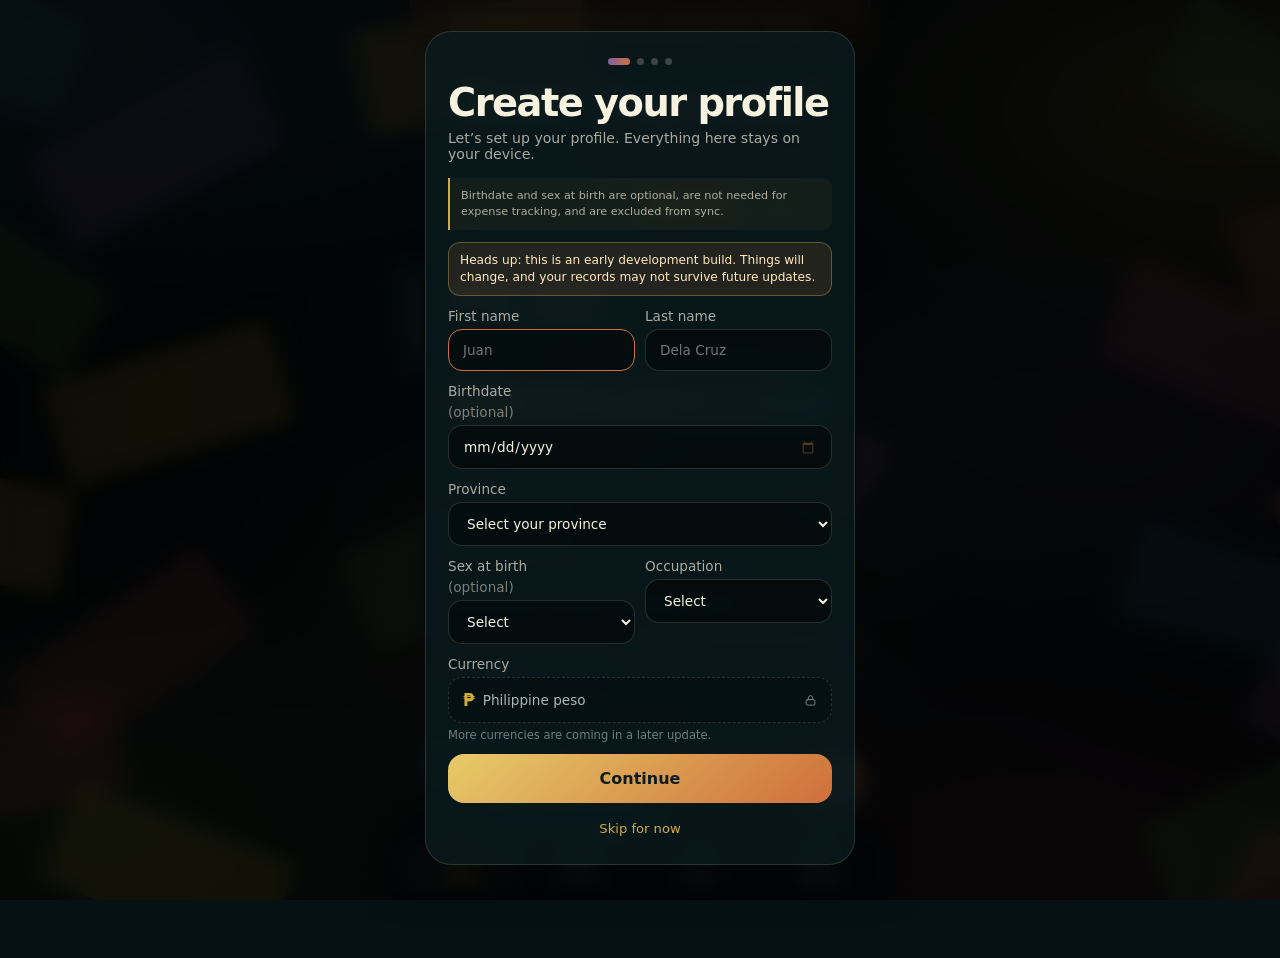
==== web/index.html @ 8cdea9dc "Apply the final app icon across web and Android" ====
<!DOCTYPE html>
<html lang="en">
<head>
  <meta charset="UTF-8" />
  <meta name="viewport" content="width=device-width, initial-scale=1.0, viewport-fit=cover" />
  <title>Saan Napunta - Expense Tracker</title>
  <meta name="theme-color" content="#061116" />
  <meta name="apple-mobile-web-app-capable" content="yes" />
  <meta name="apple-mobile-web-app-status-bar-style" content="black-translucent" />
  <meta name="apple-mobile-web-app-title" content="Saan Napunta?" />
  <link rel="manifest" href="manifest.webmanifest" />
  <link rel="icon" type="image/png" sizes="192x192" href="icons/icon-192.png" />
  <link rel="apple-touch-icon" href="icons/apple-touch-icon.png" />
  <style>
/*
 * Saan Napunta? visual system.
 * Rules are grouped by logical component: tokens/reset, ambient background, Home cards,
 * overlays/forms, onboarding, responsive behavior, navigation, analytics and detail views.
 */

/* Shared color and surface tokens keep every component on the same palette. */
:root {
  /* base */
  --black: #07050b;
  --ink: #f5efe6;
  --grey: #9a93a6;
  --grey-dim: #6f6878;
  --muted: rgba(245, 239, 230, 0.66);

  /* accents */
  --purple: #8b5cf6;
  --purple-deep: #4c1d95;
  --orange: #ff7e00;
  --orange-dark: #c2410c;
  --yellow: #ffc53d;
  --gold: #e9c46a;
  --brown: #6b4a2f;
  --brown-deep: #3a2618;
  --danger: #e5484d;

  /* theme-aware action fills and glows */
  --action-ink: #24120a;
  --action-end: #d2560a;
  --glow-primary: rgba(255, 126, 0, 0.34);
  --glow-primary-hover: rgba(255, 126, 0, 0.42);
  --glow-primary-soft: rgba(255, 126, 0, 0.2);
  --glow-secondary: rgba(139, 92, 246, 0.34);
  --glow-secondary-fade: rgba(139, 92, 246, 0);
  --glow-gold: rgba(233, 196, 106, 0.55);

  /* surfaces */
  --line: rgba(245, 239, 230, 0.14);
  --line-warm: rgba(233, 196, 106, 0.22);
  --panel: rgba(22, 15, 30, 0.8);
  --surface: #16101f;
}

/* Predictable sizing and minimal browser normalization. */
* { box-sizing: border-box; }

/* The hidden attribute must beat any display rule below, otherwise elements that are
   flex/grid containers stay visible when toggled off in JavaScript. */
[hidden] { display: none !important; }

html { min-height: 100%; }

body {
  min-height: 100%;
  margin: 0;
  overflow-x: hidden;
  color: var(--ink);
  font-family: system-ui, -apple-system, BlinkMacSystemFont, "Segoe UI", sans-serif;
  background: var(--black);
}

button, select, input { font: inherit; }
button { -webkit-tap-highlight-color: transparent; }

/*
 * Fixed "woven aurora" background. Several off-axis radial fields form the dark mesh,
 * while a blurred conic ribbon and faint topographic rings make it feel less like a
 * standard left-to-right gradient. It remains decorative and never receives input.
 */
.live-gradient {
  position: fixed;
  inset: 0;
  z-index: 0;
  overflow: hidden;
  isolation: isolate;
  pointer-events: none;
  background:
    radial-gradient(ellipse 95% 62% at 8% 4%, rgba(76, 29, 149, 0.42) 0%, transparent 58%),
    radial-gradient(ellipse 72% 55% at 92% 92%, rgba(194, 65, 12, 0.32) 0%, transparent 62%),
    radial-gradient(ellipse 45% 38% at 58% 47%, rgba(107, 74, 47, 0.16) 0%, transparent 72%),
    radial-gradient(circle at 50% 35%, #161020 0%, var(--black) 72%);
}

.live-gradient::before,
.live-gradient::after {
  content: "";
  position: absolute;
  pointer-events: none;
}

/* Irregular conic color ribbon: purple folds into orange, gold and brown as it orbits. */
.live-gradient::before {
  inset: -42%;
  z-index: 0;
  border-radius: 42% 58% 63% 37% / 38% 44% 56% 62%;
  opacity: 0.58;
  background: conic-gradient(
    from 218deg at 52% 48%,
    transparent 0deg 34deg,
    rgba(139, 92, 246, 0.68) 66deg,
    rgba(76, 29, 149, 0.22) 112deg,
    transparent 145deg 188deg,
    rgba(255, 126, 0, 0.62) 224deg,
    rgba(233, 196, 106, 0.42) 251deg,
    rgba(107, 74, 47, 0.18) 281deg,
    transparent 326deg 360deg
  );
  filter: blur(76px) saturate(1.12);
  mix-blend-mode: screen;
  animation: auroraOrbit 34s cubic-bezier(0.45, 0.05, 0.55, 0.95) infinite alternate;
}

/* Soft contour rings add texture without competing with cards or reducing readability. */
.live-gradient::after {
  inset: -12%;
  z-index: 0;
  opacity: 0.2;
  background:
    repeating-radial-gradient(
      ellipse 72% 46% at 18% 22%,
      rgba(233, 196, 106, 0.14) 0 1px,
      transparent 1px 17px
    ),
    repeating-radial-gradient(
      ellipse 64% 52% at 88% 82%,
      rgba(139, 92, 246, 0.12) 0 1px,
      transparent 1px 21px
    );
  -webkit-mask-image: radial-gradient(ellipse at center, black 10%, transparent 76%);
  mask-image: radial-gradient(ellipse at center, black 10%, transparent 76%);
  animation: contourDrift 24s ease-in-out infinite alternate;
}

@keyframes auroraOrbit {
  0% {
    transform: translate3d(-8%, -5%, 0) rotate(-9deg) scale(0.9);
    border-radius: 42% 58% 63% 37% / 38% 44% 56% 62%;
  }
  48% {
    transform: translate3d(7%, 4%, 0) rotate(12deg) scale(1.06);
    border-radius: 59% 41% 35% 65% / 55% 38% 62% 45%;
  }
  100% {
    transform: translate3d(-2%, 9%, 0) rotate(27deg) scale(0.96);
    border-radius: 36% 64% 56% 44% / 46% 61% 39% 54%;
  }
}

@keyframes contourDrift {
  from { transform: translate3d(-2%, -1%, 0) rotate(-1deg) scale(1.02); }
  to { transform: translate3d(3%, 2%, 0) rotate(2deg) scale(1.08); }
}

@media (prefers-reduced-motion: reduce) {
  .live-gradient::before,
  .live-gradient::after { animation: none; }
}

/* Centered phone-width content column used by all main tabs. */
.shell {
  position: relative;
  z-index: 1;
  width: min(100%, 460px);
  min-height: 100svh;
  margin: 0 auto;
  display: flex;
  flex-direction: column;
  gap: 16px;
  padding: 24px 20px 120px;
}

.heading-row {
  width: 100%;
  display: flex;
  align-items: center;
  justify-content: center;
}

.heading-row h1 { min-width: 0; text-align: center; white-space: nowrap; }

h1 {
  margin: 0;
  color: var(--ink);
  font-size: clamp(1.9rem, 7.6vw, 2.9rem);
  line-height: 0.95;
  letter-spacing: -0.05em;
}

h2 { margin: 0; font-size: 0.95rem; letter-spacing: 0.02em; text-transform: uppercase; color: var(--muted); }

.icon-button,
.close-button {
  display: grid;
  place-items: center;
  width: 42px;
  height: 42px;
  border: 1px solid var(--line);
  border-radius: 50%;
  color: var(--ink);
  background: rgba(0, 0, 0, 0.42);
  cursor: pointer;
}

.icon-button { grid-column: 3; grid-row: 1; justify-self: end; font-size: 1.2rem; }
.icon-button:hover, .close-button:hover { border-color: var(--orange); }
.icon-button:active { transform: scale(0.95); }
.close-button { font-size: 1.4rem; }

.tagline {
  margin: -6px 0 2px;
  font-size: 0.72rem;
  letter-spacing: 0.24em;
  text-transform: uppercase;
  text-align: center;
  color: var(--gold);
  opacity: 0.85;
}

/* Reusable translucent surfaces for summaries, panels and modal cards. */
.summary-card,
.panel,
.sheet-card {
  border: 1px solid var(--line);
  border-radius: 22px;
  background: var(--panel);
  backdrop-filter: blur(14px);
  padding: 18px;
}

.summary-card { display: flex; flex-direction: column; gap: 12px; }

.kicker {
  font-size: 0.72rem;
  letter-spacing: 0.18em;
  text-transform: uppercase;
  color: var(--muted);
}

.total {
  font-size: clamp(2.3rem, 11vw, 3.2rem);
  line-height: 1;
  letter-spacing: -0.04em;
  color: var(--ink);
}

/* Budget progress meter and its over-budget state. */
.budget-bar {
  height: 10px;
  border-radius: 999px;
  background: rgba(244, 236, 226, 0.12);
  overflow: hidden;
}

.budget-bar span {
  display: block;
  height: 100%;
  width: 0%;
  border-radius: 999px;
  background: linear-gradient(90deg, var(--brown) 0%, var(--orange) 55%, var(--yellow) 100%);
  transition: width 260ms ease;
}

.budget-bar.over span { background: linear-gradient(90deg, var(--brown-deep), var(--danger)); }

.budget-legend {
  display: flex;
  justify-content: space-between;
  gap: 10px;
  margin-top: 6px;
  font-size: 0.8rem;
  color: var(--muted);
}

.budget-legend .over { color: var(--danger); }

/* Compact Home statistics shown below the budget meter. */
.mini-stats {
  display: grid;
  grid-template-columns: repeat(2, minmax(0, 1fr));
  gap: 8px;
  padding-top: 4px;
  border-top: 1px solid var(--line);
}

.mini-stats div { display: flex; flex-direction: column; gap: 2px; padding-top: 10px; }
.mini-stats span { font-size: 0.7rem; letter-spacing: 0.08em; text-transform: uppercase; color: var(--grey); }
.mini-stats strong { font-size: 1rem; }

/* Category and ledger list structure shared by Home panels. */
.panel { display: flex; flex-direction: column; gap: 12px; }

.panel-heading { display: flex; align-items: center; justify-content: space-between; gap: 12px; }

.breakdown, .entries { list-style: none; margin: 0; padding: 0; display: flex; flex-direction: column; gap: 12px; }

.breakdown li { display: grid; grid-template-columns: 28px minmax(0, 1fr) auto; gap: 10px; align-items: center; }
.breakdown .glyph { font-size: 1.1rem; text-align: center; }
.breakdown .cat-name { display: flex; flex-direction: column; gap: 5px; min-width: 0; }
.breakdown .cat-name b { font-weight: 600; font-size: 0.92rem; }
.breakdown .track { height: 6px; border-radius: 999px; background: rgba(244, 236, 226, 0.12); overflow: hidden; }
.breakdown .track i { display: block; height: 100%; background: linear-gradient(90deg, var(--purple), var(--orange) 70%, var(--yellow)); }
.breakdown .value { text-align: right; font-variant-numeric: tabular-nums; }
.breakdown .value small { display: block; color: var(--muted); font-size: 0.72rem; }

.entries li button {
  width: 100%;
  display: grid;
  grid-template-columns: 34px minmax(0, 1fr) auto;
  gap: 12px;
  align-items: center;
  padding: 10px;
  border: 1px solid transparent;
  border-radius: 14px;
  color: inherit;
  text-align: left;
  background: rgba(255, 255, 255, 0.03);
  cursor: pointer;
}
.entries li button:hover { border-color: var(--line); }
.entries li button:active { transform: scale(0.99); }
.entries .glyph { font-size: 1.2rem; text-align: center; }
.entries .meta { min-width: 0; }
.entries .meta b { display: block; font-weight: 600; font-size: 0.95rem; }
.entries .meta span { display: block; font-size: 0.75rem; color: var(--grey); overflow: hidden; text-overflow: ellipsis; white-space: nowrap; }
.entries .amount { font-variant-numeric: tabular-nums; font-weight: 600; }

.day-divider {
  display: flex;
  justify-content: space-between;
  font-size: 0.7rem;
  letter-spacing: 0.12em;
  text-transform: uppercase;
  color: var(--muted);
  padding-top: 4px;
}

.empty-note { margin: 0; font-size: 0.85rem; color: var(--muted); }

/* Floating global add action positioned above the bottom navigation. */
.fab {
  position: fixed;
  z-index: 3;
  /* Hugs the 460px content column on wide screens, 18px from the edge on phones. */
  right: max(18px, calc(50vw - 230px + 6px));
  bottom: calc(20px + env(safe-area-inset-bottom, 0px));
  width: 60px;
  height: 60px;
  display: grid;
  place-items: center;
  padding: 0;
  color: var(--action-ink);
  border: none;
  border-radius: 50%;
  background:
    radial-gradient(120% 120% at 30% 20%, rgba(255, 255, 255, 0.4) 0%, rgba(255, 255, 255, 0) 45%),
    linear-gradient(145deg, var(--yellow) 0%, var(--orange) 62%, var(--action-end) 100%);
  box-shadow:
    0 10px 26px var(--glow-primary),
    0 3px 10px rgba(0, 0, 0, 0.5),
    inset 0 1px 0 rgba(255, 255, 255, 0.45);
  cursor: pointer;
  transition: transform 140ms cubic-bezier(0.2, 0.9, 0.3, 1.3), box-shadow 140ms ease;
}

/* Soft purple halo so the button reads against the warm gradient background. */
.fab::before {
  content: "";
  position: absolute;
  inset: -6px;
  border-radius: 50%;
  background: radial-gradient(circle, var(--glow-secondary) 0%, var(--glow-secondary-fade) 70%);
  z-index: -1;
}

.fab svg { display: block; }

.fab:hover {
  transform: translateY(-2px);
  box-shadow:
    0 14px 30px var(--glow-primary-hover),
    0 4px 12px rgba(0, 0, 0, 0.5),
    inset 0 1px 0 rgba(255, 255, 255, 0.5);
}
.fab:active { transform: scale(0.93); }
.fab:focus-visible { outline: 2px solid var(--purple); outline-offset: 4px; }

/* Full-screen backdrop and bottom-sheet card used by details, editor and Settings. */
.sheet {
  position: fixed;
  inset: 0;
  z-index: 4;
  display: flex;
  align-items: flex-end;
  justify-content: center;
  padding: 16px;
  background: rgba(0, 0, 0, 0.66);
  backdrop-filter: blur(6px);
}

.sheet-card {
  width: min(100%, 460px);
  max-height: 88svh;
  overflow-y: auto;
  display: flex;
  flex-direction: column;
  gap: 14px;
  animation: sheetUp 220ms ease;
}

@keyframes sheetUp {
  from { transform: translateY(24px); opacity: 0; }
  to { transform: translateY(0); opacity: 1; }
}

/* Shared form fields, chips and primary/secondary actions. */
label { display: flex; flex-direction: column; gap: 6px; font-size: 0.85rem; color: var(--muted); }
label em { font-style: normal; opacity: 0.7; }
.field-label { font-size: 0.85rem; color: var(--muted); }

input, select {
  width: 100%;
  padding: 12px 14px;
  color: var(--ink);
  border: 1px solid var(--line);
  border-radius: 14px;
  background: rgba(0, 0, 0, 0.45);
}
input:focus, select:focus { outline: none; border-color: var(--orange); }
select option { color: #111; }

.amount-row { display: flex; align-items: center; gap: 10px; }
.peso { font-size: 2rem; color: var(--orange); }
.amount-row input { font-size: 2rem; padding: 6px 10px; letter-spacing: -0.03em; }

.chips { display: flex; flex-wrap: wrap; gap: 8px; }
.chip {
  display: inline-flex;
  align-items: center;
  gap: 6px;
  padding: 9px 13px;
  font-size: 0.85rem;
  color: var(--ink);
  border: 1px solid var(--line);
  border-radius: 999px;
  background: rgba(0, 0, 0, 0.4);
  cursor: pointer;
}
.chip[aria-pressed="true"] { border-color: var(--gold); background: color-mix(in srgb, var(--gold) 16%, transparent); color: var(--yellow); }

.primary-button {
  padding: 15px;
  font-size: 1rem;
  font-weight: 600;
  color: var(--action-ink);
  border: none;
  border-radius: 16px;
  background: linear-gradient(140deg, var(--yellow), var(--orange));
  cursor: pointer;
}
.primary-button:active { transform: scale(0.99); }

.secondary-button {
  padding: 13px;
  color: var(--ink);
  border: 1px solid var(--line);
  border-radius: 16px;
  background: rgba(0, 0, 0, 0.4);
  cursor: pointer;
}
.secondary-button:hover { border-color: var(--danger); color: var(--danger); }

.text-button {
  padding: 6px 2px;
  font-size: 0.82rem;
  color: var(--gold);
  border: none;
  background: none;
  cursor: pointer;
}
.text-button.danger { color: var(--danger); }

.development-warning { margin: 6px 0 0; font-size: 0.78rem; text-align: center; color: var(--gold); }
.privacy-note, .credit, .panel-note { margin: 0; font-size: 0.74rem; text-align: center; color: var(--muted); }
.panel-note { text-align: left; }
.credit { opacity: 0.6; }

/* Temporary feedback message displayed above other application content. */
.toast {
  position: fixed;
  z-index: 5;
  left: 50%;
  bottom: 100px;
  transform: translateX(-50%);
  padding: 10px 16px;
  font-size: 0.85rem;
  border: 1px solid var(--line);
  border-radius: 999px;
  background: rgba(22, 15, 30, 0.95);
  animation: sheetUp 180ms ease;
}

.sr-only {
  position: absolute;
  width: 1px; height: 1px;
  padding: 0; margin: -1px;
  overflow: hidden;
  clip: rect(0 0 0 0);
  white-space: nowrap;
  border: 0;
}

/* ============================================================
   Skeleton shaders
   ============================================================ */

.sk {
  display: block;
  position: relative;
  overflow: hidden;
  border-radius: 8px;
  background: rgba(244, 236, 226, 0.09);
}

.sk::after {
  content: "";
  position: absolute;
  inset: 0;
  transform: translateX(-100%);
  background: linear-gradient(
    90deg,
    transparent 0%,
    rgba(139, 92, 246, 0.16) 45%,
    rgba(233, 196, 106, 0.24) 50%,
    rgba(255, 126, 0, 0.16) 55%,
    transparent 100%
  );
  animation: shimmer 1.35s ease-in-out infinite;
}

@keyframes shimmer {
  to { transform: translateX(100%); }
}

@media (prefers-reduced-motion: reduce) {
  .sk::after { animation-duration: 3s; }
}

.sk-dot { width: 26px; height: 26px; border-radius: 50%; }

.sk-row {
  display: grid;
  grid-template-columns: 28px minmax(0, 1fr) auto;
  gap: 10px;
  align-items: center;
}
.sk-row.entry { grid-template-columns: 34px minmax(0, 1fr) auto; padding: 10px; }
.sk-row .cat-name, .sk-row .meta { display: flex; flex-direction: column; gap: 6px; min-width: 0; }
.sk-row .value { display: block; }

/* ============================================================
   Optimistic states
   ============================================================ */

.entries li.row { transition: opacity 200ms ease, transform 200ms ease; }

.entries li.row button { animation: rowIn 260ms cubic-bezier(0.2, 0.9, 0.3, 1.2); }

@keyframes rowIn {
  from { opacity: 0; transform: translateY(-6px) scale(0.99); }
  to { opacity: 1; transform: none; }
}

.entries li.pending button {
  border-color: rgba(233, 196, 106, 0.4);
  background: linear-gradient(
    100deg,
    rgba(233, 196, 106, 0.05) 0%,
    color-mix(in srgb, var(--gold) 16%, transparent) 50%,
    rgba(233, 196, 106, 0.05) 100%
  );
  background-size: 220% 100%;
  animation: pendingSweep 1.1s ease-in-out infinite;
}

.entries li.pending .amount { opacity: 0.72; }
.entries li.pending .meta span { color: var(--gold); }

@keyframes pendingSweep {
  0% { background-position: 120% 0; }
  100% { background-position: -120% 0; }
}

.entries li.failed button { border-color: var(--danger); }

/* ============================================================
   Tooltips
   ============================================================ */

.tooltip {
  position: fixed;
  z-index: 9;
  max-width: min(280px, 84vw);
  padding: 8px 11px;
  font-size: 0.76rem;
  line-height: 1.35;
  color: var(--ink);
  pointer-events: none;
  border: 1px solid rgba(139, 92, 246, 0.34);
  border-radius: 12px;
  background: rgba(22, 15, 30, 0.97);
  box-shadow: 0 12px 30px rgba(0, 0, 0, 0.55);
  animation: tipIn 130ms ease;
}

.tooltip::after {
  content: "";
  position: absolute;
  left: 50%;
  bottom: -5px;
  width: 8px;
  height: 8px;
  transform: translateX(-50%) rotate(45deg);
  border-right: 1px solid rgba(139, 92, 246, 0.34);
  border-bottom: 1px solid rgba(139, 92, 246, 0.34);
  background: rgba(22, 15, 30, 0.97);
}

.tooltip.below::after {
  bottom: auto;
  top: -5px;
  border: none;
  border-left: 1px solid rgba(139, 92, 246, 0.34);
  border-top: 1px solid rgba(139, 92, 246, 0.34);
}

@keyframes tipIn {
  from { opacity: 0; transform: translateY(3px); }
  to { opacity: 1; transform: none; }
}

[data-tip] { cursor: help; }
.entries [data-tip], .chip[data-tip], button[data-tip] { cursor: pointer; }
[data-tip]:focus-visible { outline: 2px solid var(--orange); outline-offset: 3px; border-radius: 10px; }

/* ============================================================
   Toast tones + load-in
   ============================================================ */

.toast.ok { border-color: rgba(233, 196, 106, 0.5); }
.toast.error { border-color: var(--danger); color: #ffd7d4; }

body.loaded .summary-card,
body.loaded .panel { animation: cardIn 320ms ease both; }
body.loaded .panel:nth-of-type(2) { animation-delay: 60ms; }

@keyframes cardIn {
  from { opacity: 0; transform: translateY(8px); }
  to { opacity: 1; transform: none; }
}

/* ============================================================
   Sync + account
   ============================================================ */

.tagline-row {
  display: flex;
  align-items: center;
  justify-content: center;
  gap: 10px;
  margin: -6px 0 2px;
}

.tagline-row .tagline { margin: 0; }

.sync-pill {
  display: inline-flex;
  align-items: center;
  gap: 6px;
  padding: 4px 10px;
  font-size: 0.68rem;
  letter-spacing: 0.06em;
  color: var(--muted);
  border: 1px solid var(--line);
  border-radius: 999px;
  background: rgba(0, 0, 0, 0.45);
  cursor: pointer;
}
.sync-pill:hover { border-color: var(--orange); color: var(--ink); }

.sync-dot {
  width: 7px;
  height: 7px;
  border-radius: 50%;
  background: var(--muted);
  flex: none;
}
.sync-dot.synced { background: var(--gold); box-shadow: 0 0 8px var(--glow-gold); }
.sync-dot.syncing { background: var(--orange); animation: pulseDot 1s ease-in-out infinite; }
.sync-dot.queued { background: var(--brown); }
.sync-dot.error { background: var(--danger); }

@keyframes pulseDot {
  0%, 100% { opacity: 1; transform: scale(1); }
  50% { opacity: 0.45; transform: scale(0.75); }
}

.account {
  display: flex;
  flex-direction: column;
  gap: 10px;
  padding: 14px;
  border: 1px solid var(--line);
  border-radius: 16px;
  background: rgba(0, 0, 0, 0.28);
}

.account-intro strong { display: block; font-size: 0.95rem; margin-bottom: 4px; }
.account-intro .panel-note { margin: 0; }

.google-button {
  display: flex;
  align-items: center;
  justify-content: center;
  gap: 10px;
  padding: 12px 14px;
  font-size: 0.92rem;
  font-weight: 500;
  color: #1f1f1f;
  border: none;
  border-radius: 14px;
  background: #fff;
  cursor: pointer;
}
.google-button:hover { background: #f1f1f1; }
.google-button:active { transform: scale(0.99); }
.google-button[disabled] { opacity: 0.6; cursor: progress; }

.account-card {
  display: flex;
  align-items: center;
  gap: 12px;
}

.avatar {
  display: grid;
  place-items: center;
  width: 38px;
  height: 38px;
  font-size: 1rem;
  font-weight: 600;
  color: var(--ink);
  border-radius: 50%;
  background: linear-gradient(140deg, var(--purple), var(--orange));
  flex: none;
}

.account-meta { display: flex; flex-direction: column; min-width: 0; }
.account-meta b { font-size: 0.92rem; }
.account-meta span { font-size: 0.76rem; color: var(--muted); overflow: hidden; text-overflow: ellipsis; }

.sync-row {
  display: flex;
  align-items: center;
  gap: 8px;
  font-size: 0.78rem;
  color: var(--muted);
}
.sync-row .text-button { margin-left: auto; }

.secondary-button.ghost { padding: 10px; font-size: 0.85rem; }
.secondary-button.ghost:hover { border-color: var(--gold); color: var(--gold); }

/* ============================================================
   Onboarding
   ============================================================ */

.onboard {
  position: fixed;
  inset: 0;
  z-index: 8;
  display: flex;
  align-items: center;
  justify-content: center;
  padding: 20px;
  overflow-y: auto;
  background: rgba(0, 0, 0, 0.82);
  backdrop-filter: blur(10px);
}

.onboard-card {
  width: min(100%, 430px);
  display: flex;
  flex-direction: column;
  gap: 14px;
  padding: 26px 22px 22px;
  border: 1px solid var(--line);
  border-radius: 26px;
  background: var(--panel);
  animation: sheetUp 300ms ease;
}

.onboard-progress { display: flex; justify-content: center; gap: 7px; margin-bottom: 4px; }
.onboard-progress .dot {
  width: 7px;
  height: 7px;
  border-radius: 50%;
  background: rgba(244, 236, 226, 0.22);
  transition: width 220ms ease, background 220ms ease;
}
.onboard-progress .dot.on { width: 22px; border-radius: 999px; background: linear-gradient(90deg, var(--purple), var(--orange)); }

.onboard-title {
  margin: 0;
  font-size: clamp(1.8rem, 8vw, 2.4rem);
  line-height: 1.02;
  letter-spacing: -0.04em;
  text-transform: none;
  color: var(--ink);
}

.onboard-sub { margin: -4px 0 6px; font-size: 0.88rem; color: var(--muted); }

.step { display: flex; flex-direction: column; gap: 12px; animation: stepIn 260ms ease; }

@keyframes stepIn {
  from { opacity: 0; transform: translateX(12px); }
  to { opacity: 1; transform: none; }
}

.onboard-actions { display: flex; align-items: center; gap: 10px; margin-top: 4px; }
.primary-button.grow { flex: 1; }
.text-button.center { align-self: center; }

.period-grid {
  display: grid;
  grid-template-columns: repeat(2, minmax(0, 1fr));
  gap: 10px;
}

.period-card {
  display: flex;
  flex-direction: column;
  gap: 3px;
  padding: 14px 12px;
  text-align: left;
  color: var(--ink);
  border: 1px solid var(--line);
  border-radius: 16px;
  background: rgba(0, 0, 0, 0.4);
  cursor: pointer;
  transition: border-color 160ms ease, background 160ms ease, transform 160ms ease;
}
.period-card:hover { border-color: color-mix(in srgb, var(--orange) 50%, transparent); }
.period-card:active { transform: scale(0.98); }
.period-card b { font-size: 1rem; }
.period-card small { font-size: 0.72rem; color: var(--muted); line-height: 1.3; }
.period-glyph { font-size: 1.3rem; }

.period-card[aria-pressed="true"] {
  border-color: var(--purple);
  background: color-mix(in srgb, var(--purple) 16%, transparent);
  box-shadow: 0 0 0 1px color-mix(in srgb, var(--purple) 35%, transparent) inset;
}

.amount-row.big { padding: 6px 0; }
.amount-row.big input { font-size: 2.6rem; font-weight: 600; }
.amount-row.big .peso { font-size: 2.2rem; }

.presets { display: flex; flex-wrap: wrap; gap: 8px; }
.preset {
  padding: 8px 13px;
  font-size: 0.82rem;
  color: var(--ink);
  border: 1px solid var(--line);
  border-radius: 999px;
  background: rgba(0, 0, 0, 0.4);
  cursor: pointer;
}
.preset:hover { border-color: var(--orange); }

.equivalent { margin: 0; min-height: 1.1em; font-size: 0.78rem; color: var(--gold); }

/* greeting on the dashboard */
.greeting {
  margin: 0;
  font-size: 0.8rem;
  color: var(--muted);
}
.greeting b { color: var(--ink); font-weight: 600; }

/* ============================================================
   Icons
   ============================================================ */

.icon { display: block; flex: none; }

.breakdown .glyph,
.entries .glyph {
  display: grid;
  place-items: center;
  color: var(--gold);
  opacity: 0.92;
}

.chip {
  display: inline-flex;
  align-items: center;
  gap: 7px;
}
.chip .icon { opacity: 0.75; }
.chip[aria-pressed="true"] .icon { opacity: 1; }

.period-glyph {
  display: block;
  margin-bottom: 4px;
  color: var(--muted);
}
.period-card[aria-pressed="true"] .period-glyph { color: var(--purple); }

.icon-button svg { display: block; }

/* ============================================================
   Capture fields: merchant presets, item, photos
   ============================================================ */

.field-head { display: flex; align-items: baseline; justify-content: space-between; gap: 10px; }
.field-hint { font-size: 0.72rem; color: var(--muted); }

.chips.scroller {
  flex-wrap: nowrap;
  overflow-x: auto;
  padding-bottom: 4px;
  scrollbar-width: none;
  -webkit-overflow-scrolling: touch;
}
.chips.scroller::-webkit-scrollbar { display: none; }
.chip.small { padding: 7px 12px; font-size: 0.8rem; white-space: nowrap; }

textarea {
  width: 100%;
  padding: 12px 14px;
  color: var(--ink);
  font-family: inherit;
  resize: vertical;
  border: 1px solid var(--line);
  border-radius: 14px;
  background: rgba(0, 0, 0, 0.45);
}
textarea:focus { outline: none; border-color: var(--orange); }

.photo-strip { display: flex; flex-wrap: wrap; gap: 8px; }

.photo-add {
  display: grid;
  place-items: center;
  gap: 2px;
  width: 76px;
  height: 76px;
  font-size: 0.7rem;
  color: var(--muted);
  border: 1px dashed var(--line);
  border-radius: 14px;
  background: rgba(0, 0, 0, 0.35);
  cursor: pointer;
}
.photo-add:hover { border-color: var(--orange); color: var(--orange); }

.photo-thumb {
  position: relative;
  width: 76px;
  height: 76px;
  border-radius: 14px;
  overflow: hidden;
  border: 1px solid var(--line);
}
.photo-thumb img { width: 100%; height: 100%; object-fit: cover; display: block; }

.photo-remove {
  position: absolute;
  top: 3px;
  right: 3px;
  width: 22px;
  height: 22px;
  display: grid;
  place-items: center;
  font-size: 1rem;
  line-height: 1;
  color: var(--ink);
  border: none;
  border-radius: 50%;
  background: rgba(0, 0, 0, 0.72);
  cursor: pointer;
}
.photo-remove:hover { background: var(--danger); color: #fff; }

.photo-badge {
  display: inline-flex;
  align-items: center;
  gap: 3px;
  margin-left: 6px;
  font-size: 0.68rem;
  font-weight: 500;
  color: var(--muted);
  vertical-align: middle;
}

.entries .amount { display: inline-flex; align-items: center; }

/* ============================================================
   Profile fields
   ============================================================ */

.field-pair {
  display: grid;
  grid-template-columns: repeat(2, minmax(0, 1fr));
  gap: 10px;
}

.onboard-card .step > label,
.onboard-card .field-pair label { gap: 5px; }

select optgroup {
  color: var(--gold);
  background: #16101f;
  font-style: normal;
  font-weight: 600;
}
select optgroup option { color: #f5efe6; font-weight: 400; }

.greeting[data-tip] { cursor: help; }

/* ============================================================
   Validation feedback
   ============================================================ */

input.invalid,
select.invalid,
textarea.invalid {
  border-color: var(--danger);
  background: rgba(229, 72, 77, 0.08);
}

.field-error {
  display: block;
  margin-top: 2px;
  font-size: 0.74rem;
  line-height: 1.3;
  color: var(--danger);
}

.amount-row.big + .field-error,
.field-pair .field-error { margin-top: 4px; }

/* ============================================================
   Locked field (feature intentionally not available yet)
   ============================================================ */

.locked-field {
  display: flex;
  flex-direction: column;
  gap: 5px;
  font-size: 0.85rem;
  color: var(--muted);
}

.locked-value {
  display: flex;
  align-items: center;
  gap: 8px;
  padding: 12px 14px;
  color: var(--grey);
  border: 1px dashed var(--line);
  border-radius: 14px;
  background: rgba(0, 0, 0, 0.28);
  cursor: not-allowed;
}
.locked-value b { color: var(--gold); font-size: 1.05rem; }
.locked-value svg { margin-left: auto; opacity: 0.7; }

.locked-note { font-size: 0.72rem; color: var(--grey-dim); }

/* ============================================================
   Development warning
   ============================================================ */

.dev-banner {
  position: relative;
  z-index: 2;
  display: flex;
  align-items: flex-start;
  gap: 10px;
  width: min(100%, 460px);
  margin: 0 auto;
  padding: 11px 14px;
  font-size: 0.78rem;
  line-height: 1.4;
  color: #ffe9bd;
  border: 1px solid rgba(233, 196, 106, 0.4);
  border-radius: 0 0 16px 16px;
  border-top: none;
  background: linear-gradient(180deg, rgba(107, 74, 47, 0.55), rgba(58, 38, 24, 0.5));
}

.dev-banner svg { flex: none; margin-top: 1px; color: var(--yellow); }
.dev-banner b { color: var(--yellow); }

.dev-banner button {
  flex: none;
  margin: -4px -4px 0 auto;
  padding: 2px 6px;
  font-size: 1.1rem;
  line-height: 1;
  color: var(--gold);
  border: none;
  background: none;
  cursor: pointer;
}
.dev-banner button:hover { color: var(--ink); }

.onboard-warning {
  margin: 0;
  padding: 9px 11px;
  font-size: 0.76rem;
  line-height: 1.4;
  color: #ffe9bd;
  border: 1px solid rgba(233, 196, 106, 0.32);
  border-radius: 12px;
  background: rgba(107, 74, 47, 0.28);
}

/* ============================================================
   Range navigator + per-period budget
   ============================================================ */

.scope-tabs {
  display: grid;
  grid-template-columns: repeat(4, minmax(0, 1fr));
  gap: 3px;
  padding: 3px;
  border: 1px solid var(--line);
  border-radius: 999px;
  background: rgba(0, 0, 0, 0.36);
}

.scope-tabs button {
  padding: 7px 4px;
  font-size: 0.78rem;
  color: var(--grey);
  border: none;
  border-radius: 999px;
  background: none;
  cursor: pointer;
  transition: color 140ms ease, background 140ms ease;
}
.scope-tabs button:hover { color: var(--ink); }
.scope-tabs button.on {
  color: var(--action-ink);
  font-weight: 600;
  background: linear-gradient(140deg, var(--yellow), var(--orange));
}

.range-nav {
  display: flex;
  align-items: center;
  justify-content: space-between;
  gap: 8px;
}
.range-nav .kicker { flex: 1; text-align: center; }

.nav-arrow {
  display: grid;
  place-items: center;
  width: 30px;
  height: 30px;
  color: var(--grey);
  border: 1px solid var(--line);
  border-radius: 50%;
  background: rgba(0, 0, 0, 0.4);
  cursor: pointer;
}
.nav-arrow:hover:not([disabled]) { border-color: var(--purple); color: var(--ink); }
.nav-arrow[disabled] { opacity: 0.3; cursor: not-allowed; }

.range-count { font-size: 0.72rem; color: var(--grey-dim); }

.budget-edit { margin-top: 8px; }
.budget-edit .text-button { padding: 0; font-size: 0.74rem; }

.budget-edit-form {
  display: flex;
  align-items: center;
  gap: 6px;
  margin-top: 8px;
}
.budget-edit-form input { padding: 8px 10px; font-size: 0.9rem; }
.peso-sm { color: var(--gold); font-size: 1rem; }

.mini-button {
  padding: 8px 12px;
  font-size: 0.78rem;
  font-weight: 600;
  color: var(--action-ink);
  white-space: nowrap;
  border: none;
  border-radius: 10px;
  background: linear-gradient(140deg, var(--yellow), var(--orange));
  cursor: pointer;
}
.mini-button.ghost {
  color: var(--grey);
  background: none;
  border: 1px solid var(--line);
}
.mini-button.ghost:hover { border-color: var(--danger); color: var(--danger); }

/* ============================================================
   Budget settings grid + override list
   ============================================================ */

.budget-grid-wrap { display: flex; flex-direction: column; gap: 6px; }
.budget-grid-wrap .panel-note { margin-bottom: 2px; }

.budget-grid {
  display: grid;
  grid-template-columns: repeat(2, minmax(0, 1fr));
  gap: 10px;
}
.budget-grid label { gap: 4px; font-size: 0.78rem; }
.budget-grid input { padding: 10px 12px; }
.budget-grid input::placeholder { color: var(--grey-dim); font-size: 0.82rem; }

.overrides { display: flex; flex-direction: column; gap: 6px; }

.override-list {
  list-style: none;
  margin: 0;
  padding: 0;
  display: flex;
  flex-direction: column;
  gap: 6px;
}

.override-list li {
  display: flex;
  align-items: center;
  gap: 10px;
  padding: 9px 12px;
  font-size: 0.82rem;
  border: 1px solid var(--line);
  border-radius: 12px;
  background: rgba(0, 0, 0, 0.3);
}
.override-list li span { flex: 1; color: var(--grey); }
.override-list li b { color: var(--gold); font-variant-numeric: tabular-nums; }

.override-remove {
  width: 22px;
  height: 22px;
  display: grid;
  place-items: center;
  font-size: 1rem;
  line-height: 1;
  color: var(--grey-dim);
  border: none;
  border-radius: 50%;
  background: none;
  cursor: pointer;
}
.override-remove:hover { color: var(--danger); background: rgba(229, 72, 77, 0.12); }

/* ============================================================
   Mobile layout corrections
   ============================================================ */

/* Native date and time inputs are the worst offenders on phones: they carry an intrinsic
   width, refuse to shrink inside a grid cell, and render a black picker icon on our dark
   background. */
input[type="date"] {
  width: 100%;
  min-width: 0;
  appearance: none;
  -webkit-appearance: none;
}

input[type="date"]::-webkit-date-and-time-value {
  text-align: left;
  min-height: 1.2em;
}

input[type="date"]::-webkit-calendar-picker-indicator {
  filter: invert(78%) sepia(38%) saturate(560%) hue-rotate(345deg) brightness(102%);
  cursor: pointer;
  opacity: 0.9;
}
input[type="date"]::-webkit-calendar-picker-indicator:hover { opacity: 1; }

/* Grid children default to min-width:auto, which lets long content force overflow. */
.field-pair > label,
.budget-grid > label,
.mini-stats > div { min-width: 0; }

.field-pair > label input,
.field-pair > label select,
.budget-grid > label input { width: 100%; min-width: 0; }

/* iOS zooms the page when a focused input is under 16px. */
@media (max-width: 480px) {
  input,
  select,
  textarea { font-size: 16px; }

  .budget-grid input,
  .budget-edit-form input { padding: 11px 12px; }
}

/* Narrow phones: stop pairing fields side by side. */
@media (max-width: 400px) {
  .field-pair,
  .budget-grid { grid-template-columns: minmax(0, 1fr); }

  .shell { padding-left: 16px; padding-right: 16px; }
  .onboard { padding: 12px; }
  .onboard-card { padding: 22px 18px 18px; }
  .amount-row.big input { font-size: 2.1rem; }
  .amount-row.big .peso { font-size: 1.8rem; }
  .scope-tabs button { font-size: 0.72rem; padding: 7px 2px; }
  .period-grid { gap: 8px; }
  .period-card { padding: 12px 10px; }
  .mini-stats strong { font-size: 0.92rem; }
}

/* The budget editor must wrap instead of squeezing its buttons off screen. */
.budget-edit-form { flex-wrap: wrap; }
.budget-edit-form input { flex: 1 1 90px; min-width: 0; }

/* Keep the onboarding card scrollable on short screens, and clear of the notch. */
.onboard { align-items: flex-start; padding-top: max(16px, env(safe-area-inset-top, 0px)); }
.onboard-card {
  max-height: calc(100svh - 32px);
  overflow-y: auto;
  margin: auto 0;
}

.sheet { padding-bottom: max(16px, env(safe-area-inset-bottom, 0px)); }
.shell { padding-bottom: calc(120px + env(safe-area-inset-bottom, 0px)); }

/* Long merchant names and notes should ellipsis, never widen the row. */
.entries .meta,
.breakdown .cat-name { min-width: 0; }
.entries .meta b {
  overflow: hidden;
  text-overflow: ellipsis;
  white-space: nowrap;
}

/* Photo tiles should fill the row evenly on small screens. */
@media (max-width: 360px) {
  .photo-add,
  .photo-thumb { width: 68px; height: 68px; }
}

/* ============================================================
   Amount steppers
   ============================================================ */

/* The native number spinners are tiny, low-contrast and almost untappable on a phone. */
input[type="number"]::-webkit-outer-spin-button,
input[type="number"]::-webkit-inner-spin-button {
  -webkit-appearance: none;
  margin: 0;
}
input[type="number"] { -moz-appearance: textfield; appearance: textfield; }

.amount-field { display: flex; flex-direction: column; gap: 8px; }

.amount-row {
  display: flex;
  align-items: stretch;
  gap: 10px;
}

.amount-input-wrap {
  flex: 1;
  min-width: 0;
  display: flex;
  align-items: center;
  gap: 8px;
  padding: 6px 14px;
  border: 1px solid var(--line);
  border-radius: 16px;
  background: rgba(0, 0, 0, 0.45);
  transition: border-color 140ms ease, box-shadow 140ms ease;
}
.amount-input-wrap:focus-within {
  border-color: var(--orange);
  box-shadow: 0 0 0 3px color-mix(in srgb, var(--orange) 14%, transparent);
}

.amount-input-wrap .peso { font-size: 1.7rem; line-height: 1; color: var(--gold); }

.amount-input-wrap input {
  flex: 1;
  min-width: 0;
  padding: 6px 0;
  font-size: 2rem;
  font-weight: 600;
  letter-spacing: -0.03em;
  border: none;
  border-radius: 0;
  background: none;
}
.amount-input-wrap input:focus { outline: none; }
.amount-input-wrap input.invalid { background: none; }

.stepper {
  flex: none;
  width: 52px;
  display: grid;
  place-items: center;
  color: var(--ink);
  border: 1px solid var(--line);
  border-radius: 16px;
  background: linear-gradient(160deg, color-mix(in srgb, var(--purple) 16%, transparent), rgba(0, 0, 0, 0.45));
  cursor: pointer;
  -webkit-tap-highlight-color: transparent;
  touch-action: manipulation;
  transition: transform 120ms ease, border-color 140ms ease, background 140ms ease;
}
.stepper:hover:not([disabled]) {
  border-color: var(--purple);
  background: linear-gradient(160deg, color-mix(in srgb, var(--purple) 30%, transparent), rgba(0, 0, 0, 0.4));
}
.stepper:active:not([disabled]) { transform: scale(0.94); }
.stepper[disabled] { opacity: 0.32; cursor: not-allowed; }
.stepper:focus-visible { outline: 2px solid var(--purple); outline-offset: 2px; }
.stepper svg { display: block; }

.quick-amounts { display: flex; flex-wrap: wrap; gap: 7px; }

.quick-amount {
  padding: 6px 12px;
  font-size: 0.78rem;
  font-variant-numeric: tabular-nums;
  color: var(--gold);
  border: 1px solid var(--line-warm);
  border-radius: 999px;
  background: color-mix(in srgb, var(--gold) 7%, transparent);
  cursor: pointer;
  transition: background 140ms ease, color 140ms ease;
}
.quick-amount:hover { background: color-mix(in srgb, var(--gold) 18%, transparent); color: var(--yellow); }
.quick-amount:active { transform: scale(0.96); }

@media (max-width: 400px) {
  .stepper { width: 46px; }
  .amount-input-wrap input { font-size: 1.7rem; }
  .amount-input-wrap .peso { font-size: 1.4rem; }
}

/* ============================================================
   Expense detail sheet
   ============================================================ */

.detail-card { gap: 16px; }

.detail-hero {
  display: flex;
  align-items: center;
  gap: 14px;
  padding: 16px;
  border: 1px solid var(--line);
  border-radius: 18px;
  background: linear-gradient(150deg, color-mix(in srgb, var(--purple) 14%, transparent), color-mix(in srgb, var(--orange) 8%, transparent));
}

.detail-icon {
  display: grid;
  place-items: center;
  width: 46px;
  height: 46px;
  flex: none;
  color: var(--gold);
  border: 1px solid var(--line-warm);
  border-radius: 14px;
  background: rgba(0, 0, 0, 0.35);
}

.detail-amount {
  font-size: clamp(1.9rem, 8vw, 2.4rem);
  font-weight: 600;
  letter-spacing: -0.03em;
  font-variant-numeric: tabular-nums;
  color: var(--ink);
}

.detail-rows { margin: 0; display: flex; flex-direction: column; gap: 1px; }

.detail-rows > div {
  display: grid;
  grid-template-columns: 104px minmax(0, 1fr);
  gap: 12px;
  padding: 11px 2px;
  border-bottom: 1px solid rgba(245, 239, 230, 0.07);
}
.detail-rows > div:last-child { border-bottom: none; }

.detail-rows dt {
  font-size: 0.74rem;
  letter-spacing: 0.08em;
  text-transform: uppercase;
  color: var(--grey-dim);
}
.detail-rows dd {
  margin: 0;
  font-size: 0.92rem;
  color: var(--ink);
  overflow-wrap: anywhere;
}

.detail-photos { display: flex; flex-direction: column; gap: 8px; }

.detail-photo-grid {
  display: grid;
  grid-template-columns: repeat(3, minmax(0, 1fr));
  gap: 8px;
}

.detail-photo {
  padding: 0;
  aspect-ratio: 1;
  overflow: hidden;
  border: 1px solid var(--line);
  border-radius: 14px;
  background: rgba(0, 0, 0, 0.4);
  cursor: zoom-in;
  transition: border-color 140ms ease, transform 140ms ease;
}
.detail-photo:hover { border-color: var(--gold); transform: translateY(-1px); }
.detail-photo img { width: 100%; height: 100%; object-fit: cover; display: block; }

.detail-meta {
  margin: 0;
  font-size: 0.72rem;
  color: var(--grey-dim);
  text-align: center;
}

/* ============================================================
   Photo lightbox
   ============================================================ */

.lightbox {
  position: fixed;
  inset: 0;
  z-index: 10;
  display: grid;
  place-items: center;
  padding: 20px;
  background: rgba(0, 0, 0, 0.92);
  cursor: zoom-out;
  animation: tipIn 160ms ease;
}

.lightbox img {
  max-width: 100%;
  max-height: 88svh;
  border-radius: 12px;
  box-shadow: 0 20px 60px rgba(0, 0, 0, 0.7);
}

.lightbox-close {
  position: absolute;
  top: max(14px, env(safe-area-inset-top, 0px));
  right: 14px;
  width: 40px;
  height: 40px;
  display: grid;
  place-items: center;
  font-size: 1.5rem;
  line-height: 1;
  color: var(--ink);
  border: 1px solid var(--line);
  border-radius: 50%;
  background: rgba(20, 14, 26, 0.9);
  cursor: pointer;
}
.lightbox-close:hover { border-color: var(--danger); color: var(--danger); }

.text-button.center { display: block; margin: 0 auto; }

/* ============================================================
   Fixed bottom navigation and app views
   ============================================================ */

.app-view {
  width: 100%;
  display: flex;
  flex-direction: column;
  gap: 16px;
  animation: viewIn 180ms ease;
}

@keyframes viewIn {
  from { opacity: 0; transform: translateY(5px); }
  to { opacity: 1; transform: translateY(0); }
}

.bottom-nav {
  position: fixed;
  z-index: 3;
  left: 50%;
  bottom: 0;
  width: min(100%, 500px);
  min-height: 70px;
  display: grid;
  grid-template-columns: repeat(4, minmax(0, 1fr));
  padding: 7px 10px max(7px, env(safe-area-inset-bottom, 0px));
  transform: translateX(-50%);
  border: 1px solid var(--line);
  border-bottom: none;
  border-radius: 22px 22px 0 0;
  background: rgba(13, 9, 18, 0.94);
  box-shadow: 0 -12px 35px rgba(0, 0, 0, 0.42);
  backdrop-filter: blur(20px);
}

.bottom-nav-item {
  position: relative;
  min-width: 0;
  min-height: 54px;
  display: flex;
  flex-direction: column;
  align-items: center;
  justify-content: center;
  gap: 3px;
  padding: 5px 2px;
  color: var(--grey);
  border: 0;
  border-radius: 15px;
  background: transparent;
  cursor: pointer;
  transition: color 150ms ease, background 150ms ease, transform 150ms ease;
}

.bottom-nav-item svg {
  width: 22px;
  height: 22px;
  fill: none;
  stroke: currentColor;
  stroke-width: 1.7;
  stroke-linecap: round;
  stroke-linejoin: round;
}

.bottom-nav-item span { font-size: 0.67rem; font-weight: 650; }
.bottom-nav-item:hover { color: var(--ink); background: color-mix(in srgb, var(--purple) 9%, transparent); }
.bottom-nav-item:active { transform: scale(0.95); }
.bottom-nav-item.on {
  color: var(--gold);
  background: linear-gradient(145deg, color-mix(in srgb, var(--purple) 20%, transparent), color-mix(in srgb, var(--orange) 10%, transparent));
}
.bottom-nav-item.on::before {
  content: "";
  position: absolute;
  top: 0;
  width: 24px;
  height: 2px;
  border-radius: 99px;
  background: linear-gradient(90deg, var(--purple), var(--orange));
}

/* Keep the add action above the navigation rather than underneath it. */
.fab { bottom: calc(88px + env(safe-area-inset-bottom, 0px)); }
.shell { padding-bottom: calc(108px + env(safe-area-inset-bottom, 0px)); }

.view-heading {
  min-height: 70px;
  display: flex;
  align-items: flex-end;
  justify-content: space-between;
  gap: 16px;
}
.view-heading h1 { font-size: clamp(1.85rem, 7vw, 2.5rem); line-height: 1; }
.view-kicker {
  margin: 0 0 7px;
  color: var(--gold);
  font-size: 0.7rem;
  font-weight: 650;
  letter-spacing: 0.16em;
  text-transform: uppercase;
}

.calendar-today {
  padding: 8px 12px;
  color: var(--gold);
  border: 1px solid var(--line-warm);
  border-radius: 999px;
  background: color-mix(in srgb, var(--gold) 8%, transparent);
  cursor: pointer;
}
.calendar-panel { padding: 14px; }
.calendar-nav {
  display: grid;
  grid-template-columns: 36px 1fr 36px;
  align-items: center;
  margin-bottom: 12px;
}
.calendar-nav strong { text-align: center; font-size: 0.94rem; }
.calendar-weekdays,
.calendar-grid { display: grid; grid-template-columns: repeat(7, minmax(0, 1fr)); gap: 4px; }
.calendar-weekdays { margin-bottom: 5px; }
.calendar-weekdays span {
  padding: 3px 0;
  color: var(--grey-dim);
  font-size: 0.58rem;
  font-weight: 700;
  text-align: center;
  text-transform: uppercase;
}
.calendar-day {
  position: relative;
  aspect-ratio: 1;
  min-width: 0;
  display: grid;
  place-items: center;
  padding: 0;
  color: var(--muted);
  font-size: 0.76rem;
  font-variant-numeric: tabular-nums;
  border: 1px solid transparent;
  border-radius: 11px;
  background: transparent;
  cursor: pointer;
}
.calendar-day:hover { border-color: var(--line); background: rgba(255,255,255,.035); }
.calendar-day.outside { color: var(--grey-dim); opacity: 0.42; }
.calendar-day.future { opacity: 0.28; cursor: default; }
.calendar-day.today { border-color: var(--line-warm); }
.calendar-day.selected {
  color: var(--action-ink);
  font-weight: 800;
  border-color: transparent;
  background: linear-gradient(145deg, var(--yellow), var(--orange));
  box-shadow: 0 4px 14px var(--glow-primary-soft);
}
.calendar-day.has-spend:not(.selected)::after {
  content: "";
  position: absolute;
  bottom: 4px;
  width: 4px;
  height: 4px;
  border-radius: 50%;
  background: var(--purple);
}

.records-summary {
  display: grid;
  grid-template-columns: minmax(0, 2fr) minmax(0, 1fr);
  gap: 10px;
}
.records-summary > div {
  min-width: 0;
  display: flex;
  flex-direction: column;
  gap: 5px;
  padding: 15px;
  border: 1px solid var(--line);
  border-radius: 18px;
  background: linear-gradient(145deg, color-mix(in srgb, var(--purple) 14%, transparent), var(--panel));
}
.records-summary span { color: var(--grey); font-size: 0.72rem; }
.records-summary strong { overflow: hidden; color: var(--ink); font-size: 1.15rem; text-overflow: ellipsis; white-space: nowrap; }

.profile-card {
  display: flex;
  flex-direction: column;
  align-items: center;
  gap: 8px;
  padding: 24px;
  border: 1px solid var(--line-warm);
  border-radius: 24px;
  background: linear-gradient(145deg, color-mix(in srgb, var(--purple) 18%, transparent), color-mix(in srgb, var(--brown) 16%, transparent));
}
.profile-avatar {
  width: 76px;
  height: 76px;
  display: grid;
  place-items: center;
  margin-bottom: 4px;
  color: var(--action-ink);
  font-size: 1.7rem;
  font-weight: 800;
  border: 3px solid rgba(255,255,255,.15);
  border-radius: 50%;
  background: linear-gradient(145deg, var(--yellow), var(--orange) 65%, var(--purple));
  box-shadow: 0 10px 30px var(--glow-secondary);
}
.profile-card h2 { color: var(--ink); font-size: 1.05rem; text-transform: none; }
.profile-card p { margin: 0; color: var(--grey); font-size: .8rem; }
.profile-details { display: flex; flex-direction: column; padding: 4px 18px; }
.profile-details > div {
  display: grid;
  grid-template-columns: minmax(0, 1fr) minmax(0, 1.5fr);
  gap: 12px;
  padding: 14px 0;
  border-bottom: 1px solid rgba(245,239,230,.07);
}
.profile-details > div:last-child { border-bottom: 0; }
.profile-details span { color: var(--grey); font-size: .78rem; }
.profile-details strong { min-width: 0; font-size: .82rem; text-align: right; overflow-wrap: anywhere; }

@media (max-width: 360px) {
  .bottom-nav { padding-left: 5px; padding-right: 5px; }
  .bottom-nav-item span { font-size: .61rem; }
  .calendar-panel { padding: 11px; }
  .calendar-weekdays, .calendar-grid { gap: 2px; }
  .calendar-day { border-radius: 9px; }
}

/* ============================================================
   Records analytics — category data first, compact calendar second
   ============================================================ */

.analytics-overview {
  display: grid;
  grid-template-columns: 1.35fr 1fr 0.8fr;
  gap: 8px;
}

.analytics-overview > div {
  min-width: 0;
  display: flex;
  flex-direction: column;
  gap: 6px;
  padding: 14px 12px;
  border: 1px solid var(--line);
  border-radius: 17px;
  background: linear-gradient(145deg, color-mix(in srgb, var(--purple) 16%, transparent), var(--panel));
}

.analytics-overview > div:first-child {
  border-color: var(--line-warm);
  background: linear-gradient(145deg, color-mix(in srgb, var(--orange) 16%, transparent), color-mix(in srgb, var(--purple-deep) 18%, transparent));
}

.analytics-overview span {
  overflow: hidden;
  color: var(--grey);
  font-size: 0.66rem;
  text-overflow: ellipsis;
  white-space: nowrap;
}

.analytics-overview strong {
  overflow: hidden;
  color: var(--ink);
  font-size: clamp(0.9rem, 3.5vw, 1.15rem);
  font-variant-numeric: tabular-nums;
  text-overflow: ellipsis;
  white-space: nowrap;
}

.category-analytics { padding: 16px; }
.analytics-categories { display: flex; flex-direction: column; gap: 14px; margin: 16px 0 0; padding: 0; list-style: none; }
.analytics-categories li {
  display: grid;
  grid-template-columns: 36px minmax(0, 1fr) auto;
  align-items: center;
  gap: 10px;
}
.analytics-category-icon {
  width: 36px;
  height: 36px;
  display: grid;
  place-items: center;
  color: var(--gold);
  border: 1px solid var(--line);
  border-radius: 11px;
  background: color-mix(in srgb, var(--purple) 9%, transparent);
}
.analytics-category-main { min-width: 0; display: flex; flex-direction: column; gap: 7px; }
.analytics-category-main > span:first-child { min-width: 0; display: flex; align-items: baseline; justify-content: space-between; gap: 8px; }
.analytics-category-main b { overflow: hidden; font-size: 0.82rem; text-overflow: ellipsis; white-space: nowrap; }
.analytics-category-main small,
.analytics-category-value small { color: var(--grey-dim); font-size: 0.64rem; white-space: nowrap; }
.analytics-bar { height: 6px; overflow: hidden; border-radius: 99px; background: rgba(245, 239, 230, 0.09); }
.analytics-bar i { display: block; height: 100%; border-radius: inherit; background: linear-gradient(90deg, var(--purple), var(--orange), var(--yellow)); }
.analytics-category-value { min-width: 66px; display: flex; flex-direction: column; align-items: flex-end; gap: 2px; }
.analytics-category-value b { font-size: 0.78rem; font-variant-numeric: tabular-nums; }

/* The calendar is a date filter, not the main feature of this tab. */
.calendar-panel { padding: 11px 14px 13px; }
.calendar-nav { width: min(100%, 304px); margin: 0 auto 7px; }
.calendar-nav > span { display: flex; flex-direction: column; align-items: center; gap: 1px; text-align: center; }
.calendar-nav small { color: var(--grey-dim); font-size: 0.58rem; font-weight: 650; letter-spacing: 0.09em; text-transform: uppercase; }
.calendar-nav strong { font-size: 0.82rem; }
.calendar-body { width: min(100%, 304px); margin: 0 auto; }
.calendar-weekdays { margin-bottom: 2px; }
.calendar-weekdays span { padding: 1px 0; font-size: 0.52rem; }
.calendar-grid { gap: 2px; }
.calendar-day {
  height: 31px;
  aspect-ratio: auto;
  border-radius: 8px;
  font-size: 0.68rem;
}
.calendar-day.has-spend:not(.selected)::after { bottom: 2px; width: 3px; height: 3px; }

@media (max-width: 360px) {
  .analytics-overview { grid-template-columns: 1fr 1fr; }
  .analytics-overview > div:first-child { grid-column: 1 / -1; }
  .analytics-categories li { grid-template-columns: 32px minmax(0, 1fr) auto; gap: 8px; }
  .analytics-category-icon { width: 32px; height: 32px; }
  .calendar-body, .calendar-nav { width: min(100%, 280px); }
  .calendar-day { height: 29px; }
}

/* Profile fields live in the Profile tab, separate from app settings. */
.profile-form {
  display: flex;
  flex-direction: column;
  gap: 15px;
}
.profile-form > label,
.profile-form .field-pair > label {
  display: flex;
  flex-direction: column;
  gap: 7px;
  color: var(--muted);
  font-size: 0.8rem;
}
.profile-form input,
.profile-form select { width: 100%; min-width: 0; }
.profile-form .primary-button { margin-top: 2px; }

.calendar-selection-hint {
  width: min(100%, 304px);
  margin: 7px auto 0;
  color: var(--grey-dim);
  font-size: 0.62rem;
  line-height: 1.35;
  text-align: center;
}

.profile-budgets {
  display: flex;
  flex-direction: column;
  gap: 7px;
  padding-top: 4px;
}
.profile-budgets .budget-grid { margin-top: 3px; }
.profile-budgets .budget-grid label {
  display: flex;
  flex-direction: column;
  gap: 5px;
  color: var(--muted);
}

.panel-title-group {
  min-width: 0;
  display: flex;
  flex-direction: column;
  gap: 3px;
}
.panel-title-group .range-count {
  overflow: hidden;
  max-width: 230px;
  text-overflow: ellipsis;
  white-space: nowrap;
}

/* Strong call to action shown only when neither a custom nor default budget exists. */
#editRangeBudget.budget-cta {
  width: 100%;
  margin-top: 3px;
  padding: 11px 14px;
  color: var(--action-ink);
  font-size: 0.72rem;
  font-weight: 800;
  letter-spacing: 0.08em;
  text-align: center;
  border: 1px solid var(--line-warm);
  border-radius: 12px;
  background: linear-gradient(135deg, var(--yellow), var(--orange), var(--action-end));
  box-shadow: 0 7px 20px var(--glow-primary-soft);
}
#editRangeBudget.budget-cta:hover {
  color: var(--action-ink);
  border-color: var(--yellow);
  box-shadow: 0 9px 24px var(--glow-primary);
  transform: translateY(-1px);
}

/* Daily spending graph in Records analytics. */
.spending-chart-panel { padding: 16px 14px 12px; }
.chart-total {
  color: var(--gold);
  font-size: 0.82rem;
  font-weight: 700;
  font-variant-numeric: tabular-nums;
}
.spending-chart {
  width: 100%;
  margin-top: 10px;
  overflow: hidden;
  border-radius: 13px;
  background: linear-gradient(180deg, color-mix(in srgb, var(--purple) 6%, transparent), rgba(0, 0, 0, 0.08));
}
.spending-chart svg { display: block; width: 100%; height: auto; min-height: 150px; }
.chart-grid-line { stroke: rgba(245, 239, 230, 0.09); stroke-width: 1; }
.chart-y-label,
.chart-x-label,
.chart-average-label {
  fill: var(--grey-dim);
  font-family: system-ui, sans-serif;
  font-size: 7px;
}
.chart-average-label { fill: var(--gold); font-size: 6.5px; }
.chart-average-line {
  stroke: rgba(233, 196, 106, 0.55);
  stroke-width: 1;
  stroke-dasharray: 4 3;
  pointer-events: none;
}
.chart-hit { fill: transparent; cursor: pointer; }
.chart-bar {
  fill: var(--orange);
  opacity: 0.82;
  transition: opacity 140ms ease, filter 140ms ease;
  pointer-events: none;
}
.chart-day:hover .chart-bar,
.chart-day:focus .chart-bar { opacity: 1; filter: brightness(1.15); }
.chart-day:focus { outline: none; }
.chart-day:focus .chart-hit { stroke: var(--gold); stroke-width: 1; }
.chart-day.selected .chart-bar { fill: var(--purple); opacity: 1; }
.chart-zero-selected { fill: var(--purple); pointer-events: none; }
.chart-day.future { opacity: 0.2; }
.chart-day.future .chart-hit { cursor: default; }
.chart-hint {
  margin: 5px 2px 0;
  color: var(--grey-dim);
  font-size: 0.63rem;
  line-height: 1.35;
  text-align: center;
}

/* Records analytics scope picker and independent range navigation. */
.analytics-scope-tabs { margin-top: -4px; }
.analytics-range-nav {
  display: grid;
  grid-template-columns: 36px minmax(0, 1fr) 36px;
  align-items: center;
  gap: 10px;
  margin-top: -8px;
}
.analytics-range-nav strong {
  overflow: hidden;
  color: var(--muted);
  font-size: 0.78rem;
  letter-spacing: 0.08em;
  text-align: center;
  text-overflow: ellipsis;
  text-transform: uppercase;
  white-space: nowrap;
}

/* Compact mobile trigger replaces the permanently expanded Records calendar. */
.date-filter-button {
  width: 100%;
  min-height: 62px;
  display: grid;
  grid-template-columns: 40px minmax(0, 1fr) 24px;
  align-items: center;
  gap: 11px;
  padding: 10px 13px;
  color: var(--ink);
  text-align: left;
  border: 1px solid var(--line-warm);
  border-radius: 18px;
  background: linear-gradient(145deg, color-mix(in srgb, var(--purple) 13%, transparent), color-mix(in srgb, var(--orange) 8%, transparent));
  cursor: pointer;
}
.date-filter-button:hover { border-color: var(--gold); }
.date-filter-button:active { transform: scale(0.99); }
.date-filter-icon {
  width: 40px;
  height: 40px;
  display: grid;
  place-items: center;
  color: var(--gold);
  border-radius: 12px;
  background: color-mix(in srgb, var(--gold) 9%, transparent);
}
.date-filter-copy { min-width: 0; display: flex; flex-direction: column; gap: 3px; }
.date-filter-copy b { font-size: 0.88rem; }
.date-filter-copy small {
  overflow: hidden;
  color: var(--grey);
  font-size: 0.7rem;
  text-overflow: ellipsis;
  white-space: nowrap;
}
.date-filter-chevron { color: var(--grey-dim); }

/* Bottom-sheet calendar dialog optimized for thumb reach on phones. */
body.calendar-open { overflow: hidden; }
.calendar-modal {
  position: fixed;
  inset: 0;
  z-index: 8;
  display: flex;
  align-items: flex-end;
  justify-content: center;
  padding: 12px 12px max(12px, env(safe-area-inset-bottom, 0px));
  background: rgba(0, 0, 0, 0.74);
  backdrop-filter: blur(6px);
}
.calendar-dialog {
  width: min(100%, 430px);
  max-height: calc(100svh - 24px);
  overflow-y: auto;
  display: flex;
  flex-direction: column;
  gap: 11px;
  padding: 18px;
  color: var(--ink);
  border: 1px solid var(--line-warm);
  border-radius: 24px 24px 18px 18px;
  background: linear-gradient(165deg, #1c1326, #100c15 72%);
  box-shadow: 0 -18px 55px rgba(0, 0, 0, 0.55);
  animation: sheetUp 190ms ease;
}
.calendar-dialog-heading { align-items: flex-start; }
.calendar-dialog-heading .view-kicker { margin-bottom: 4px; }
.calendar-dialog .calendar-nav,
.calendar-dialog .calendar-body,
.calendar-dialog .calendar-selection-hint { width: min(100%, 330px); }
.calendar-dialog .calendar-day { height: 34px; }
.calendar-dialog .primary-button { margin-top: 2px; }

@media (min-width: 700px) {
  .calendar-modal { align-items: center; }
  .calendar-dialog { border-radius: 24px; }
}
.chart-day:not([data-chart-date]) .chart-hit { cursor: default; }

/* Clickable Settings row that opens non-editable developer information. */
.settings-link-row {
  width: 100%;
  min-height: 62px;
  display: grid;
  grid-template-columns: 40px minmax(0, 1fr) 20px;
  align-items: center;
  gap: 11px;
  padding: 10px 12px;
  color: var(--ink);
  text-align: left;
  border: 1px solid var(--line);
  border-radius: 16px;
  background: color-mix(in srgb, var(--purple) 7%, transparent);
  cursor: pointer;
  transition: border-color 150ms ease, background 150ms ease, transform 150ms ease;
}
.settings-link-row:hover {
  border-color: var(--line-warm);
  background: color-mix(in srgb, var(--purple) 12%, transparent);
}
.settings-link-row:active { transform: scale(0.99); }
.settings-link-icon {
  width: 40px;
  height: 40px;
  display: grid;
  place-items: center;
  color: var(--gold);
  border-radius: 12px;
  background: linear-gradient(145deg, color-mix(in srgb, var(--purple) 18%, transparent), color-mix(in srgb, var(--orange) 10%, transparent));
}
.settings-link-copy { min-width: 0; display: flex; flex-direction: column; gap: 3px; }
.settings-link-copy b { font-size: 0.86rem; }
.settings-link-copy small {
  overflow: hidden;
  color: var(--grey);
  font-size: 0.68rem;
  text-overflow: ellipsis;
  white-space: nowrap;
}
.settings-link-chevron { color: var(--grey-dim); }

/* Developer popup sits above Settings and keeps its information compact on phones. */
body.about-open { overflow: hidden; }
.about-modal {
  position: fixed;
  inset: 0;
  z-index: 9;
  display: grid;
  place-items: center;
  padding: 18px;
  background: rgba(0, 0, 0, 0.78);
  backdrop-filter: blur(7px);
}
.about-dialog {
  width: min(100%, 410px);
  max-height: calc(100svh - 36px);
  overflow-y: auto;
  display: flex;
  flex-direction: column;
  gap: 16px;
  padding: 20px;
  color: var(--ink);
  border: 1px solid var(--line-warm);
  border-radius: 24px;
  background:
    radial-gradient(circle at 12% 8%, rgba(139, 92, 246, 0.18), transparent 42%),
    linear-gradient(160deg, #1b1324, #100c15 72%);
  box-shadow: 0 24px 70px rgba(0, 0, 0, 0.62);
  animation: tipIn 180ms ease;
}
.about-dialog .view-kicker { margin-bottom: 4px; }
.developer-identity {
  display: flex;
  align-items: center;
  gap: 13px;
  padding: 14px;
  border: 1px solid var(--line);
  border-radius: 18px;
  background: rgba(255, 255, 255, 0.025);
}
.developer-avatar {
  width: 52px;
  height: 52px;
  flex: none;
  display: grid;
  place-items: center;
  color: var(--action-ink);
  font-size: 0.9rem;
  font-weight: 850;
  border-radius: 16px;
  background: conic-gradient(from 210deg, var(--orange), var(--yellow), var(--purple), var(--orange));
}
.developer-identity > div { min-width: 0; display: flex; flex-direction: column; gap: 3px; }
.developer-identity strong { font-size: 1rem; }
.developer-identity span { color: var(--grey); font-size: 0.75rem; }
.about-description {
  margin: 0;
  color: var(--muted);
  font-size: 0.84rem;
  line-height: 1.55;
}


/* Theme selector cards in Settings. */
.theme-settings { display: flex; flex-direction: column; gap: 8px; }
.theme-options { display: grid; grid-template-columns: repeat(3, minmax(0, 1fr)); gap: 8px; }
.theme-option {
  min-width: 0;
  display: flex;
  flex-direction: column;
  align-items: stretch;
  gap: 7px;
  padding: 8px;
  color: var(--ink);
  text-align: left;
  border: 1px solid var(--line);
  border-radius: 14px;
  background: rgba(255, 255, 255, 0.025);
  cursor: pointer;
  transition: border-color 150ms ease, background 150ms ease, transform 150ms ease;
}
.theme-option:hover { border-color: var(--line-warm); transform: translateY(-1px); }
.theme-option.selected {
  border-color: var(--gold);
  background: color-mix(in srgb, var(--gold) 8%, transparent);
  box-shadow: inset 0 0 0 1px color-mix(in srgb, var(--gold) 8%, transparent);
}
.theme-preview {
  height: 42px;
  display: grid;
  place-items: center;
  overflow: hidden;
  color: rgba(255, 248, 218, 0.72);
  font-family: Georgia, serif;
  font-size: 1.35rem;
  font-weight: 700;
  border-radius: 9px;
}
.preview-gradient {
  background:
    radial-gradient(circle at 18% 20%, #8b5cf6, transparent 46%),
    conic-gradient(from 210deg, #07050b, #6b4a2f, #ff7e00, #e9c46a, #4c1d95, #07050b);
}
.preview-monochrome {
  background:
    radial-gradient(circle at 25% 25%, #b9b9b9, transparent 40%),
    conic-gradient(from 180deg, #050505, #555, #ddd, #1a1a1a, #050505);
}
.preview-cash {
  /* Hard color stops keep the preview plain—no portraits, seals or note artwork. */
  background: linear-gradient(
    90deg,
    #2f718f 0 16.66%,
    #d3ad38 16.66% 33.32%,
    #4b8a4b 33.32% 49.98%,
    #8061a3 49.98% 66.64%,
    #b94a58 66.64% 83.3%,
    #cf6f3b 83.3% 100%
  );
}
.theme-option > span:nth-child(2) { min-width: 0; display: flex; flex-direction: column; gap: 2px; }
.theme-option b { overflow: hidden; font-size: 0.7rem; text-overflow: ellipsis; white-space: nowrap; }
.theme-option small { color: var(--grey); font-size: 0.58rem; line-height: 1.25; }
.theme-option i {
  width: 14px;
  height: 14px;
  display: grid;
  place-self: end;
  border: 1px solid var(--grey-dim);
  border-radius: 50%;
}
.theme-option.selected i { border: 4px solid var(--gold); }

/* Monochrome keeps hierarchy and contrast while removing the warm and purple color cues. */
body[data-theme="monochrome"] {
  --black: #050505;
  /* Three deliberate text levels: white primary, bright silver secondary, grey tertiary. */
  --ink: #ffffff;
  --grey: #c7c7c7;
  --grey-dim: #9e9e9e;
  --muted: rgba(255, 255, 255, 0.78);
  --purple: #c8c8c8;
  --purple-deep: #363636;
  --orange: #e5e5e5;
  --orange-dark: #777;
  --yellow: #fafafa;
  --gold: #d0d0d0;
  --brown: #606060;
  --brown-deep: #282828;
  --danger: #c7c7c7;
  --action-ink: #111;
  --action-end: #686868;
  --glow-primary: rgba(255, 255, 255, 0.16);
  --glow-primary-hover: rgba(255, 255, 255, 0.22);
  --glow-primary-soft: rgba(255, 255, 255, 0.11);
  --glow-secondary: rgba(205, 205, 205, 0.18);
  --glow-secondary-fade: rgba(205, 205, 205, 0);
  --glow-gold: rgba(255, 255, 255, 0.2);
  --line: rgba(255, 255, 255, 0.14);
  --line-warm: rgba(255, 255, 255, 0.24);
  --panel: rgba(20, 20, 20, 0.84);
  --surface: #151515;
}
body[data-theme="monochrome"] .live-gradient {
  background:
    radial-gradient(ellipse 90% 60% at 5% 0%, rgba(210, 210, 210, 0.18), transparent 58%),
    radial-gradient(ellipse 70% 55% at 95% 95%, rgba(110, 110, 110, 0.17), transparent 64%),
    radial-gradient(circle at 50% 38%, #171717, #050505 72%);
}
body[data-theme="monochrome"] .live-gradient::before {
  opacity: 0.36;
  background: conic-gradient(from 218deg, transparent, #aaa, transparent 32%, #444, #ddd, transparent 70%);
  filter: blur(82px);
}
body[data-theme="monochrome"] .live-gradient::after {
  opacity: 0.13;
  background: repeating-radial-gradient(ellipse at 48% 44%, rgba(255, 255, 255, 0.18) 0 1px, transparent 1px 19px);
}
body[data-theme="monochrome"] .bottom-nav { background: rgba(8, 8, 8, 0.95); }

/* Philippine Cash is an abstract banknote-inspired palette, not a reproduction of legal tender. */
body[data-theme="cash"] {
  /* Denomination-inspired palette: 1000 blue, 500 yellow, 200 green,
     100 purple, 50 red and 20 orange — without reproducing banknote artwork. */
  --cash-blue: #2f718f;
  --cash-yellow: #d3ad38;
  --cash-green: #4b8a4b;
  --cash-purple: #8061a3;
  --cash-red: #b94a58;
  --cash-orange: #cf6f3b;
  --black: #061116;
  --ink: #f7f2df;
  --grey: #aab7b8;
  --grey-dim: #6d7f82;
  --muted: rgba(247, 242, 223, 0.68);
  --purple: var(--cash-purple);
  --purple-deep: #45375c;
  --orange: var(--cash-orange);
  --orange-dark: #884126;
  --yellow: #e7cb69;
  --gold: var(--cash-yellow);
  --brown: #73523a;
  --brown-deep: #35261d;
  --danger: var(--cash-red);
  --action-ink: #0c1b20;
  --action-end: var(--cash-blue);
  --glow-primary: rgba(47, 113, 143, 0.26);
  --glow-primary-hover: rgba(47, 113, 143, 0.36);
  --glow-primary-soft: rgba(75, 138, 75, 0.2);
  --glow-secondary: rgba(128, 97, 163, 0.27);
  --glow-secondary-fade: rgba(128, 97, 163, 0);
  --glow-gold: rgba(211, 173, 56, 0.36);
  --line: rgba(222, 219, 187, 0.16);
  --line-warm: rgba(211, 173, 56, 0.3);
  --panel: rgba(9, 27, 31, 0.8);
  --surface: #102329;
}
body[data-theme="cash"] .live-gradient {
  background:
    radial-gradient(ellipse 72% 48% at 4% 5%, color-mix(in srgb, var(--cash-blue) 52%, transparent), transparent 64%),
    radial-gradient(ellipse 54% 42% at 96% 12%, color-mix(in srgb, var(--cash-yellow) 34%, transparent), transparent 66%),
    radial-gradient(ellipse 62% 50% at 8% 92%, color-mix(in srgb, var(--cash-green) 38%, transparent), transparent 65%),
    radial-gradient(ellipse 48% 38% at 88% 48%, color-mix(in srgb, var(--cash-purple) 30%, transparent), transparent 67%),
    radial-gradient(ellipse 58% 42% at 82% 96%, color-mix(in srgb, var(--cash-red) 28%, transparent), transparent 66%),
    radial-gradient(ellipse 42% 34% at 45% 68%, color-mix(in srgb, var(--cash-orange) 24%, transparent), transparent 70%),
    radial-gradient(circle at 50% 42%, #10252a, #061116 75%);
}
/* Remove the woven ribbon and contour artwork for the plain-cash variation. */
body[data-theme="cash"] .live-gradient::before,
body[data-theme="cash"] .live-gradient::after {
  content: "";
  display: none;
  background: none;
  animation: none;
}
body[data-theme="cash"] .bottom-nav { background: rgba(6, 22, 27, 0.95); }

/* Six unprinted note silhouettes preserve only the denominations' colors and long shape. */
.cash-note-stack { display: none; }
body[data-theme="cash"] .cash-note-stack {
  position: absolute;
  inset: 0;
  z-index: 1;
  display: block;
  overflow: hidden;
}
.cash-note {
  position: absolute;
  display: block;
  width: clamp(112px, 36vw, 235px);
  height: clamp(50px, 16vw, 105px);
  overflow: hidden;
  border: none;
  border-radius: 8px;
  opacity: 0.4;
  box-shadow: none;
  animation: plainNoteFloat 22s ease-in-out infinite alternate;
}

/* Blocks intentionally contain no internal artwork: color and note shape only. */
/* The six classes carry only the modern Philippine denomination colors. */
.cash-note-blue { color: var(--cash-blue); background-color: var(--cash-blue); }
.cash-note-yellow { color: var(--cash-yellow); background-color: var(--cash-yellow); }
.cash-note-green { color: var(--cash-green); background-color: var(--cash-green); }
.cash-note-purple { color: var(--cash-purple); background-color: var(--cash-purple); }
.cash-note-red { color: var(--cash-red); background-color: var(--cash-red); }
.cash-note-orange { color: var(--cash-orange); background-color: var(--cash-orange); }

/* Individually placed and rotated silhouettes form a dense, irregular cash-pile layout. */
.cash-note:nth-child(1)  { top: -2%; left: -12%; transform: rotate(18deg); }
.cash-note:nth-child(2)  { top: 1%; left: 28%; transform: rotate(-12deg); animation-delay: -2s; }
.cash-note:nth-child(3)  { top: 5%; right: -9%; transform: rotate(29deg); animation-delay: -5s; }
.cash-note:nth-child(4)  { top: 11%; left: 3%; transform: rotate(-28deg); animation-delay: -7s; }
.cash-note:nth-child(5)  { top: 14%; left: 46%; transform: rotate(8deg); animation-delay: -10s; }
.cash-note:nth-child(6)  { top: 20%; right: -15%; transform: rotate(-19deg); animation-delay: -13s; }
.cash-note:nth-child(7)  { top: 25%; left: -10%; transform: rotate(31deg); animation-delay: -16s; }
.cash-note:nth-child(8)  { top: 28%; left: 31%; transform: rotate(-8deg); animation-delay: -19s; }
.cash-note:nth-child(9)  { top: 33%; right: -5%; transform: rotate(22deg); animation-delay: -4s; }
.cash-note:nth-child(10) { top: 39%; left: 4%; transform: rotate(-17deg); animation-delay: -8s; }
.cash-note:nth-child(11) { top: 42%; left: 51%; transform: rotate(34deg); animation-delay: -12s; }
.cash-note:nth-child(12) { top: 48%; right: -18%; transform: rotate(-31deg); animation-delay: -17s; }
.cash-note:nth-child(13) { top: 52%; left: -13%; transform: rotate(12deg); animation-delay: -20s; }
.cash-note:nth-child(14) { top: 56%; left: 27%; transform: rotate(-25deg); animation-delay: -6s; }
.cash-note:nth-child(15) { top: 61%; right: -6%; transform: rotate(17deg); animation-delay: -11s; }
.cash-note:nth-child(16) { top: 67%; left: 1%; transform: rotate(-35deg); animation-delay: -15s; }
.cash-note:nth-child(17) { top: 69%; left: 48%; transform: rotate(6deg); animation-delay: -18s; }
.cash-note:nth-child(18) { top: 75%; right: -16%; transform: rotate(28deg); animation-delay: -3s; }
.cash-note:nth-child(19) { top: 79%; left: -9%; transform: rotate(-14deg); animation-delay: -9s; }
.cash-note:nth-child(20) { top: 82%; left: 33%; transform: rotate(33deg); animation-delay: -14s; }
.cash-note:nth-child(21) { top: 86%; right: -8%; transform: rotate(-24deg); animation-delay: -21s; }
.cash-note:nth-child(22) { top: 91%; left: 4%; transform: rotate(21deg); animation-delay: -5s; }
.cash-note:nth-child(23) { top: 94%; left: 48%; transform: rotate(-9deg); animation-delay: -12s; }
.cash-note:nth-child(24) { top: 97%; right: -14%; transform: rotate(27deg); animation-delay: -18s; }

@keyframes plainNoteFloat {
  from { translate: 0 -6px; }
  to { translate: 10px 9px; }
}

@media (prefers-reduced-motion: reduce) {
  .cash-note { animation: none; }
}

@media (max-width: 370px) {
  .theme-options { grid-template-columns: minmax(0, 1fr); }
  .theme-option { display: grid; grid-template-columns: 64px minmax(0, 1fr) 16px; align-items: center; }
  .theme-preview { height: 40px; }
}

/* Monochrome typography uses weight, spacing and silver contrast instead of color alone. */
body[data-theme="monochrome"] h1 {
  color: #f4f4f4;
  font-family: ui-rounded, "SF Pro Rounded", system-ui, sans-serif;
  font-weight: 780;
  letter-spacing: -0.045em;
  background: linear-gradient(180deg, #fff 10%, #bdbdbd 88%);
  -webkit-background-clip: text;
  background-clip: text;
  -webkit-text-fill-color: transparent;
  text-shadow: 0 8px 28px rgba(255, 255, 255, 0.07);
}
body[data-theme="monochrome"] h2 {
  color: #dedede;
  font-weight: 760;
  letter-spacing: 0.105em;
}
body[data-theme="monochrome"] .tagline {
  width: max-content;
  max-width: 100%;
  margin-left: auto;
  margin-right: auto;
  padding: 3px 10px;
  color: #d7d7d7;
  font-weight: 700;
  letter-spacing: 0.28em;
  border-right: 1px solid #777;
  border-left: 1px solid #777;
  opacity: 1;
}
body[data-theme="monochrome"] .greeting,
body[data-theme="monochrome"] .view-kicker,
body[data-theme="monochrome"] .kicker {
  color: #d4d4d4;
  font-weight: 690;
}
body[data-theme="monochrome"] .view-kicker {
  letter-spacing: 0.2em;
  text-shadow: 0 1px 12px rgba(255, 255, 255, 0.12);
}
body[data-theme="monochrome"] .total,
body[data-theme="monochrome"] .detail-amount {
  color: #fff;
  font-weight: 760;
  letter-spacing: -0.045em;
  text-shadow: 0 3px 22px rgba(255, 255, 255, 0.13);
}
body[data-theme="monochrome"] .summary-card,
body[data-theme="monochrome"] .panel,
body[data-theme="monochrome"] .sheet-card {
  border-color: rgba(255, 255, 255, 0.17);
  background: linear-gradient(155deg, rgba(31, 31, 31, 0.9), rgba(10, 10, 10, 0.88));
  box-shadow: inset 0 1px 0 rgba(255, 255, 255, 0.035);
}
body[data-theme="monochrome"] .panel-heading {
  padding-bottom: 2px;
}
body[data-theme="monochrome"] .panel-heading h2::after {
  content: "";
  display: block;
  width: 22px;
  height: 1px;
  margin-top: 5px;
  background: linear-gradient(90deg, #eee, transparent);
}
body[data-theme="monochrome"] .entries .meta b,
body[data-theme="monochrome"] .breakdown .cat-name b,
body[data-theme="monochrome"] .analytics-category-main b,
body[data-theme="monochrome"] .profile-card h2 {
  color: #f4f4f4;
  font-weight: 680;
  letter-spacing: 0.005em;
}
body[data-theme="monochrome"] .range-count { color: #a8a8a8; }
body[data-theme="monochrome"] .entries .meta span,
body[data-theme="monochrome"] .panel-note { color: #bdbdbd; }
body[data-theme="monochrome"] .text-button {
  color: #d8d8d8;
  font-weight: 650;
  text-decoration-color: #666;
  text-underline-offset: 3px;
}
body[data-theme="monochrome"] .scope-tabs button.on,
body[data-theme="monochrome"] .mini-button,
body[data-theme="monochrome"] .primary-button {
  color: #111;
  background: linear-gradient(145deg, #fff, #a9a9a9);
  box-shadow: inset 0 1px 0 rgba(255, 255, 255, 0.75);
}
body[data-theme="monochrome"] .bottom-nav-item.on {
  color: #f0f0f0;
  background: linear-gradient(145deg, rgba(255, 255, 255, 0.13), rgba(255, 255, 255, 0.035));
}
body[data-theme="monochrome"] .bottom-nav-item.on::before {
  background: linear-gradient(90deg, #777, #fff, #777);
}
body[data-theme="monochrome"] input:focus,
body[data-theme="monochrome"] select:focus,
body[data-theme="monochrome"] textarea:focus {
  border-color: #d8d8d8;
  box-shadow: 0 0 0 3px rgba(255, 255, 255, 0.07);
}

/* Monochrome readability pass: preserve hierarchy without letting secondary copy disappear. */
body[data-theme="monochrome"] {
  -webkit-font-smoothing: antialiased;
  text-rendering: optimizeLegibility;
}
body[data-theme="monochrome"] label,
body[data-theme="monochrome"] .field-label,
body[data-theme="monochrome"] .locked-label,
body[data-theme="monochrome"] .mini-stats span,
body[data-theme="monochrome"] .budget-legend,
body[data-theme="monochrome"] .records-summary span,
body[data-theme="monochrome"] .analytics-overview span {
  color: #c9c9c9;
  font-weight: 560;
}
body[data-theme="monochrome"] .empty-note,
body[data-theme="monochrome"] .about-description,
body[data-theme="monochrome"] .profile-card p,
body[data-theme="monochrome"] .calendar-selection-hint,
body[data-theme="monochrome"] .chart-hint {
  color: #bebebe;
}
body[data-theme="monochrome"] .mini-stats strong,
body[data-theme="monochrome"] .records-summary strong,
body[data-theme="monochrome"] .analytics-overview strong,
body[data-theme="monochrome"] .analytics-category-value b,
body[data-theme="monochrome"] .entries .amount,
body[data-theme="monochrome"] .breakdown .value {
  color: #fff;
  font-weight: 720;
}
body[data-theme="monochrome"] .locked-note,
body[data-theme="monochrome"] .field-hint,
body[data-theme="monochrome"] .analytics-category-main small,
body[data-theme="monochrome"] .analytics-category-value small {
  color: #adadad;
}
body[data-theme="monochrome"] input,
body[data-theme="monochrome"] select,
body[data-theme="monochrome"] textarea {
  color: #fff;
  border-color: rgba(255, 255, 255, 0.2);
  background: rgba(0, 0, 0, 0.48);
}
body[data-theme="monochrome"] input::placeholder,
body[data-theme="monochrome"] textarea::placeholder {
  color: #909090;
  opacity: 1;
}
body[data-theme="monochrome"] .scope-tabs button,
body[data-theme="monochrome"] .bottom-nav-item {
  color: #bcbcbc;
  font-weight: 620;
}
body[data-theme="monochrome"] .day-divider,
body[data-theme="monochrome"] .analytics-range-nav strong,
body[data-theme="monochrome"] .calendar-nav small {
  color: #b5b5b5;
}

/* Five choices fit as touch-friendly cards; the final card spans an otherwise empty cell. */
.theme-options { grid-template-columns: repeat(2, minmax(0, 1fr)); }
.theme-option:last-child { grid-column: 1 / -1; }
.preview-light {
  background:
    radial-gradient(circle at 22% 20%, rgba(139, 92, 246, 0.26), transparent 38%),
    linear-gradient(145deg, #fffdf8, #eadfce);
}
.preview-dark {
  background:
    radial-gradient(circle at 78% 28%, rgba(233, 196, 106, 0.2), transparent 38%),
    linear-gradient(145deg, #25262b, #07080b);
}

/* Light mode uses warm paper surfaces with dark text and restrained violet/gold accents. */
body[data-theme="light"] {
  /* High-contrast warm-paper palette: dark primary copy and clearly separated labels. */
  --black: #eee8de;
  --ink: #171411;
  --grey: #4f4943;
  --grey-dim: #6d655d;
  --muted: rgba(23, 20, 17, 0.76);
  --purple: #5933b2;
  --purple-deep: #432381;
  --orange: #ac4709;
  --orange-dark: #7d3107;
  --yellow: #c49312;
  --gold: #765015;
  --brown: #67452f;
  --brown-deep: #3e291d;
  --danger: #a72431;
  --action-ink: #160d05;
  --action-end: #873507;
  --glow-primary: rgba(135, 53, 7, 0.2);
  --glow-primary-hover: rgba(135, 53, 7, 0.28);
  --glow-primary-soft: rgba(118, 80, 21, 0.16);
  --glow-secondary: rgba(89, 51, 178, 0.19);
  --glow-secondary-fade: rgba(89, 51, 178, 0);
  --glow-gold: rgba(118, 80, 21, 0.24);
  --line: rgba(38, 29, 22, 0.2);
  --line-warm: rgba(118, 80, 21, 0.36);
  --panel: rgba(255, 253, 248, 0.96);
  --surface: #fffdf8;
}
body[data-theme="light"] .live-gradient {
  background:
    radial-gradient(ellipse 82% 56% at 4% 4%, rgba(105, 65, 198, 0.16), transparent 64%),
    radial-gradient(ellipse 70% 48% at 96% 92%, rgba(200, 91, 18, 0.14), transparent 66%),
    radial-gradient(circle at 50% 38%, #fffdf9, #eee6da 76%);
}
body[data-theme="light"] .live-gradient::before {
  opacity: 0.18;
  filter: blur(90px) saturate(0.8);
}
body[data-theme="light"] .live-gradient::after { opacity: 0.1; }
body[data-theme="light"] .summary-card,
body[data-theme="light"] .panel,
body[data-theme="light"] .sheet-card,
body[data-theme="light"] .onboard-card {
  box-shadow: 0 12px 36px rgba(67, 48, 32, 0.08);
}
body[data-theme="light"] input,
body[data-theme="light"] select,
body[data-theme="light"] textarea,
body[data-theme="light"] .amount-input-wrap,
body[data-theme="light"] .chip,
body[data-theme="light"] .scope-tabs,
body[data-theme="light"] .nav-arrow,
body[data-theme="light"] .icon-button,
body[data-theme="light"] .close-button,
body[data-theme="light"] .locked-value,
body[data-theme="light"] .account {
  color: var(--ink);
  background: rgba(255, 255, 255, 0.7);
}
body[data-theme="light"] input::placeholder,
body[data-theme="light"] textarea::placeholder { color: #91877e; opacity: 1; }
body[data-theme="light"] .stepper {
  color: var(--ink);
  background: linear-gradient(160deg, rgba(105, 65, 198, 0.1), rgba(255, 255, 255, 0.78));
}
body[data-theme="light"] .bottom-nav {
  background: rgba(255, 252, 246, 0.95);
  box-shadow: 0 -12px 34px rgba(67, 48, 32, 0.12);
}
body[data-theme="light"] .bottom-nav-item.on {
  color: var(--purple-deep);
  background: linear-gradient(145deg, rgba(105, 65, 198, 0.12), rgba(200, 91, 18, 0.07));
}
body[data-theme="light"] .calendar-dialog,
body[data-theme="light"] .about-dialog {
  color: var(--ink);
  background: linear-gradient(165deg, #fffdf9, #eee5d8 78%);
  box-shadow: 0 22px 65px rgba(50, 35, 24, 0.2);
}
body[data-theme="light"] .lightbox-close { color: #fff; background: rgba(20, 16, 14, 0.82); }
body[data-theme="light"] .day-divider,
body[data-theme="light"] .analytics-range-nav strong { color: #6b625b; }
body[data-theme="light"] .chart-grid-line { stroke: rgba(33, 27, 23, 0.13); }
body[data-theme="light"] .chart-y-label,
body[data-theme="light"] .chart-x-label { fill: #766d65; }
body[data-theme="light"] .spending-chart { background: rgba(105, 65, 198, 0.045); }
body[data-theme="light"] select option { color: #211b17; background: #fffdf9; }

/* Dark mode is intentionally quiet and conventional, unlike the animated Goldrora theme. */
body[data-theme="dark"] {
  --black: #07080b;
  --ink: #f4f4f5;
  --grey: #b0b0b5;
  --grey-dim: #7f8088;
  --muted: rgba(244, 244, 245, 0.68);
  --purple: #8970c7;
  --purple-deep: #423663;
  --orange: #c77a42;
  --orange-dark: #8e4d25;
  --yellow: #d5b66c;
  --gold: #c9ad6b;
  --brown: #625044;
  --brown-deep: #302620;
  --danger: #d45b63;
  --action-ink: #17120b;
  --action-end: #80512f;
  --glow-primary: rgba(201, 173, 107, 0.16);
  --glow-primary-hover: rgba(201, 173, 107, 0.23);
  --glow-primary-soft: rgba(201, 173, 107, 0.1);
  --glow-secondary: rgba(137, 112, 199, 0.15);
  --glow-secondary-fade: rgba(137, 112, 199, 0);
  --glow-gold: rgba(201, 173, 107, 0.24);
  --line: rgba(244, 244, 245, 0.13);
  --line-warm: rgba(201, 173, 107, 0.2);
  --panel: rgba(18, 19, 23, 0.88);
  --surface: #15161a;
}
body[data-theme="dark"] .live-gradient {
  background:
    radial-gradient(ellipse 78% 52% at 8% 4%, rgba(137, 112, 199, 0.12), transparent 65%),
    radial-gradient(ellipse 62% 44% at 94% 94%, rgba(201, 173, 107, 0.09), transparent 67%),
    radial-gradient(circle at 50% 40%, #15161b, #07080b 74%);
}
body[data-theme="dark"] .live-gradient::before { opacity: 0.16; filter: blur(96px) saturate(0.65); }
body[data-theme="dark"] .live-gradient::after { opacity: 0.06; }
body[data-theme="dark"] .bottom-nav { background: rgba(9, 10, 13, 0.96); }
body[data-theme="dark"] .summary-card,
body[data-theme="dark"] .panel,
body[data-theme="dark"] .sheet-card { box-shadow: inset 0 1px 0 rgba(255, 255, 255, 0.025); }

@media (max-width: 370px) {
  .theme-option:last-child { grid-column: auto; }
}

/* Light-mode readability pass for secondary copy, controls, charts and date states. */
body[data-theme="light"] {
  -webkit-font-smoothing: antialiased;
  text-rendering: optimizeLegibility;
}
body[data-theme="light"] h1,
body[data-theme="light"] .total,
body[data-theme="light"] .detail-amount,
body[data-theme="light"] .analytics-overview strong,
body[data-theme="light"] .records-summary strong {
  color: #15120f;
  font-weight: 760;
}
body[data-theme="light"] h2,
body[data-theme="light"] .entries .meta b,
body[data-theme="light"] .breakdown .cat-name b,
body[data-theme="light"] .analytics-category-main b {
  color: #29231f;
  font-weight: 700;
}
body[data-theme="light"] .summary-card,
body[data-theme="light"] .panel,
body[data-theme="light"] .sheet-card,
body[data-theme="light"] .onboard-card {
  border-color: rgba(38, 29, 22, 0.2);
  background-color: rgba(255, 253, 248, 0.96);
  box-shadow: 0 12px 34px rgba(55, 39, 27, 0.11);
}
body[data-theme="light"] label,
body[data-theme="light"] .field-label,
body[data-theme="light"] .budget-legend,
body[data-theme="light"] .mini-stats span,
body[data-theme="light"] .analytics-overview span,
body[data-theme="light"] .records-summary span {
  color: #504941;
  font-weight: 590;
}
body[data-theme="light"] .entries .meta span,
body[data-theme="light"] .panel-note,
body[data-theme="light"] .empty-note,
body[data-theme="light"] .about-description,
body[data-theme="light"] .profile-card p,
body[data-theme="light"] .chart-hint,
body[data-theme="light"] .calendar-selection-hint {
  color: #5e564f;
}
body[data-theme="light"] .range-count,
body[data-theme="light"] .locked-note,
body[data-theme="light"] .field-hint,
body[data-theme="light"] .analytics-category-main small,
body[data-theme="light"] .analytics-category-value small,
body[data-theme="light"] .date-filter-copy small,
body[data-theme="light"] .settings-link-copy small {
  color: #6c635b;
}
body[data-theme="light"] input,
body[data-theme="light"] select,
body[data-theme="light"] textarea,
body[data-theme="light"] .amount-input-wrap {
  color: #171411;
  border-color: rgba(38, 29, 22, 0.24);
  background: rgba(255, 255, 255, 0.9);
}
body[data-theme="light"] input:focus,
body[data-theme="light"] select:focus,
body[data-theme="light"] textarea:focus,
body[data-theme="light"] .amount-input-wrap:focus-within {
  border-color: var(--purple-deep);
  box-shadow: 0 0 0 3px rgba(89, 51, 178, 0.13);
}
body[data-theme="light"] .scope-tabs button,
body[data-theme="light"] .bottom-nav-item {
  color: #554e47;
  font-weight: 650;
}
body[data-theme="light"] .scope-tabs button.on {
  color: #160d05;
}
body[data-theme="light"] .calendar-day { color: #443d37; font-weight: 600; }
body[data-theme="light"] .calendar-day.outside { color: #756d65; opacity: 0.68; }
body[data-theme="light"] .calendar-day.future { opacity: 0.42; }
body[data-theme="light"] .calendar-day.today { border-color: var(--gold); }
body[data-theme="light"] .day-divider,
body[data-theme="light"] .analytics-range-nav strong,
body[data-theme="light"] .calendar-nav small { color: #5b534c; }
body[data-theme="light"] .analytics-category-value b,
body[data-theme="light"] .entries .amount,
body[data-theme="light"] .breakdown .value,
body[data-theme="light"] .mini-stats strong { color: #181410; font-weight: 720; }
body[data-theme="light"] .text-button { color: #533097; font-weight: 680; }
body[data-theme="light"] .secondary-button { color: #3f3832; border-color: rgba(38, 29, 22, 0.24); }

/* Light mode uses black for primary actions and selected states instead of warm gradients. */
body[data-theme="light"] .fab {
  color: #fff;
  background: #171411;
  box-shadow: 0 10px 24px rgba(23, 20, 17, 0.24), 0 3px 9px rgba(23, 20, 17, 0.18);
}
body[data-theme="light"] .fab::before {
  background: radial-gradient(circle, rgba(23, 20, 17, 0.16), transparent 70%);
}
body[data-theme="light"] .fab:hover {
  background: #000;
  box-shadow: 0 13px 28px rgba(23, 20, 17, 0.3);
}
body[data-theme="light"] .primary-button,
body[data-theme="light"] .mini-button,
body[data-theme="light"] #editRangeBudget.budget-cta {
  color: #fff;
  border-color: #171411;
  background: #171411;
  box-shadow: 0 7px 18px rgba(23, 20, 17, 0.18);
}
body[data-theme="light"] .primary-button:hover,
body[data-theme="light"] .mini-button:hover,
body[data-theme="light"] #editRangeBudget.budget-cta:hover {
  color: #fff;
  border-color: #000;
  background: #000;
  box-shadow: 0 9px 22px rgba(23, 20, 17, 0.24);
}
body[data-theme="light"] .scope-tabs button.on,
body[data-theme="light"] .calendar-day.selected {
  color: #fff;
  border-color: #171411;
  background: #171411;
  box-shadow: none;
}
body[data-theme="light"] .bottom-nav-item.on {
  color: #fff;
  background: #171411;
}
body[data-theme="light"] .bottom-nav-item.on::before { background: #000; }
body[data-theme="light"] .chip[aria-pressed="true"] {
  color: #fff;
  border-color: #171411;
  background: #171411;
}
body[data-theme="light"] .period-card[aria-pressed="true"] {
  color: #171411;
  border-color: #171411;
  background: rgba(23, 20, 17, 0.08);
  box-shadow: inset 0 0 0 1px rgba(23, 20, 17, 0.2);
}
body[data-theme="light"] .period-card[aria-pressed="true"] .period-glyph { color: #171411; }
body[data-theme="light"] .theme-option.selected {
  border-color: #171411;
  background: rgba(23, 20, 17, 0.06);
  box-shadow: inset 0 0 0 1px rgba(23, 20, 17, 0.1);
}
body[data-theme="light"] .theme-option.selected i { border-color: #171411; }

/* Tooltips keep a dark surface in Light mode, so their text must explicitly stay white. */
body[data-theme="light"] .tooltip {
  color: #fff;
  border-color: #171411;
  background: rgba(23, 20, 17, 0.98);
  box-shadow: 0 12px 28px rgba(23, 20, 17, 0.24);
}
body[data-theme="light"] .tooltip::after {
  border-color: #171411;
  background: rgba(23, 20, 17, 0.98);
}

/* Light mode stays visually clean: remove inherited brown/gold gradients from other tabs. */
body[data-theme="light"] .profile-card,
body[data-theme="light"] .records-summary > div,
body[data-theme="light"] .analytics-overview > div,
body[data-theme="light"] .analytics-overview > div:first-child,
body[data-theme="light"] .detail-hero,
body[data-theme="light"] .date-filter-button,
body[data-theme="light"] .calendar-dialog,
body[data-theme="light"] .about-dialog {
  background: #fffdf8;
}
body[data-theme="light"] .profile-avatar,
body[data-theme="light"] .developer-avatar,
body[data-theme="light"] .settings-link-icon {
  color: #fff;
  border-color: #171411;
  background: #171411;
  box-shadow: 0 8px 20px rgba(23, 20, 17, 0.16);
}
body[data-theme="light"] .stepper,
body[data-theme="light"] .detail-icon,
body[data-theme="light"] .settings-link-row {
  color: #171411;
  background: #fff;
}
body[data-theme="light"] .stepper:hover:not([disabled]),
body[data-theme="light"] .settings-link-row:hover {
  color: #000;
  border-color: #171411;
  background: #f3eee7;
}
body[data-theme="light"] .budget-bar span,
body[data-theme="light"] .breakdown .track i,
body[data-theme="light"] .analytics-bar i,
body[data-theme="light"] .onboard-progress .dot.on {
  background: #171411;
}
body[data-theme="light"] .budget-bar.over span { background: var(--danger); }
body[data-theme="light"] .chart-bar { fill: #171411; }
body[data-theme="light"] .chart-day.selected .chart-bar,
body[data-theme="light"] .chart-zero-selected { fill: var(--purple-deep); }
body[data-theme="light"] .period-card[aria-pressed="true"],
body[data-theme="light"] .theme-option.selected {
  background-image: none;
}

/* Explains why optional personal fields exist and where their data stays. */
.profile-data-note {
  margin: -2px 0 0;
  padding: 10px 11px;
  color: var(--muted);
  font-size: 0.7rem;
  line-height: 1.45;
  border-left: 2px solid var(--gold);
  border-radius: 0 9px 9px 0;
  background: color-mix(in srgb, var(--gold) 6%, transparent);
}
body[data-theme="light"] .profile-data-note { color: #554e47; }

  </style>
</head>
<body data-theme="cash">
  <!-- Ambient background layer shared by every tab and modal. -->
  <div class="live-gradient" aria-hidden="true">
    <!-- Plain colored note silhouettes appear only in the Philippine Cash theme. -->
    <div class="cash-note-stack">
      <!-- Repeated blank silhouettes create a scattered pile without reproducing banknote artwork. -->
      <span class="cash-note cash-note-blue"></span><span class="cash-note cash-note-yellow"></span>
      <span class="cash-note cash-note-green"></span><span class="cash-note cash-note-purple"></span>
      <span class="cash-note cash-note-red"></span><span class="cash-note cash-note-orange"></span>
      <span class="cash-note cash-note-green"></span><span class="cash-note cash-note-blue"></span>
      <span class="cash-note cash-note-red"></span><span class="cash-note cash-note-yellow"></span>
      <span class="cash-note cash-note-purple"></span><span class="cash-note cash-note-orange"></span>
      <span class="cash-note cash-note-yellow"></span><span class="cash-note cash-note-green"></span>
      <span class="cash-note cash-note-blue"></span><span class="cash-note cash-note-red"></span>
      <span class="cash-note cash-note-orange"></span><span class="cash-note cash-note-purple"></span>
      <span class="cash-note cash-note-red"></span><span class="cash-note cash-note-blue"></span>
      <span class="cash-note cash-note-green"></span><span class="cash-note cash-note-yellow"></span>
      <span class="cash-note cash-note-purple"></span><span class="cash-note cash-note-orange"></span>
    </div>
  </div>

  <!-- Session-dismissible warning shown while the product is still under development. -->
  <div class="dev-banner" id="devBanner" role="status">
    <svg viewBox="0 0 24 24" width="16" height="16" fill="none" stroke="currentColor" stroke-width="1.8" stroke-linecap="round" stroke-linejoin="round" aria-hidden="true">
      <path d="M10.3 3.9 1.8 18a2 2 0 0 0 1.7 3h17a2 2 0 0 0 1.7-3L13.7 3.9a2 2 0 0 0-3.4 0Z"/>
      <path d="M12 9v4M12 17h.01"/>
    </svg>
    <span><b>Development build.</b> This app is still being built. Features may change and your data can be lost between updates.</span>
    <button type="button" id="dismissDevBanner" aria-label="Dismiss warning">&times;</button>
  </div>

  <!-- Main application shell: one visible tab at a time. -->
  <main class="shell">
    <!-- Home tab: active-range total, budgets, category breakdown and recent entries. -->
    <section class="app-view" id="homeView" data-view="home">
    <div class="heading-row">
      <h1>Saan Napunta?</h1>
    </div>

    <div class="tagline-row">
      <p class="tagline">Expense Tracker</p>
      <button class="sync-pill" id="syncPill" type="button" hidden>
        <span class="sync-dot" id="syncPillDot" aria-hidden="true"></span>
        <span id="syncPillText">Synced</span>
      </button>
    </div>

    <section class="summary-card" aria-live="polite">
      <p class="greeting" id="greeting" hidden></p>

      <div class="scope-tabs" id="scopeTabs" role="tablist" aria-label="View by">
        <button type="button" role="tab" data-scope="day">Day</button>
        <button type="button" role="tab" data-scope="week">Week</button>
        <button type="button" role="tab" data-scope="month">Month</button>
        <button type="button" role="tab" data-scope="year">Year</button>
      </div>

      <div class="range-nav">
        <button type="button" id="rangePrev" class="nav-arrow" aria-label="Previous period">
          <svg viewBox="0 0 24 24" width="16" height="16" fill="none" stroke="currentColor" stroke-width="2" stroke-linecap="round" stroke-linejoin="round" aria-hidden="true"><path d="M15 6l-6 6 6 6"/></svg>
        </button>
        <span class="kicker" id="monthLabel">This month</span>
        <button type="button" id="rangeNext" class="nav-arrow" aria-label="Next period">
          <svg viewBox="0 0 24 24" width="16" height="16" fill="none" stroke="currentColor" stroke-width="2" stroke-linecap="round" stroke-linejoin="round" aria-hidden="true"><path d="M9 6l6 6-6 6"/></svg>
        </button>
      </div>
      <button type="button" class="text-button center" id="rangeToday" hidden>Back to today</button>
      <strong class="total" id="monthTotal">₱0.00</strong>
      <div class="budget-meter" id="budgetMeter">
        <div class="budget-bar"><span id="budgetFill"></span></div>
        <div class="budget-legend">
          <span id="budgetLeft">No budget set</span>
          <span id="budgetCap"></span>
        </div>
        <div class="budget-edit" id="budgetEdit">
          <button type="button" class="text-button" id="editRangeBudget">Set a budget for this period</button>
          <form class="budget-edit-form" id="rangeBudgetForm" hidden>
            <span class="peso-sm">₱</span>
            <input id="rangeBudgetInput" type="number" inputmode="decimal" min="0" step="1" placeholder="0" />
            <button type="submit" class="mini-button">Save</button>
            <button type="button" class="mini-button ghost" id="clearRangeBudget">Clear</button>
          </form>
        </div>
      </div>
      <div class="mini-stats">
        <div><span>Today</span><strong id="todayTotal">₱0.00</strong></div>
        <div><span>Entries</span><strong id="entryCount">0</strong></div>
      </div>
    </section>

    <section class="panel" id="breakdownPanel">
      <div class="panel-heading">
        <div class="panel-title-group">
          <h2>By category</h2>
          <span class="range-count" id="categoryRangeLabel">Month</span>
        </div>
      </div>
      <ul class="breakdown" id="breakdown"></ul>
      <p class="empty-note" id="breakdownEmpty">No spending recorded for this month yet.</p>
    </section>

    <section class="panel">
      <div class="panel-heading">
        <h2 id="entriesHeading">Recent</h2>
        <span class="range-count" id="rangeCount"></span>
      </div>
      <ul class="entries" id="entries"></ul>
      <p class="empty-note" id="entriesEmpty">Tap + to record your first expense.</p>
    </section>

    <p class="development-warning" role="note">
      Work in progress &middot; not a finished product. Features and stored data may change during development.
    </p>
    </section>

    <!-- Records tab: scoped trend graph, category analytics and popup date-filtered ledger. -->
    <section class="app-view records-view" id="recordsView" data-view="records" hidden>
      <div class="view-heading">
        <div>
          <p class="view-kicker">Data &amp; records</p>
          <h1>Spending analytics</h1>
        </div>
        <button class="calendar-today" id="recordsToday" type="button">Today</button>
      </div>

      <!-- Mobile-first date filter: the full calendar stays hidden until this button is tapped. -->
      <button class="date-filter-button" id="chooseDatesButton" type="button" aria-haspopup="dialog" aria-expanded="false">
        <span class="date-filter-icon" aria-hidden="true">
          <svg viewBox="0 0 24 24" width="21" height="21" fill="none" stroke="currentColor" stroke-width="1.8" stroke-linecap="round" stroke-linejoin="round"><rect x="3" y="5" width="18" height="16" rx="2"/><path d="M3 10h18M8 3v4M16 3v4"/></svg>
        </span>
        <span class="date-filter-copy"><b>Choose dates</b><small id="chooseDatesSummary">Today selected</small></span>
        <svg class="date-filter-chevron" viewBox="0 0 24 24" width="18" height="18" fill="none" stroke="currentColor" stroke-width="2" stroke-linecap="round" stroke-linejoin="round" aria-hidden="true"><path d="M9 6l6 6-6 6"/></svg>
      </button>

      <!-- Analytics scope and range controls are independent from the date-record filter. -->
      <div class="scope-tabs analytics-scope-tabs" id="analyticsScopeTabs" role="tablist" aria-label="Analytics period">
        <button type="button" role="tab" data-analytics-scope="day">Day</button>
        <button type="button" role="tab" data-analytics-scope="week">Week</button>
        <button type="button" role="tab" data-analytics-scope="month">Month</button>
        <button type="button" role="tab" data-analytics-scope="year">Year</button>
      </div>
      <div class="analytics-range-nav">
        <button type="button" id="analyticsPrev" class="nav-arrow" aria-label="Previous analytics period">
          <svg viewBox="0 0 24 24" width="16" height="16" fill="none" stroke="currentColor" stroke-width="2" stroke-linecap="round" stroke-linejoin="round" aria-hidden="true"><path d="M15 6l-6 6 6 6"/></svg>
        </button>
        <strong id="analyticsRangeLabel">This month</strong>
        <button type="button" id="analyticsNext" class="nav-arrow" aria-label="Next analytics period">
          <svg viewBox="0 0 24 24" width="16" height="16" fill="none" stroke="currentColor" stroke-width="2" stroke-linecap="round" stroke-linejoin="round" aria-hidden="true"><path d="M9 6l6 6-6 6"/></svg>
        </button>
      </div>

      <!-- Totals for the exact day, week, month or year selected above. -->
      <section class="analytics-overview">
        <div><span>Total spent</span><strong id="analyticsMonthTotal">₱0.00</strong></div>
        <div><span>Daily average</span><strong id="analyticsDailyAverage">₱0.00</strong></div>
        <div><span>Transactions</span><strong id="analyticsTransactionCount">0</strong></div>
      </section>

      <!-- Interactive daily bars also toggle dates in the combined records selection. -->
      <section class="panel spending-chart-panel">
        <div class="panel-heading">
          <div class="panel-title-group">
            <h2>Spending trend</h2>
            <span class="range-count" id="spendingChartPeriod">Month</span>
          </div>
          <span class="chart-total" id="spendingChartTotal">₱0.00</span>
        </div>
        <div class="spending-chart" id="spendingChart" role="group" aria-label="Daily spending graph"></div>
        <p class="chart-hint" id="spendingChartHint">Select a bar to add or remove that date from the records below.</p>
      </section>

      <!-- Category totals and percentage shares for the selected analytics range. -->
      <section class="panel category-analytics">
        <div class="panel-heading">
          <h2>Spending per category</h2>
          <span class="range-count" id="analyticsPeriodLabel"></span>
        </div>
        <ul class="analytics-categories" id="analyticsCategories"></ul>
        <p class="empty-note" id="analyticsEmpty">No spending data for this month.</p>
      </section>

      <section class="records-summary">
        <div><span id="recordsDateLabel">Today</span><strong id="recordsDayTotal">₱0.00</strong></div>
        <div><span>Transactions</span><strong id="recordsDayCount">0</strong></div>
      </section>

      <section class="panel">
        <div class="panel-heading"><h2>Records for selected date</h2><span class="range-count" id="recordsCategoryCount"></span></div>
        <ul class="entries" id="recordsEntries"></ul>
        <p class="empty-note" id="recordsEmpty">No expenses recorded on this date.</p>
      </section>

      <!-- Modal calendar avoids a long permanent calendar block in the mobile scroll flow. -->
      <div class="calendar-modal" id="calendarModal" hidden>
        <section class="calendar-dialog" role="dialog" aria-modal="true" aria-labelledby="calendarDialogTitle">
          <div class="panel-heading calendar-dialog-heading">
            <div><p class="view-kicker">Record filter</p><h2 id="calendarDialogTitle">Choose dates</h2></div>
            <button class="close-button" id="closeCalendar" type="button" aria-label="Close calendar">&times;</button>
          </div>
          <div class="calendar-nav">
            <button type="button" id="calendarPrev" class="nav-arrow" aria-label="Previous month">
              <svg viewBox="0 0 24 24" width="16" height="16" fill="none" stroke="currentColor" stroke-width="2" stroke-linecap="round" stroke-linejoin="round" aria-hidden="true"><path d="M15 6l-6 6 6 6"/></svg>
            </button>
            <span><small>Calendar</small><strong id="calendarMonth">Month</strong></span>
            <button type="button" id="calendarNext" class="nav-arrow" aria-label="Next month">
              <svg viewBox="0 0 24 24" width="16" height="16" fill="none" stroke="currentColor" stroke-width="2" stroke-linecap="round" stroke-linejoin="round" aria-hidden="true"><path d="M9 6l6 6-6 6"/></svg>
            </button>
          </div>
          <div class="calendar-body">
            <div class="calendar-weekdays" aria-hidden="true"><span>Sun</span><span>Mon</span><span>Tue</span><span>Wed</span><span>Thu</span><span>Fri</span><span>Sat</span></div>
            <div class="calendar-grid" id="calendarGrid" role="grid" aria-label="Expense calendar with multiple date selection"></div>
          </div>
          <p class="calendar-selection-hint">Select multiple dates to combine records. Tap a selected date again to remove it.</p>
          <button class="primary-button" id="calendarDone" type="button">View selected records</button>
        </section>
      </div>
    </section>

    <!-- Profile tab: identity fields and independent default budgets for each scope. -->
    <section class="app-view profile-view" id="profileView" data-view="profile" hidden>
      <div class="view-heading">
        <div><p class="view-kicker">Your account</p><h1>Profile</h1></div>
      </div>
      <section class="profile-card">
        <div class="profile-avatar" id="profileAvatar" aria-hidden="true">?</div>
        <h2 id="profileName">Your profile</h2>
        <p id="profileSubtitle">Stored privately on this device</p>
      </section>
      <form class="panel profile-form" id="profileForm" novalidate>
        <div class="panel-heading">
          <h2>Edit profile</h2>
          <span class="range-count">Private on this device</span>
        </div>
        <p class="profile-data-note">Birthdate and sex at birth are optional. They are not needed for expense tracking, stay on this device, and are excluded from sync.</p>
        <div class="field-pair">
          <label>
            First name
            <input id="firstNameInput" type="text" maxlength="32" placeholder="Juan" autocomplete="given-name" required />
          </label>
          <label>
            Last name
            <input id="lastNameInput" type="text" maxlength="32" placeholder="Dela Cruz" autocomplete="family-name" />
          </label>
        </div>
        <label>
          Birthdate <em>(optional)</em>
          <input id="birthdateProfileInput" type="date" autocomplete="bday" />
        </label>
        <label>
          Province
          <select id="provinceInput"></select>
        </label>
        <div class="field-pair">
          <label>
            Sex at birth <em>(optional)</em>
            <select id="sexAtBirthInput">
              <option value="">Select</option>
              <option value="female">Female</option>
              <option value="male">Male</option>
              <option value="undisclosed">Prefer not to say</option>
            </select>
          </label>
          <label>
            Occupation
            <select id="occupationInput"></select>
          </label>
        </div>
        <div class="locked-field" aria-label="Currency">
          <span class="locked-label">Currency</span>
          <span class="locked-value"><b>₱</b> Philippine peso</span>
          <span class="locked-note">More currencies are coming in a later update.</span>
        </div>
        <section class="profile-budgets" aria-labelledby="profileBudgetsTitle">
          <div class="field-head">
            <span class="field-label" id="profileBudgetsTitle">Default budgets</span>
          </div>
          <p class="panel-note">Optional defaults for each view. They do not convert into or change the other periods. A custom budget on Home overrides the matching default.</p>
          <div class="budget-grid">
            <label>Daily<input id="defaultBudgetDay" type="number" inputmode="decimal" min="0" step="1" placeholder="No default" /></label>
            <label>Weekly<input id="defaultBudgetWeek" type="number" inputmode="decimal" min="0" step="1" placeholder="No default" /></label>
            <label>Monthly<input id="defaultBudgetMonth" type="number" inputmode="decimal" min="0" step="1" placeholder="No default" /></label>
            <label>Yearly<input id="defaultBudgetYear" type="number" inputmode="decimal" min="0" step="1" placeholder="No default" /></label>
          </div>
        </section>
        <button class="primary-button" id="saveProfileButton" type="submit">Save profile</button>
      </form>
      <p class="privacy-note">Your profile stays on this device and is not included in expense sync.</p>
    </section>
  </main>

  <!-- Global add-expense action, kept above the fixed bottom navigation. -->
  <button class="fab" id="addButton" type="button" aria-label="Add expense">
    <svg viewBox="0 0 24 24" width="26" height="26" fill="none" stroke="currentColor" stroke-width="2.4" stroke-linecap="round" aria-hidden="true" focusable="false">
      <path d="M12 5v14M5 12h14"/>
    </svg>
  </button>

  <!-- Fixed primary navigation in the requested Home, Records, Profile, Settings order. -->
  <nav class="bottom-nav" id="bottomNav" aria-label="Primary navigation">
    <button type="button" class="bottom-nav-item on" data-nav="home" aria-current="page">
      <svg viewBox="0 0 24 24" aria-hidden="true"><path d="M3 10.8 12 3l9 7.8v9.7a.5.5 0 0 1-.5.5H15v-6H9v6H3.5a.5.5 0 0 1-.5-.5Z"/></svg><span>Home</span>
    </button>
    <button type="button" class="bottom-nav-item" data-nav="records">
      <svg viewBox="0 0 24 24" aria-hidden="true"><rect x="3" y="5" width="18" height="16" rx="2"/><path d="M3 10h18M8 3v4M16 3v4M7 14h2M11 14h2M15 14h2M7 18h2M11 18h2"/></svg><span>Records</span>
    </button>
    <button type="button" class="bottom-nav-item" data-nav="profile">
      <svg viewBox="0 0 24 24" aria-hidden="true"><circle cx="12" cy="8" r="4"/><path d="M4.5 21a7.5 7.5 0 0 1 15 0"/></svg><span>Profile</span>
    </button>
    <button type="button" class="bottom-nav-item" data-nav="settings">
      <svg viewBox="0 0 24 24" aria-hidden="true"><circle cx="12" cy="12" r="3"/><path d="M19.4 14.6l.9.5a1.5 1.5 0 0 1 .6 2l-1 1.7a1.5 1.5 0 0 1-2 .6l-.9-.5a7.6 7.6 0 0 1-1.8 1v1a1.5 1.5 0 0 1-1.5 1.5h-2A1.5 1.5 0 0 1 10.2 21v-1a7.6 7.6 0 0 1-1.8-1l-.9.5a1.5 1.5 0 0 1-2-.6l-1-1.7a1.5 1.5 0 0 1 .6-2l.9-.5a7.6 7.6 0 0 1 0-2.1l-.9-.5a1.5 1.5 0 0 1-.6-2l1-1.7a1.5 1.5 0 0 1 2-.6l.9.5a7.6 7.6 0 0 1 1.8-1V3a1.5 1.5 0 0 1 1.5-1.5h2A1.5 1.5 0 0 1 15.3 3v1a7.6 7.6 0 0 1 1.8 1l.9-.5a1.5 1.5 0 0 1 2 .6l1 1.7a1.5 1.5 0 0 1-.6 2l-.9.5a7.6 7.6 0 0 1 0 2.1Z"/></svg><span>Settings</span>
    </button>
  </nav>

  <!-- First-run onboarding: profile, budget period, amount and optional backup. -->
  <div class="onboard" id="onboard" hidden>
    <div class="onboard-card">
      <div class="onboard-progress" aria-hidden="true">
        <span class="dot on" data-step="1"></span>
        <span class="dot" data-step="2"></span>
        <span class="dot" data-step="3"></span>
        <span class="dot" data-step="4"></span>
      </div>

      <section class="step" data-step="1">
        <h2 class="onboard-title">Create your profile</h2>
        <p class="onboard-sub">Let&rsquo;s set up your profile. Everything here stays on your device.</p>
        <p class="profile-data-note">Birthdate and sex at birth are optional, are not needed for expense tracking, and are excluded from sync.</p>
        <p class="onboard-warning">
          Heads up: this is an early development build. Things will change, and your records
          may not survive future updates.
        </p>

        <div class="field-pair">
          <label>
            First name
            <input id="firstName" type="text" maxlength="32" placeholder="Juan" autocomplete="given-name" />
          </label>
          <label>
            Last name
            <input id="lastName" type="text" maxlength="32" placeholder="Dela Cruz" autocomplete="family-name" />
          </label>
        </div>

        <label>
          Birthdate <em>(optional)</em>
          <input id="birthdate" type="date" autocomplete="bday" />
        </label>

        <label>
          Province
          <select id="province"></select>
        </label>

        <div class="field-pair">
          <label>
            Sex at birth <em>(optional)</em>
            <select id="sexAtBirth">
              <option value="">Select</option>
              <option value="female">Female</option>
              <option value="male">Male</option>
              <option value="undisclosed">Prefer not to say</option>
            </select>
          </label>
          <label>
            Occupation
            <select id="occupation"></select>
          </label>
        </div>

        <div class="locked-field" aria-label="Currency">
          <span class="locked-label">Currency</span>
          <span class="locked-value">
            <b>₱</b> Philippine peso
            <svg viewBox="0 0 24 24" width="13" height="13" fill="none" stroke="currentColor" stroke-width="1.8" stroke-linecap="round" stroke-linejoin="round" aria-hidden="true"><rect x="4" y="10.5" width="16" height="10" rx="2"/><path d="M8 10.5V7a4 4 0 0 1 8 0v3.5"/></svg>
          </span>
          <span class="locked-note">More currencies are coming in a later update.</span>
        </div>

        <button class="primary-button" id="stepOneNext" type="button">Continue</button>
        <button class="text-button center" id="skipOnboarding" type="button">Skip for now</button>
      </section>

      <section class="step" data-step="2" hidden>
        <h2 class="onboard-title">How do you budget?</h2>
        <p class="onboard-sub">Pick the window you actually think in. You can change it anytime.</p>
        <div class="period-grid" id="periodGrid">
          <button class="period-card" type="button" data-period="day">
            <span class="period-glyph" aria-hidden="true"><svg viewBox="0 0 24 24" width="22" height="22" fill="none" stroke="currentColor" stroke-width="1.6" stroke-linecap="round" stroke-linejoin="round"><circle cx="12" cy="12" r="4"/><path d="M12 2v2M12 20v2M4.9 4.9l1.4 1.4M17.7 17.7l1.4 1.4M2 12h2M20 12h2M4.9 19.1l1.4-1.4M17.7 6.3l1.4-1.4"/></svg></span>
            <b>Daily</b>
            <small>Baon or allowance per day</small>
          </button>
          <button class="period-card" type="button" data-period="week">
            <span class="period-glyph" aria-hidden="true"><svg viewBox="0 0 24 24" width="22" height="22" fill="none" stroke="currentColor" stroke-width="1.6" stroke-linecap="round" stroke-linejoin="round"><rect x="3" y="5" width="18" height="16" rx="2"/><path d="M3 10h18M8 3v4M16 3v4M7 15h10"/></svg></span>
            <b>Weekly</b>
            <small>Good for weekly cash-outs</small>
          </button>
          <button class="period-card" type="button" data-period="month">
            <span class="period-glyph" aria-hidden="true"><svg viewBox="0 0 24 24" width="22" height="22" fill="none" stroke="currentColor" stroke-width="1.6" stroke-linecap="round" stroke-linejoin="round"><rect x="3" y="5" width="18" height="16" rx="2"/><path d="M3 10h18M8 3v4M16 3v4M7 14h2M11 14h2M15 14h2M7 17.5h2M11 17.5h2"/></svg></span>
            <b>Monthly</b>
            <small>Matches your sweldo</small>
          </button>
          <button class="period-card" type="button" data-period="year">
            <span class="period-glyph" aria-hidden="true"><svg viewBox="0 0 24 24" width="22" height="22" fill="none" stroke="currentColor" stroke-width="1.6" stroke-linecap="round" stroke-linejoin="round"><circle cx="12" cy="12" r="9"/><circle cx="12" cy="12" r="4.5"/><circle cx="12" cy="12" r="1"/></svg></span>
            <b>Yearly</b>
            <small>Big-picture target</small>
          </button>
        </div>
        <div class="onboard-actions">
          <button class="text-button" id="stepTwoBack" type="button">Back</button>
          <button class="primary-button grow" id="stepTwoNext" type="button">Continue</button>
        </div>
      </section>

      <section class="step" data-step="3" hidden>
        <h2 class="onboard-title">Set your budget</h2>
        <p class="onboard-sub" id="amountSub">How much can you spend per month?</p>
        <div class="amount-row big">
          <span class="peso" id="onboardSymbol">₱</span>
          <input id="onboardBudget" type="number" inputmode="decimal" min="0" step="1" placeholder="0" />
        </div>
        <div class="presets" id="budgetPresets"></div>
        <p class="equivalent" id="budgetEquivalent"></p>
        <div class="onboard-actions">
          <button class="text-button" id="stepThreeBack" type="button">Back</button>
          <button class="primary-button grow" id="finishOnboarding" type="button">Continue</button>
        </div>
        <button class="text-button center" id="noBudget" type="button">Set a budget later</button>
      </section>

      <section class="step" data-step="4" hidden>
        <h2 class="onboard-title">Keep a backup?</h2>
        <p class="onboard-sub">Optional. Sign in to sync your expenses to your other devices. Everything works offline without it, and you can do this later in Settings.</p>
        <button class="google-button" id="onboardGoogle" type="button">
          <svg viewBox="0 0 48 48" width="18" height="18" aria-hidden="true">
            <path fill="#EA4335" d="M24 9.5c3.5 0 6.6 1.2 9 3.6l6.7-6.7C35.6 2.6 30.2 0 24 0 14.6 0 6.5 5.4 2.6 13.2l7.8 6.1C12.3 13.2 17.7 9.5 24 9.5z"/>
            <path fill="#4285F4" d="M46.1 24.6c0-1.6-.1-3.2-.4-4.6H24v9.1h12.4c-.5 2.9-2.1 5.3-4.6 6.9l7.1 5.5c4.2-3.9 6.6-9.6 6.6-16.4z"/>
            <path fill="#FBBC05" d="M10.4 28.7c-.5-1.4-.8-2.9-.8-4.7s.3-3.3.8-4.7l-7.8-6.1C.9 16.4 0 20.1 0 24s.9 7.6 2.6 10.8l7.8-6.1z"/>
            <path fill="#34A853" d="M24 48c6.2 0 11.5-2 15.3-5.5l-7.1-5.5c-2 1.4-4.7 2.3-8.2 2.3-6.3 0-11.7-3.7-13.6-9.1l-7.8 6.1C6.5 42.6 14.6 48 24 48z"/>
          </svg>
          Continue with Google
        </button>
        <p class="panel-note">Photos are never uploaded. Only amounts, categories and notes sync.</p>
        <button class="primary-button" id="finishNoSync" type="button">Start tracking</button>
      </section>
    </div>
  </div>

  <!-- Read-only expense details shown before the user chooses Edit or Delete. -->
  <div class="sheet" id="detailSheet" hidden>
    <div class="sheet-card detail-card">
      <div class="panel-heading">
        <h2 id="detailTitle">Expense</h2>
        <button class="close-button" id="closeDetail" type="button" aria-label="Close">&times;</button>
      </div>

      <div class="detail-hero">
        <span class="detail-icon" id="detailIcon"></span>
        <span class="detail-amount" id="detailAmount">₱0.00</span>
      </div>

      <dl class="detail-rows" id="detailRows"></dl>

      <div class="detail-photos" id="detailPhotos" hidden>
        <span class="field-label">Photos</span>
        <div class="detail-photo-grid" id="detailPhotoGrid"></div>
      </div>

      <p class="detail-meta" id="detailMeta"></p>

      <button class="primary-button" id="editFromDetail" type="button">Edit this expense</button>
      <button class="text-button danger center" id="deleteFromDetail" type="button">Delete</button>
    </div>
  </div>

  <!-- Add/edit expense form with category, description, photos and date. -->
  <div class="sheet" id="entrySheet" hidden>
    <form class="sheet-card" id="entryForm">
      <div class="panel-heading">
        <h2 id="entryTitle">Add expense</h2>
        <button class="close-button" id="closeEntry" type="button" aria-label="Close">×</button>
      </div>

      <div class="amount-field">
        <span class="field-label">Amount</span>
        <div class="amount-row">
          <button type="button" class="stepper" id="amountDown" aria-label="Decrease amount">
            <svg viewBox="0 0 24 24" width="18" height="18" fill="none" stroke="currentColor" stroke-width="2.4" stroke-linecap="round" aria-hidden="true"><path d="M5 12h14"/></svg>
          </button>
          <div class="amount-input-wrap">
            <span class="peso" id="amountSymbol">₱</span>
            <input id="amountInput" type="number" inputmode="decimal" step="0.01" min="0" placeholder="0.00" required aria-label="Amount" />
          </div>
          <button type="button" class="stepper" id="amountUp" aria-label="Increase amount">
            <svg viewBox="0 0 24 24" width="18" height="18" fill="none" stroke="currentColor" stroke-width="2.4" stroke-linecap="round" aria-hidden="true"><path d="M12 5v14M5 12h14"/></svg>
          </button>
        </div>
        <div class="quick-amounts" id="quickAmounts"></div>
      </div>

      <span class="field-label">Category</span>
      <div class="chips" id="categoryChips"></div>

      <label>
        Item
        <input id="itemInput" type="text" maxlength="60" placeholder="Chickenjoy 2pc, load, jeep fare" />
      </label>

      <label>
        Description <em>(optional)</em>
        <textarea id="noteInput" rows="2" maxlength="200" placeholder="Lunch with the team, shared with Ana&hellip;"></textarea>
      </label>

      <div class="field-head">
        <span class="field-label">Photos</span>
        <span class="field-hint" id="photoHint">Receipts stay on this device</span>
      </div>
      <div class="photo-strip" id="photoStrip">
        <label class="photo-add" for="photoInput">
          <svg viewBox="0 0 24 24" width="20" height="20" fill="none" stroke="currentColor" stroke-width="1.6" stroke-linecap="round" stroke-linejoin="round" aria-hidden="true"><path d="M14.5 4h-5L8 6H4.5A1.5 1.5 0 0 0 3 7.5v11A1.5 1.5 0 0 0 4.5 20h15a1.5 1.5 0 0 0 1.5-1.5v-11A1.5 1.5 0 0 0 19.5 6H16Z"/><circle cx="12" cy="13" r="3.5"/></svg>
          <span>Add</span>
        </label>
        <input id="photoInput" type="file" accept="image/*" capture="environment" multiple hidden />
      </div>

      <label>
        Date
        <input id="dateInput" type="date" required />
      </label>

      <button class="primary-button" id="saveEntry" type="submit">Save expense</button>
      <button class="text-button danger" id="deleteEntry" type="button" hidden>Delete this entry</button>
    </form>
  </div>

  <!-- App settings: optional account sync, currency, week start and data erasure. -->
  <div class="sheet" id="settingsPanel" hidden>
    <div class="sheet-card">
      <div class="panel-heading">
        <h2>Settings</h2>
        <button class="close-button" id="closeSettings" type="button" aria-label="Close settings">×</button>
      </div>
      <section class="account" id="accountBlock">
        <div class="account-intro" id="accountIntro">
          <strong>Back up &amp; sync</strong>
          <p class="panel-note">Optional. Sign in to keep your expenses on every device. The app works completely offline without an account.</p>
        </div>

        <button class="google-button" id="googleSignIn" type="button">
          <svg viewBox="0 0 48 48" width="18" height="18" aria-hidden="true">
            <path fill="#EA4335" d="M24 9.5c3.5 0 6.6 1.2 9 3.6l6.7-6.7C35.6 2.6 30.2 0 24 0 14.6 0 6.5 5.4 2.6 13.2l7.8 6.1C12.3 13.2 17.7 9.5 24 9.5z"/>
            <path fill="#4285F4" d="M46.1 24.6c0-1.6-.1-3.2-.4-4.6H24v9.1h12.4c-.5 2.9-2.1 5.3-4.6 6.9l7.1 5.5c4.2-3.9 6.6-9.6 6.6-16.4z"/>
            <path fill="#FBBC05" d="M10.4 28.7c-.5-1.4-.8-2.9-.8-4.7s.3-3.3.8-4.7l-7.8-6.1C.9 16.4 0 20.1 0 24s.9 7.6 2.6 10.8l7.8-6.1z"/>
            <path fill="#34A853" d="M24 48c6.2 0 11.5-2 15.3-5.5l-7.1-5.5c-2 1.4-4.7 2.3-8.2 2.3-6.3 0-11.7-3.7-13.6-9.1l-7.8 6.1C6.5 42.6 14.6 48 24 48z"/>
          </svg>
          Continue with Google
        </button>

        <div class="account-card" id="accountCard" hidden>
          <span class="avatar" id="accountAvatar" aria-hidden="true">D</span>
          <span class="account-meta">
            <b id="accountName">Signed in</b>
            <span id="accountEmail"></span>
          </span>
        </div>

        <div class="sync-row" id="syncRow" hidden>
          <span class="sync-dot" id="syncDot" aria-hidden="true"></span>
          <span id="syncDetail">Synced</span>
          <button class="text-button" id="syncNow" type="button">Sync now</button>
        </div>

        <button class="secondary-button ghost" id="signOutButton" type="button" hidden>Sign out</button>
      </section>

      <div class="locked-field" aria-label="Currency">
      <span class="locked-label">Currency</span>
      <span class="locked-value">
      <b>₱</b> Philippine peso
      <svg viewBox="0 0 24 24" width="13" height="13" fill="none" stroke="currentColor" stroke-width="1.8" stroke-linecap="round" stroke-linejoin="round" aria-hidden="true"><rect x="4" y="10.5" width="16" height="10" rx="2"/><path d="M8 10.5V7a4 4 0 0 1 8 0v3.5"/></svg>
      </span>
      <span class="locked-note">More currencies are coming in a later update.</span>
      </div>

      <!-- Visual themes change presentation only; expense and profile data stay untouched. -->
      <section class="theme-settings" aria-labelledby="themeSettingsTitle">
        <div class="field-head">
          <span class="field-label" id="themeSettingsTitle">Theme</span>
          <span class="field-hint">Applied instantly</span>
        </div>
        <div class="theme-options" id="themeOptions" role="radiogroup" aria-label="Application theme">
          <button class="theme-option" type="button" role="radio" data-theme-option="gradient" aria-checked="false">
            <span class="theme-preview preview-gradient" aria-hidden="true"></span>
            <span><b>Goldrora</b><small>Woven purple and gold aurora</small></span>
            <i aria-hidden="true"></i>
          </button>
          <button class="theme-option" type="button" role="radio" data-theme-option="monochrome" aria-checked="false">
            <span class="theme-preview preview-monochrome" aria-hidden="true"></span>
            <span><b>Monochrome</b><small>Layered silver type and graphite</small></span>
            <i aria-hidden="true"></i>
          </button>
          <button class="theme-option" type="button" role="radio" data-theme-option="cash" aria-checked="true">
            <span class="theme-preview preview-cash" aria-hidden="true"></span>
            <span><b>Philippine Cash</b><small>Philippine Peso Bills colors and blocks</small></span>
            <i aria-hidden="true"></i>
          </button>
          <button class="theme-option" type="button" role="radio" data-theme-option="light" aria-checked="false">
            <span class="theme-preview preview-light" aria-hidden="true"></span>
            <span><b>Light</b><small>Warm paper and dark readable text</small></span>
            <i aria-hidden="true"></i>
          </button>
          <button class="theme-option" type="button" role="radio" data-theme-option="dark" aria-checked="false">
            <span class="theme-preview preview-dark" aria-hidden="true"></span>
            <span><b>Dark</b><small>Simple graphite with quiet accents</small></span>
            <i aria-hidden="true"></i>
          </button>
        </div>
      </section>

      <label>
        Week starts on
        <select id="weekStartSelect">
          <option value="1">Monday</option>
          <option value="0">Sunday</option>
        </select>
      </label>

      <!-- Opens developer and privacy information without crowding the Home screen. -->
      <button class="settings-link-row" id="aboutDeveloperButton" type="button" aria-haspopup="dialog">
        <span class="settings-link-icon" aria-hidden="true">
          <svg viewBox="0 0 24 24" width="20" height="20" fill="none" stroke="currentColor" stroke-width="1.8" stroke-linecap="round" stroke-linejoin="round"><circle cx="12" cy="8" r="3.5"/><path d="M5.5 20a6.5 6.5 0 0 1 13 0M19 5v4M17 7h4"/></svg>
        </span>
        <span class="settings-link-copy"><b>About the developer</b><small>Creator and application information</small></span>
        <svg class="settings-link-chevron" viewBox="0 0 24 24" width="18" height="18" fill="none" stroke="currentColor" stroke-width="2" stroke-linecap="round" stroke-linejoin="round" aria-hidden="true"><path d="M9 6l6 6-6 6"/></svg>
      </button>

      <button class="secondary-button" id="clearButton" type="button">Erase all data</button>
      <p class="panel-note">Everything lives in this browser's local storage. Clearing site data deletes it permanently.</p>
    </div>
  </div>

  <!-- Developer information dialog opened from Settings. -->
  <div class="about-modal" id="aboutDeveloperModal" hidden>
    <section class="about-dialog" role="dialog" aria-modal="true" aria-labelledby="aboutDeveloperTitle">
      <div class="panel-heading">
        <div>
          <p class="view-kicker">Saan Napunta?</p>
          <h2 id="aboutDeveloperTitle">About the developer</h2>
        </div>
        <button class="close-button" id="closeAboutDeveloper" type="button" aria-label="Close developer information">&times;</button>
      </div>

      <div class="developer-identity">
        <span class="developer-avatar" aria-hidden="true">AO</span>
        <div><strong>Aleksis Ong</strong><span>Creator and developer</span></div>
      </div>

      <p class="about-description">Saan Napunta? is a Philippine peso expense tracker that works offline and helps you clearly see where your money goes.</p>

      <button class="primary-button" id="aboutDeveloperDone" type="button">Done</button>
    </section>
  </div>

  <!-- Full-screen local receipt-photo viewer. -->
  <div class="lightbox" id="lightbox" hidden>
    <button class="lightbox-close" id="lightboxClose" type="button" aria-label="Close photo">&times;</button>
    <img id="lightboxImage" alt="Expense photo" />
  </div>

  <!-- Screen-reader announcements plus source scripts used by the development build. -->
  <p class="sr-only" id="status" aria-live="polite">Saan Napunta? ready.</p>
  <script>
/**
 * Saan Napunta? — sync layer
 *
 * The app is offline-first. Everything below is optional: if the user never signs in,
 * none of this runs and the ledger stays purely local.
 *
 * Shape:
 *   adapter  — talks to a backend (mock / firebase / drive). Swappable.
 *   engine   — owns auth state, the merge, the dirty queue and the retry loop.
 *   merge    — pure, last-write-wins per entry with tombstones. Unit-testable.
 *
 * Exposed as window.SaanSync so it can be inlined into the single-file build without
 * module plumbing.
 */

(function (global) {
  "use strict";

  const CLOUD_PREFIX = "saan-napunta-cloud";
  const SESSION_KEY = "saan-napunta-session";
  const CHANNEL = "saan-napunta-cloud";
  const TOMBSTONE_TTL_DAYS = 30;
  const PUSH_DEBOUNCE_MS = 700;
  const RETRY_BASE_MS = 2000;
  const RETRY_MAX_MS = 30000;

  /* ==========================================================
     Merge — pure functions, no I/O
     ========================================================== */

  /** Newest `updatedAt` wins. Tombstones are records too, so deletes propagate. */
  function mergeLedgers(local, remote) {
    const byId = new Map();
    const take = (entry) => {
      if (!entry || !entry.id) return;
      const existing = byId.get(entry.id);
      if (!existing || stamp(entry) > stamp(existing)) byId.set(entry.id, entry);
    };
    local.forEach(take);
    remote.forEach(take);
    return purgeTombstones([...byId.values()]);
  }

  /** Returns the timestamp used to order competing versions of one record. */
  function stamp(entry) {
    return Number(entry.updatedAt || entry.created || 0);
  }

  /** Drops expired tombstones so the ledger cannot grow without bound. */
  function purgeTombstones(list) {
    const cutoff = Date.now() - TOMBSTONE_TTL_DAYS * 86400000;
    return list.filter((entry) => !(entry.deleted && stamp(entry) < cutoff));
  }

  /** True when the two ledgers are byte-identical in the fields that matter. */
  function sameLedger(a, b) {
    if (a.length !== b.length) return false;
    const key = (list) =>
      list
        .map((e) => `${e.id}:${stamp(e)}:${e.deleted ? 1 : 0}`)
        .sort()
        .join("|");
    return key(a) === key(b);
  }

  /* ==========================================================
     Adapter: mock cloud
     Simulates a remote account store with latency. Uses BroadcastChannel so a
     second browser tab behaves exactly like a second signed-in device.
     ========================================================== */

  /** Creates a browser-only backend used to exercise sync without paid services. */
  function createMockAdapter() {
    const channel = "BroadcastChannel" in global ? new BroadcastChannel(CHANNEL) : null;
    let remoteListener = null;

    // Keep each demo account in its own key and mimic real network latency.
    const docKey = (uid) => `${CLOUD_PREFIX}:${uid}`;
    const latency = (ms) => new Promise((resolve) => setTimeout(resolve, ms));

    if (channel) {
      channel.onmessage = (event) => {
        if (event.data?.type === "ledger" && remoteListener) {
          remoteListener(event.data.entries || []);
        }
      };
    }

    return {
      id: "mock",
      label: "Demo cloud (this browser)",

      /** Restores a browser-saved demo session, if one exists. */
      async restore() {
        try {
          return JSON.parse(localStorage.getItem(SESSION_KEY) || "null");
        } catch {
          return null;
        }
      },

      /** Simulates account selection and returns a stable demo user. */
      async signIn() {
        await latency(900); // account chooser and token exchange
        const user = {
          uid: "demo-user",
          name: "Demo Account",
          email: "demo@example.com",
          provider: "google",
          initial: "D"
        };
        localStorage.setItem(SESSION_KEY, JSON.stringify(user));
        return user;
      },

      /** Clears the demo session without touching the local ledger. */
      async signOut() {
        await latency(200);
        localStorage.removeItem(SESSION_KEY);
      },

      /** Reads the demo user’s remote ledger from a separate localStorage key. */
      async pull(user) {
        await latency(450);
        try {
          return JSON.parse(localStorage.getItem(docKey(user.uid)) || "[]");
        } catch {
          return [];
        }
      },

      /** Writes the demo cloud copy and broadcasts it to other tabs. */
      async push(user, entries) {
        await latency(450);
        if (!navigator.onLine) throw new Error("offline");
        localStorage.setItem(docKey(user.uid), JSON.stringify(entries));
        channel?.postMessage({ type: "ledger", entries });
        return entries;
      },

      /** Registers the callback used to receive simulated remote tab updates. */
      subscribe(user, listener) {
        remoteListener = listener;
        return () => {
          remoteListener = null;
        };
      }
    };
  }

  /* ==========================================================
     Adapter: Firebase (real backend)
     Activated only when window.SAAN_FIREBASE_CONFIG exists. Loads the SDK from the
     CDN on demand, so the offline build never pays for it.
     ========================================================== */

  /** Creates the real Google authentication and Firestore ledger adapter. */
  function createFirebaseAdapter(config) {
    let app = null;
    let auth = null;
    let db = null;
    let sdk = null;

    /** Lazily imports and initializes Firebase only when the real adapter is used. */
    async function ensure() {
      if (sdk) return sdk;
      const [core, authMod, storeMod] = await Promise.all([
        import("https://www.gstatic.com/firebasejs/10.12.0/firebase-app.js"),
        import("https://www.gstatic.com/firebasejs/10.12.0/firebase-auth.js"),
        import("https://www.gstatic.com/firebasejs/10.12.0/firebase-firestore.js")
      ]);
      app = core.initializeApp(config);
      auth = authMod.getAuth(app);
      db = storeMod.getFirestore(app);
      sdk = { core, authMod, storeMod };
      return sdk;
    }

    /** Reduces a Firebase user to the profile fields needed by the interface. */
    const shape = (user) => ({
      uid: user.uid,
      name: user.displayName || "Account",
      email: user.email || "",
      photo: user.photoURL || "",
      provider: "google",
      initial: (user.displayName || user.email || "?").charAt(0).toUpperCase()
    });

    return {
      id: "firebase",
      label: "Google account",

      /** Waits for Firebase Auth to report the previously signed-in user. */
      async restore() {
        const { authMod } = await ensure();
        return new Promise((resolve) => {
          const stop = authMod.onAuthStateChanged(auth, (user) => {
            stop();
            resolve(user ? shape(user) : null);
          });
        });
      },

      /** Opens Google’s popup and normalizes the returned Firebase user. */
      async signIn() {
        const { authMod } = await ensure();
        const provider = new authMod.GoogleAuthProvider();
        const result = await authMod.signInWithPopup(auth, provider);
        return shape(result.user);
      },

      /** Ends the Firebase Auth session while preserving device-local data. */
      async signOut() {
        const { authMod } = await ensure();
        await authMod.signOut(auth);
      },

      /** Downloads the authenticated user’s Firestore ledger document. */
      async pull(user) {
        const { storeMod } = await ensure();
        const snap = await storeMod.getDoc(storeMod.doc(db, "ledgers", user.uid));
        return snap.exists() ? snap.data().entries || [] : [];
      },

      /** Replaces the user’s Firestore ledger and records a server timestamp. */
      async push(user, entries) {
        const { storeMod } = await ensure();
        await storeMod.setDoc(storeMod.doc(db, "ledgers", user.uid), {
          entries,
          updatedAt: storeMod.serverTimestamp()
        });
        return entries;
      },

      /** Streams Firestore changes while ignoring this client’s pending-write echoes. */
      subscribe(user, listener) {
        let stop = () => {};
        ensure().then(({ storeMod }) => {
          stop = storeMod.onSnapshot(storeMod.doc(db, "ledgers", user.uid), (snap) => {
            if (snap.metadata.hasPendingWrites) return; // our own echo
            listener(snap.exists() ? snap.data().entries || [] : []);
          });
        });
        return () => stop();
      }
    };
  }

  /* ==========================================================
     Engine
     ========================================================== */

  /** Creates the adapter-independent authentication, merge, queue and retry controller. */
  function createEngine() {
    const adapter = global.SAAN_FIREBASE_CONFIG
      ? createFirebaseAdapter(global.SAAN_FIREBASE_CONFIG)
      : createMockAdapter();

    const listeners = new Set();
    let hooks = { readLocal: () => [], writeLocal: async () => {} };
    let unsubscribeRemote = null;
    let pushTimer = null;
    let retryDelay = RETRY_BASE_MS;
    let inFlight = false;

    const state = {
      adapter: adapter.id,
      user: null,
      status: "offline-only", // offline-only | connecting | synced | syncing | queued | error
      lastSyncedAt: null,
      queued: 0,
      error: null
    };

    /** Publishes a safe copy of sync state to every subscribed UI listener. */
    function emit() {
      listeners.forEach((fn) => fn({ ...state }));
    }

    /** Applies a partial state update and immediately notifies subscribers. */
    function set(patch) {
      Object.assign(state, patch);
      emit();
    }

    /** Builds the plain-English sync status shown in the interface. */
    function describe() {
      if (!state.user) return "Not signed in · data stays on this device";
      switch (state.status) {
        case "connecting":
          return "Connecting…";
        case "syncing":
          return "Syncing…";
        case "queued":
          return state.queued === 1
            ? "1 change waiting for a connection"
            : `${state.queued} changes waiting for a connection`;
        case "error":
          return state.error || "Sync problem — will retry";
        default:
          return state.lastSyncedAt
            ? `Synced ${relativeTime(state.lastSyncedAt)}`
            : "Synced";
      }
    }

    /** Converts a sync timestamp into a compact relative-time label. */
    function relativeTime(ts) {
      const seconds = Math.round((Date.now() - ts) / 1000);
      if (seconds < 45) return "just now";
      if (seconds < 5400) return `${Math.round(seconds / 60)} min ago`;
      if (seconds < 129600) return `${Math.round(seconds / 3600)} hr ago`;
      return `${Math.round(seconds / 86400)} d ago`;
    }

    /** Pull, merge, write locally, push back if the merge changed anything. */
    async function reconcile({ silent = false } = {}) {
      if (!state.user || inFlight) return;
      inFlight = true;
      if (!silent) set({ status: "syncing", error: null });

      try {
        const local = hooks.readLocal();
        const remote = await adapter.pull(state.user);
        const merged = mergeLedgers(local, remote);

        if (!sameLedger(merged, local)) await hooks.writeLocal(merged);
        if (!sameLedger(merged, remote)) await adapter.push(state.user, merged);

        retryDelay = RETRY_BASE_MS;
        set({ status: "synced", lastSyncedAt: Date.now(), queued: 0, error: null });
      } catch (error) {
        console.warn("[sync] reconcile failed", error);
        set({
          status: navigator.onLine ? "error" : "queued",
          error: navigator.onLine ? "Sync failed — will retry" : null
        });
        scheduleRetry();
      } finally {
        inFlight = false;
      }
    }

    /** Queues a silent retry and exponentially increases its delay up to the cap. */
    function scheduleRetry() {
      if (!state.user) return;
      setTimeout(() => reconcile({ silent: true }), retryDelay);
      retryDelay = Math.min(retryDelay * 2, RETRY_MAX_MS);
    }

    /** Subscribes to backend changes and merges unseen records into local storage. */
    function watchRemote() {
      unsubscribeRemote?.();
      unsubscribeRemote = adapter.subscribe(state.user, async (remote) => {
        const local = hooks.readLocal();
        const merged = mergeLedgers(local, remote);
        if (sameLedger(merged, local)) return;
        await hooks.writeLocal(merged);
        set({ status: "synced", lastSyncedAt: Date.now() });
      });
    }

    return {
      // Expose snapshots rather than the mutable internal state object.
      state: () => ({ ...state, description: describe() }),
      adapterLabel: adapter.label,

      /** Registers a state observer and immediately supplies its first snapshot. */
      subscribe(fn) {
        listeners.add(fn);
        fn({ ...state });
        return () => listeners.delete(fn);
      },

      /** Receives the two ledger accessors owned by app.js. */
      configure(next) {
        hooks = { ...hooks, ...next };
      },

      /** Restore a previous session on boot; never blocks the first paint. */
      async init() {
        const user = await adapter.restore();
        if (!user) return;
        set({ user, status: "connecting" });
        watchRemote();
        await reconcile();
      },

      /** Authenticates through the active adapter, starts watching and performs first merge. */
      async signIn() {
        set({ status: "connecting", error: null });
        try {
          const user = await adapter.signIn();
          set({ user, status: "syncing" });
          watchRemote();
          await reconcile();
          return user;
        } catch (error) {
          console.warn("[sync] sign-in failed", error);
          set({ status: "offline-only", user: null, error: "Sign-in cancelled" });
          throw error;
        }
      },

      /** Sign-out stops syncing; local data is never removed. */
      async signOut() {
        unsubscribeRemote?.();
        unsubscribeRemote = null;
        await adapter.signOut();
        set({ user: null, status: "offline-only", queued: 0, lastSyncedAt: null, error: null });
      },

      /** Called by app.js after every successful local write. */
      notifyLocalChange(pendingCount = 1) {
        if (!state.user) return;
        if (!navigator.onLine) {
          set({ status: "queued", queued: state.queued + pendingCount });
          return;
        }
        set({ status: "syncing" });
        clearTimeout(pushTimer);
        pushTimer = setTimeout(() => reconcile({ silent: true }), PUSH_DEBOUNCE_MS);
      },

      syncNow: () => reconcile()
    };
  }

  const engine = createEngine();

  global.addEventListener("online", () => {
    if (engine.state().user) engine.syncNow();
  });
  global.addEventListener("offline", () => {
    if (engine.state().user) engine.state().status = "queued";
  });

  global.SaanSync = Object.assign(engine, {
    mergeLedgers,
    sameLedger,
    purgeTombstones
  });
})(window);

  </script>
  <script>
/**
 * Saan Napunta? — expense tracker
 *
 * Rendering pipeline:
 *   storage (async)  ->  aggregate cache  ->  render
 *
 * - Skeleton shaders cover any frame where aggregates are not cached yet.
 * - Mutations render optimistically and roll back if the write fails.
 * - Aggregates are memoised per month and invalidated by a data version counter.
 */

const ENTRIES_KEY = "saan-napunta-entries";
const CONFIG_KEY = "saan-napunta-config";
const SCHEMA_VERSION = 3;
/**
 * Locked to the Philippine peso for now. The config field and every formatting path stay
 * currency-aware, so enabling more later means extending this list and restoring the
 * picker — no changes to storage, sync or the aggregate cache.
 */
const CURRENCY = "\u20b1";
const CURRENCIES = [CURRENCY];
const THEMES = {
  gradient: "Goldrora",
  monochrome: "Monochrome",
  cash: "Philippine Cash",
  light: "Light",
  dark: "Dark"
};
const THEME_COLORS = {
  gradient: "#07050b",
  monochrome: "#050505",
  cash: "#061116",
  light: "#eee8de",
  dark: "#07080b"
};

const DEFAULT_CONFIG = {
  schemaVersion: SCHEMA_VERSION,
  firstName: "",
  lastName: "",
  birthdate: "",
  province: "",
  sexAtBirth: "",
  occupation: "",
  name: "", // legacy display name, kept in sync with firstName
  budget: 0,          // legacy single budget, retained for storage compatibility
  budgetPeriod: "month",
  budgetDefaults: { day: 0, week: 0, month: 0, year: 0 }, // independent defaults for each scope
  budgets: {}, // exact-period budgets keyed by range, e.g. "m:2026-08" or "d:2026-08-23"
  currency: CURRENCY,
  theme: "cash",
  weekStart: 1,
  onboarded: false
};

const PERIODS = {
  day: { label: "Daily", noun: "today", window: "Today", perDay: 1 },
  week: { label: "Weekly", noun: "this week", window: "This week", perDay: 7 },
  month: { label: "Monthly", noun: "this month", window: "This month", perDay: 30.44 },
  year: { label: "Yearly", noun: "this year", window: "This year", perDay: 365.25 }
};
const WRITE_LATENCY_MS = 90;
const CACHE_LIMIT = 24;

/** 24x24 stroke icon paths, rendered with currentColor. */
const ICONS = {
  food: '<path d="M7 3v8M5 3v4a2 2 0 0 0 4 0V3M7 11v10M17.5 3c-1.6 1.4-2.5 3.4-2.5 5.5 0 1.6.7 2.5 2.5 2.5V3ZM17.5 11v10"/>',
  transport: '<path d="M4 6a2 2 0 0 1 2-2h12a2 2 0 0 1 2 2v9H4V6ZM4 15h16v2a1 1 0 0 1-1 1H5a1 1 0 0 1-1-1v-2ZM4 9h16M7.5 18v2M16.5 18v2"/>',
  bills: '<path d="M13 2 4 14h7l-1 8 9-12h-7l1-8Z"/>',
  load: '<path d="M4 20v-3M9 20v-7M14 20v-11M19 20V4"/>',
  groceries: '<path d="M3 4h2l2.4 10.4a2 2 0 0 0 2 1.6h7.2a2 2 0 0 0 2-1.6L21 8H6M10.5 20a1 1 0 1 0 0-2 1 1 0 0 0 0 2ZM17.5 20a1 1 0 1 0 0-2 1 1 0 0 0 0 2Z"/>',
  school: '<path d="M12 4 2 9l10 5 10-5-10-5ZM6 12v4c0 1.6 2.7 3 6 3s6-1.4 6-3v-4"/>',
  health: '<path d="M12 3a9 9 0 1 0 0 18 9 9 0 0 0 0-18ZM12 8v8M8 12h8"/>',
  fun: '<path d="M6 8h12a4 4 0 0 1 4 4v1a3 3 0 0 1-5.2 2L15 14H9l-1.8 1A3 3 0 0 1 2 13v-1a4 4 0 0 1 4-4ZM7 11v3M5.5 12.5h3M16 11h.01M18 13h.01"/>',
  other: '<path d="M20.6 13.4 13 21a1.4 1.4 0 0 1-2 0l-8-8V4h9l8.6 8.6a1.4 1.4 0 0 1 0 .8ZM7.5 7.5h.01"/>',
  settings: '<path d="M12 15a3 3 0 1 0 0-6 3 3 0 0 0 0 6Z"/><path d="m19.4 14.6.9.5a1.5 1.5 0 0 1 .6 2l-1 1.7a1.5 1.5 0 0 1-2 .6l-.9-.5a7.6 7.6 0 0 1-1.8 1v1a1.5 1.5 0 0 1-1.5 1.5h-2A1.5 1.5 0 0 1 10.2 21v-1a7.6 7.6 0 0 1-1.8-1l-.9.5a1.5 1.5 0 0 1-2-.6l-1-1.7a1.5 1.5 0 0 1 .6-2l.9-.5a7.6 7.6 0 0 1 0-2.1l-.9-.5a1.5 1.5 0 0 1-.6-2l1-1.7a1.5 1.5 0 0 1 2-.6l.9.5a7.6 7.6 0 0 1 1.8-1V3a1.5 1.5 0 0 1 1.5-1.5h2A1.5 1.5 0 0 1 15.3 3v1a7.6 7.6 0 0 1 1.8 1l.9-.5a1.5 1.5 0 0 1 2 .6l1 1.7a1.5 1.5 0 0 1-.6 2l-.9.5a7.6 7.6 0 0 1 0 2.1Z"/>'
};

/** Renders an inline SVG for a named icon. */
function icon(name, size = 20) {
  const paths = ICONS[name] || ICONS.other;
  return `<svg class="icon" viewBox="0 0 24 24" width="${size}" height="${size}" fill="none" stroke="currentColor" stroke-width="1.6" stroke-linecap="round" stroke-linejoin="round" aria-hidden="true" focusable="false">${paths}</svg>`;
}

const CATEGORIES = [
  { id: "food", label: "Food" },
  { id: "transport", label: "Transport" },
  { id: "bills", label: "Bills" },
  { id: "load", label: "Load / Data" },
  { id: "groceries", label: "Groceries" },
  { id: "school", label: "School" },
  { id: "health", label: "Health" },
  { id: "fun", label: "Fun" },
  { id: "other", label: "Other" }
];


/**
 * All 82 Philippine provinces grouped by their 18 administrative regions
 * (PSGC, after the 2024 creation of the Negros Island Region), plus NCR, which is
 * not a province but is where a large share of users live.
 */
const PROVINCES = [
  ["National Capital Region", ["Metro Manila"]],
  ["Cordillera Administrative Region", ["Abra", "Apayao", "Benguet", "Ifugao", "Kalinga", "Mountain Province"]],
  ["Region I — Ilocos", ["Ilocos Norte", "Ilocos Sur", "La Union", "Pangasinan"]],
  ["Region II — Cagayan Valley", ["Batanes", "Cagayan", "Isabela", "Nueva Vizcaya", "Quirino"]],
  ["Region III — Central Luzon", ["Aurora", "Bataan", "Bulacan", "Nueva Ecija", "Pampanga", "Tarlac", "Zambales"]],
  ["Region IV-A — Calabarzon", ["Batangas", "Cavite", "Laguna", "Quezon", "Rizal"]],
  ["Mimaropa", ["Marinduque", "Occidental Mindoro", "Oriental Mindoro", "Palawan", "Romblon"]],
  ["Region V — Bicol", ["Albay", "Camarines Norte", "Camarines Sur", "Catanduanes", "Masbate", "Sorsogon"]],
  ["Region VI — Western Visayas", ["Aklan", "Antique", "Capiz", "Guimaras", "Iloilo"]],
  ["Negros Island Region", ["Negros Occidental", "Negros Oriental", "Siquijor"]],
  ["Region VII — Central Visayas", ["Bohol", "Cebu"]],
  ["Region VIII — Eastern Visayas", ["Biliran", "Eastern Samar", "Leyte", "Northern Samar", "Samar", "Southern Leyte"]],
  ["Region IX — Zamboanga Peninsula", ["Zamboanga del Norte", "Zamboanga del Sur", "Zamboanga Sibugay"]],
  ["Region X — Northern Mindanao", ["Bukidnon", "Camiguin", "Lanao del Norte", "Misamis Occidental", "Misamis Oriental"]],
  ["Region XI — Davao", ["Davao de Oro", "Davao del Norte", "Davao del Sur", "Davao Occidental", "Davao Oriental"]],
  ["Region XII — Soccsksargen", ["Cotabato", "Sarangani", "South Cotabato", "Sultan Kudarat"]],
  ["Region XIII — Caraga", ["Agusan del Norte", "Agusan del Sur", "Dinagat Islands", "Surigao del Norte", "Surigao del Sur"]],
  ["BARMM", ["Basilan", "Lanao del Sur", "Maguindanao del Norte", "Maguindanao del Sur", "Sulu", "Tawi-Tawi"]]
];

/** Insertion order drives the dropdown order in both the profile step and Settings. */
const OCCUPATIONS = {
  student: "Student",
  employee: "Employee",
  entrepreneur: "Entrepreneur",
  undisclosed: "Prefer not to say",
  na: "N/A"
};
const PROVINCE_SET = new Set(PROVINCES.flatMap(([, list]) => list));
const SEXES = { female: "Female", male: "Male", undisclosed: "Prefer not to say" };

/** Fills a <select> from an id-to-label map, with a leading placeholder. */
function fillOptions(select, map, selected = "", placeholder = "Select") {
  select.innerHTML = `<option value="">${placeholder}</option>`;
  Object.entries(map).forEach(([value, label]) => {
    const option = document.createElement("option");
    option.value = value;
    option.textContent = label;
    select.appendChild(option);
  });
  select.value = selected;
}

/** Fills a <select> with optgroup-ed provinces. */
function fillProvinces(select, selected = "") {
  select.innerHTML = '<option value="">Select your province</option>';
  PROVINCES.forEach(([region, list]) => {
    const group = document.createElement("optgroup");
    group.label = region;
    list.forEach((name) => {
      const option = document.createElement("option");
      option.value = name;
      option.textContent = name;
      group.appendChild(option);
    });
    select.appendChild(group);
  });
  select.value = selected;
}

const $ = (id) => document.getElementById(id);
const catById = (id) => CATEGORIES.find((c) => c.id === id) || CATEGORIES[CATEGORIES.length - 1];

let config = { ...DEFAULT_CONFIG };
let entries = [];
let selectedCategory = "food";
let draftPhotos = [];
let editingId = null;
let entryDirty = false;
let view = { scope: "month", anchor: todayKey() };
let ready = false;

/* ============================================================
   Storage — promise based so the UI never assumes it is instant
   ============================================================ */

/** Migrates the original single-budget profile into independent scope containers. */
function migrateConfigV1ToV2(raw) {
  const next = { ...raw };
  if (!next.budgetDefaults || typeof next.budgetDefaults !== "object") next.budgetDefaults = {};
  if (!next.budgets || typeof next.budgets !== "object") next.budgets = {};
  return { ...next, schemaVersion: 2 };
}

/** Adds the profile/theme fields introduced after the first budget migration. */
function migrateConfigV2ToV3(raw) {
  return {
    ...raw,
    birthdate: raw.birthdate || "",
    sexAtBirth: raw.sexAtBirth || "",
    theme: THEMES[raw.theme] ? raw.theme : "cash",
    schemaVersion: 3
  };
}

/** Runs every required migration in order and safely normalizes unknown version values. */
function migrateConfig(raw) {
  let next = raw && typeof raw === "object" ? { ...raw } : {};
  let version = Number.isInteger(Number(next.schemaVersion)) ? Number(next.schemaVersion) : 1;
  if (version < 2) {
    next = migrateConfigV1ToV2(next);
    version = 2;
  }
  if (version < 3) next = migrateConfigV2ToV3(next);
  return { ...next, schemaVersion: SCHEMA_VERSION };
}

const storage = {
  readConfig() {
    try {
      const stored = JSON.parse(localStorage.getItem(CONFIG_KEY) || "{}");
      const raw = { ...DEFAULT_CONFIG, ...migrateConfig(stored) };
      return sanitiseConfig(raw);
    } catch {
      return { ...DEFAULT_CONFIG };
    }
  },

  readEntries() {
    try {
      const parsed = JSON.parse(localStorage.getItem(ENTRIES_KEY) || "[]");
      if (!Array.isArray(parsed)) return [];
      return parsed
        .filter((e) => e && e.id && (e.deleted || Number.isFinite(Number(e.amount))))
        .map(normaliseEntry)
        .filter((e) => e.deleted || /^\d{4}-\d{2}-\d{2}$/.test(e.date));
    } catch {
      return [];
    }
  },

  writeEntries(list) {
    return new Promise((resolve, reject) => {
      setTimeout(() => {
        try {
          localStorage.setItem(ENTRIES_KEY, JSON.stringify(list.map(stripRuntimeFlags)));
          resolve();
        } catch (error) {
          reject(error);
        }
      }, WRITE_LATENCY_MS);
    });
  },

  writeConfig(next) {
    return new Promise((resolve, reject) => {
      try {
        localStorage.setItem(CONFIG_KEY, JSON.stringify(next));
        resolve();
      } catch (error) {
        reject(error);
      }
    });
  }
};

/** Clamps independent daily, weekly, monthly and yearly default budgets. */
function sanitiseDefaults(raw) {
  const source = raw.budgetDefaults && typeof raw.budgetDefaults === "object" ? raw.budgetDefaults : {};
  const clean = { day: 0, week: 0, month: 0, year: 0 };
  SCOPES.forEach((scope) => {
    clean[scope] = clampNumber(source[scope], 0, LIMITS.maxBudget) ?? 0;
  });

  const legacy = clampNumber(raw.budget, 0, LIMITS.maxBudget) ?? 0;
  const legacyScope = PERIODS[raw.budgetPeriod] ? raw.budgetPeriod : "month";
  if (legacy > 0 && !SCOPES.some((scope) => clean[scope] > 0)) clean[legacyScope] = legacy;
  return clean;
}

/** Keeps only well-formed override keys with in-range amounts. */
function sanitiseBudgets(raw) {
  if (!raw || typeof raw !== "object") return {};
  const clean = {};
  Object.entries(raw).forEach(([key, value]) => {
    if (!/^[dwmy]:[\d-]+$/.test(key)) return;
    const amount = clampNumber(value, 0, LIMITS.maxBudget);
    if (amount !== null) clean[key] = amount;
  });
  return clean;
}

/** Anything stored can be edited by hand or arrive from another device; re-check it. */
function sanitiseConfig(raw) {
  const firstName = cleanText(raw.firstName || raw.name, LIMITS.name);
  return {
    ...raw,
    schemaVersion: SCHEMA_VERSION,
    firstName: validateName(firstName, "x") ? "" : firstName,
    lastName: (() => {
      const value = cleanText(raw.lastName, LIMITS.name);
      return validateName(value, "x") ? "" : value;
    })(),
    name: validateName(firstName, "x") ? "" : firstName,
    birthdate: validateBirthdate(raw.birthdate) ? "" : raw.birthdate || "",
    province: PROVINCE_SET.has(raw.province) ? raw.province : "",
    sexAtBirth: SEXES[raw.sexAtBirth] ? raw.sexAtBirth : "",
    occupation: OCCUPATIONS[raw.occupation] ? raw.occupation : "",
    currency: CURRENCY,
    budget: clampNumber(raw.budget, 0, LIMITS.maxBudget) ?? 0,
    budgetPeriod: PERIODS[raw.budgetPeriod] ? raw.budgetPeriod : "month",
    budgetDefaults: sanitiseDefaults(raw),
    budgets: sanitiseBudgets(raw.budgets),
    theme: THEMES[raw.theme] ? raw.theme : "cash",
    weekStart: Number(raw.weekStart) === 0 ? 0 : 1,
    onboarded: Boolean(raw.onboarded)
  };
}

/** Returns a persistable entry without optimistic UI-only flags. */
function stripRuntimeFlags({ pending, failed, ...rest }) {
  return rest;
}

/** Older records predate sync; give them an updatedAt so the merge can order them. */
function normaliseEntry(entry) {
  if (entry.deleted) {
    return { ...entry, updatedAt: Number(entry.updatedAt || entry.created || 0) };
  }
  return {
    ...entry,
    amount: clampNumber(entry.amount, 0, LIMITS.maxAmount) ?? 0,
    category: catById(entry.category).id,
    merchant: cleanText(entry.merchant, LIMITS.merchant),
    item: cleanText(entry.item, LIMITS.item),
    note: cleanText(entry.note, LIMITS.note),
    photoCount: clampNumber(entry.photoCount, 0, MAX_PHOTOS) ?? 0,
    updatedAt: Number(entry.updatedAt || entry.created || 0)
  };
}

/** Tombstones stay in storage so deletions propagate to other devices. */
function tombstone(entry) {
  return { id: entry.id, created: entry.created, deleted: true, updatedAt: Date.now() };
}

/** Entries excluding tombstones. */
function liveEntries() {
  return entries.filter((e) => !e.deleted);
}


/* ============================================================
   Input limits and validation
   ============================================================ */

const LIMITS = {
  minAge: 13,
  maxAge: 120,
  maxAmount: 10000000,     // 10M in one expense
  maxBudget: 100000000,    // 100M for a yearly budget
  entryPastYears: 10,      // how far back an expense may be dated
  maxPhotoBytes: 12 * 1024 * 1024,
  name: 32,
  item: 60,
  note: 200,
  merchant: 40
};

/** Letters (any script), marks, spaces and the punctuation real names use. */
const NAME_PATTERN = /^[\p{L}][\p{L}\p{M}'.\-\s]*$/u;

/** Returns today shifted backward by a whole number of years as an ISO date. */
function shiftYears(years) {
  const date = new Date();
  date.setFullYear(date.getFullYear() - years);
  return dayKey(date);
}

/** Collapses whitespace and strips control characters. */
function cleanText(value, max) {
  return String(value ?? "")
    .replace(/[\u0000-\u001f\u007f]/g, "")
    .replace(/\s+/g, " ")
    .trim()
    .slice(0, max);
}

/** Parses a finite number and clamps it to the accepted storage range. */
function clampNumber(value, min, max) {
  const number = Number(value);
  if (!Number.isFinite(number)) return null;
  return Math.min(max, Math.max(min, number));
}

/** Whole years between a date string and today; null when unparseable. */
function ageFrom(isoDay) {
  if (!isoDay) return null;
  const [year, month, day] = isoDay.split("-").map(Number);
  if (!year || !month || !day) return null;
  const birth = new Date(year, month - 1, day);
  if (Number.isNaN(birth.getTime())) return null;
  const now = new Date();
  let age = now.getFullYear() - year;
  const beforeBirthday =
    now.getMonth() < month - 1 || (now.getMonth() === month - 1 && now.getDate() < day);
  if (beforeBirthday) age -= 1;
  return age;
}

/** Validates optional birthdates against the supported age window. */
function validateBirthdate(value) {
  if (!value) return null; // optional
  if (value > todayKey()) return "Birthdate cannot be in the future.";
  const age = ageFrom(value);
  if (age === null) return "That date does not look right.";
  if (age > LIMITS.maxAge) return `Please check the year — that is over ${LIMITS.maxAge} years ago.`;
  if (age < LIMITS.minAge) return `You need to be at least ${LIMITS.minAge} to use this app.`;
  return null;
}

/** Validates a profile name while allowing real-world letters and punctuation. */
function validateName(value, label) {
  if (!value) return null;
  if (value.length > LIMITS.name) return `${label} is too long.`;
  if (!NAME_PATTERN.test(value)) return `${label} can only contain letters, spaces, hyphens and apostrophes.`;
  return null;
}

/** Rejects missing, future or excessively old expense dates. */
function validateEntryDate(value) {
  if (!value) return "Pick a date.";
  if (value > todayKey()) return "You cannot log an expense in the future.";
  if (value < shiftYears(LIMITS.entryPastYears)) {
    return `Expenses older than ${LIMITS.entryPastYears} years cannot be added.`;
  }
  return null;
}

/** Parses and validates an expense or budget amount, returning either a value or error. */
function validateAmount(raw, { max = LIMITS.maxAmount, allowZero = false } = {}) {
  const value = Number(raw);
  if (!Number.isFinite(value)) return { error: "Enter a number." };
  if (value < 0) return { error: "Amount cannot be negative." };
  if (!allowZero && value <= 0) return { error: "Enter an amount greater than zero." };
  if (value > max) return { error: `That is over the ${money(max)} limit.` };
  return { value: Math.round(value * 100) / 100 };
}

/** Marks a field invalid and shows the reason underneath it. */
function setFieldError(field, message) {
  const node = typeof field === "string" ? $(field) : field;
  if (!node) return;
  node.classList.toggle("invalid", Boolean(message));
  node.setAttribute("aria-invalid", String(Boolean(message)));

  const holder = node.closest("label") || node.parentElement;
  let hint = holder?.querySelector(":scope > .field-error");
  if (message) {
    if (!hint) {
      hint = document.createElement("span");
      hint.className = "field-error";
      hint.setAttribute("role", "alert");
      holder.appendChild(hint);
    }
    hint.textContent = message;
  } else if (hint) {
    hint.remove();
  }
}

/** Removes all validation messages and invalid styling inside a form section. */
function clearFieldErrors(scope) {
  scope.querySelectorAll(".field-error").forEach((node) => node.remove());
  scope.querySelectorAll(".invalid").forEach((node) => {
    node.classList.remove("invalid");
    node.removeAttribute("aria-invalid");
  });
}

/** Applies min/max attributes so the native pickers cannot offer bad values. */
function applyInputLimits() {
  const birthdate = $("birthdate");
  birthdate.max = shiftYears(LIMITS.minAge);
  birthdate.min = shiftYears(LIMITS.maxAge);
  const profileBirthdate = $("birthdateProfileInput");
  profileBirthdate.max = shiftYears(LIMITS.minAge);
  profileBirthdate.min = shiftYears(LIMITS.maxAge);

  const entryDate = $("dateInput");
  entryDate.max = todayKey();
  entryDate.min = shiftYears(LIMITS.entryPastYears);

  $("amountInput").max = String(LIMITS.maxAmount);
  $("onboardBudget").max = String(LIMITS.maxBudget);
  $("rangeBudgetInput").max = String(LIMITS.maxBudget);
  Object.values(PROFILE_BUDGET_FIELDS).forEach((id) => {
    $(id).max = String(LIMITS.maxBudget);
  });
  $("itemInput").maxLength = LIMITS.item;
  $("noteInput").maxLength = LIMITS.note;
  [$("firstName"), $("lastName"), $("firstNameInput"), $("lastNameInput")].forEach((node) => {
    node.maxLength = LIMITS.name;
  });
}

/* ============================================================
   Media store
   Photos live in their own bucket keyed by entry id. They are excluded from the ledger
   and therefore from sync: a receipt photo would exceed both the localStorage quota and
   a Firestore document limit.
   ============================================================ */

const MEDIA_KEY = "saan-napunta-media";
const MAX_PHOTOS = 3;
const MAX_EDGE_PX = 1200;
const JPEG_QUALITY = 0.72;

/** Only inline images are ever accepted, whatever storage happens to contain. */
function isPhoto(src) {
  return typeof src === "string" && src.startsWith("data:image/");
}

const media = {
  all() {
    try {
      return JSON.parse(localStorage.getItem(MEDIA_KEY) || "{}");
    } catch {
      return {};
    }
  },
  get(id) {
    return (this.all()[id] || []).filter(isPhoto);
  },
  set(id, photos) {
    photos = photos.filter(isPhoto);
    const bucket = this.all();
    if (photos.length) bucket[id] = photos;
    else delete bucket[id];
    try {
      localStorage.setItem(MEDIA_KEY, JSON.stringify(bucket));
      return true;
    } catch {
      return false;
    }
  },
  remove(id) {
    this.set(id, []);
  }
};

/** Downscales and re-encodes a picked image so a receipt costs about 100 KB, not 4 MB. */
function compressImage(file) {
  return new Promise((resolve, reject) => {
    const reader = new FileReader();
    reader.onerror = () => reject(new Error("read failed"));
    reader.onload = () => {
      const image = new Image();
      image.onerror = () => reject(new Error("decode failed"));
      image.onload = () => {
        const scale = Math.min(1, MAX_EDGE_PX / Math.max(image.width, image.height));
        const canvas = document.createElement("canvas");
        canvas.width = Math.round(image.width * scale);
        canvas.height = Math.round(image.height * scale);
        canvas.getContext("2d").drawImage(image, 0, 0, canvas.width, canvas.height);
        resolve(canvas.toDataURL("image/jpeg", JPEG_QUALITY));
      };
      image.src = reader.result;
    };
    reader.readAsDataURL(file);
  });
}

/* ============================================================
   Budget periods
   ============================================================ */

function dayKey(date) {
  return `${date.getFullYear()}-${String(date.getMonth() + 1).padStart(2, "0")}-${String(date.getDate()).padStart(2, "0")}`;
}

/* ============================================================
   View ranges — day / week / month / year
   ============================================================ */

const SCOPES = ["day", "week", "month", "year"];
const PROFILE_BUDGET_FIELDS = {
  day: "defaultBudgetDay",
  week: "defaultBudgetWeek",
  month: "defaultBudgetMonth",
  year: "defaultBudgetYear"
};
const MONTH_NAMES = ["January", "February", "March", "April", "May", "June",
  "July", "August", "September", "October", "November", "December"];

/** Parses a local YYYY-MM-DD key without introducing UTC timezone shifts. */
function parseDay(key) {
  const [y, m, d] = key.split("-").map(Number);
  return new Date(y, m - 1, d);
}

/** Returns a copy of a Date moved by the requested number of calendar days. */
function addDays(date, days) {
  const next = new Date(date);
  next.setDate(next.getDate() + days);
  return next;
}

/** Finds the configured Sunday or Monday start for the week containing a date. */
function startOfWeek(date) {
  const weekStart = Number(config.weekStart) === 0 ? 0 : 1;
  const shift = (date.getDay() - weekStart + 7) % 7;
  return addDays(date, -shift);
}

/**
 * Describes the window a given scope covers around an anchor day.
 * `key` doubles as the aggregate-cache key and the budget-override key.
 */
function rangeFor(scope, anchorDay) {
  const anchor = parseDay(anchorDay);
  let start;
  let end;
  let key;
  let label;

  if (scope === "day") {
    start = anchor;
    end = anchor;
    key = `d:${dayKey(anchor)}`;
    label = prettyDay(dayKey(anchor));
  } else if (scope === "week") {
    start = startOfWeek(anchor);
    end = addDays(start, 6);
    key = `w:${dayKey(start)}`;
    const sameMonth = start.getMonth() === end.getMonth();
    label = sameMonth
      ? `${MONTH_NAMES[start.getMonth()].slice(0, 3)} ${start.getDate()}–${end.getDate()}, ${end.getFullYear()}`
      : `${MONTH_NAMES[start.getMonth()].slice(0, 3)} ${start.getDate()} – ${MONTH_NAMES[end.getMonth()].slice(0, 3)} ${end.getDate()}, ${end.getFullYear()}`;
  } else if (scope === "year") {
    start = new Date(anchor.getFullYear(), 0, 1);
    end = new Date(anchor.getFullYear(), 11, 31);
    key = `y:${anchor.getFullYear()}`;
    label = String(anchor.getFullYear());
  } else {
    start = new Date(anchor.getFullYear(), anchor.getMonth(), 1);
    end = new Date(anchor.getFullYear(), anchor.getMonth() + 1, 0);
    key = `m:${monthKey(anchor)}`;
    label = `${MONTH_NAMES[anchor.getMonth()]} ${anchor.getFullYear()}`;
  }

  const startKey = dayKey(start);
  const endKey = dayKey(end);
  const today = todayKey();
  const totalDays = Math.round((end - start) / 86400000) + 1;
  const isCurrent = today >= startKey && today <= endKey;
  const elapsed = isCurrent
    ? Math.round((parseDay(today) - start) / 86400000) + 1
    : today > endKey
      ? totalDays
      : 0;

  return {
    scope,
    key,
    start: startKey,
    end: endKey,
    label,
    totalDays,
    elapsed: Math.max(1, elapsed),
    daysRemaining: Math.max(1, totalDays - Math.max(1, elapsed) + 1),
    isCurrent,
    isFuture: startKey > today
  };
}

/** Steps the anchor one whole period backwards or forwards. */
function shiftAnchor(scope, anchorDay, delta) {
  const anchor = parseDay(anchorDay);
  if (scope === "day") return dayKey(addDays(anchor, delta));
  if (scope === "week") return dayKey(addDays(anchor, delta * 7));
  if (scope === "year") return dayKey(new Date(anchor.getFullYear() + delta, anchor.getMonth(), 1));
  const shifted = new Date(anchor.getFullYear(), anchor.getMonth() + delta, 1);
  return dayKey(shifted);
}

/** Inclusive [start, end] day keys for the active budget window containing `date`. */
function periodWindow(period = config.budgetPeriod, date = new Date()) {
  const start = new Date(date.getFullYear(), date.getMonth(), date.getDate());
  const end = new Date(start);

  if (period === "week") {
    const weekStart = Number(config.weekStart) === 0 ? 0 : 1;
    const shift = (start.getDay() - weekStart + 7) % 7;
    start.setDate(start.getDate() - shift);
    end.setTime(start.getTime());
    end.setDate(start.getDate() + 6);
  } else if (period === "month") {
    start.setDate(1);
    end.setTime(new Date(date.getFullYear(), date.getMonth() + 1, 0).getTime());
  } else if (period === "year") {
    start.setMonth(0, 1);
    end.setTime(new Date(date.getFullYear(), 11, 31).getTime());
  }

  const totalDays = Math.round((end - start) / 86400000) + 1;
  const elapsed = Math.min(totalDays, Math.round((new Date(date.getFullYear(), date.getMonth(), date.getDate()) - start) / 86400000) + 1);
  // daysRemaining counts today, so "1 day left" on the final day reads correctly.
  const daysRemaining = Math.max(1, totalDays - elapsed + 1);
  return {
    start: dayKey(start),
    end: dayKey(end),
    totalDays,
    elapsed,
    daysRemaining,
    isLastDay: daysRemaining === 1
  };
}

/** Spend inside the active budget window plus the values the meter needs. */
function periodStats() {
  const period = config.budgetPeriod || "month";
  const meta = PERIODS[period] || PERIODS.month;
  const win = periodWindow(period);
  const list = liveEntries().filter((e) => e.date >= win.start && e.date <= win.end);
  const total = list.reduce((acc, e) => acc + Number(e.amount), 0);
  const budget = Number(config.budget) || 0;

  return {
    period,
    meta,
    window: win,
    list,
    total,
    budget,
    left: budget - total,
    ratio: budget > 0 ? Math.min(1, total / budget) : 0,
    safePerDay: budget > 0 ? (budget - total) / win.daysRemaining : 0,
    today: liveEntries().filter((e) => e.date === todayKey()).reduce((a, e) => a + Number(e.amount), 0)
  };
}

/**
 * Resolves an exact-period custom budget first, then the default for that same scope.
 * Defaults never convert across scopes: daily cannot become weekly, monthly or yearly.
 */
function budgetForRange(range) {
  const custom = Number((config.budgets || {})[range.key]) || 0;
  if (custom > 0) return { amount: custom, source: "custom" };
  const fallback = Number((config.budgetDefaults || {})[range.scope]) || 0;
  return fallback > 0
    ? { amount: fallback, source: "default" }
    : { amount: 0, source: "none" };
}

/** Writes or removes one exact-period budget, then repaints and persists config. */
async function setRangeBudget(rangeKey, amount) {
  const budgets = { ...(config.budgets || {}) };
  if (amount === null) delete budgets[rangeKey];
  else budgets[rangeKey] = amount;
  config = { ...config, budgets };
  invalidate();
  render({ allowSkeleton: false });
  await storage.writeConfig(config);
}

/* ============================================================
   Aggregate cache
   ============================================================ */

let dataVersion = 0;
const aggregateCache = new Map();
const cacheStats = { hits: 0, misses: 0 };

/** Advances the data version and clears cached aggregates after a ledger mutation. */
function invalidate() {
  dataVersion += 1;
  aggregateCache.clear();
}

/** Memoised per (range key, dataVersion). Ranges are day, week, month or year. */
function aggregatesFor(range) {
  const cacheKey = `${range.key}|${dataVersion}`;
  if (aggregateCache.has(cacheKey)) {
    cacheStats.hits += 1;
    const cached = aggregateCache.get(cacheKey);
    aggregateCache.delete(cacheKey);
    aggregateCache.set(cacheKey, cached);
    return cached;
  }

  cacheStats.misses += 1;
  const list = liveEntries()
    .filter((e) => e.date >= range.start && e.date <= range.end)
    .sort((a, b) => (a.date < b.date ? 1 : a.date > b.date ? -1 : b.created - a.created));

  const total = list.reduce((acc, e) => acc + Number(e.amount), 0);
  const byCategory = new Map();
  const byDay = new Map();
  const byMonth = new Map();

  list.forEach((entry) => {
    const amount = Number(entry.amount);
    const cat = byCategory.get(entry.category) || { total: 0, count: 0 };
    byCategory.set(entry.category, { total: cat.total + amount, count: cat.count + 1 });
    byDay.set(entry.date, (byDay.get(entry.date) || 0) + amount);
    const m = entry.date.slice(0, 7);
    byMonth.set(m, (byMonth.get(m) || 0) + amount);
  });

  const value = {
    range,
    list,
    total,
    byCategory: [...byCategory.entries()].sort((a, b) => b[1].total - a[1].total),
    byDay,
    byMonth,
    today: byDay.get(todayKey()) || 0,
    dailyAverage: total / Math.max(1, range.isCurrent ? range.elapsed : range.totalDays),
    computedAt: Date.now()
  };

  aggregateCache.set(cacheKey, value);
  if (aggregateCache.size > CACHE_LIMIT) {
    aggregateCache.delete(aggregateCache.keys().next().value);
  }
  return value;
}

/** Checks whether aggregates for the current data version and range are warm. */
function isCached(range) {
  return aggregateCache.has(`${range.key}|${dataVersion}`);
}

/** Warms the adjacent periods while the browser is idle so stepping through is instant. */
function prefetchNeighbours(range) {
  const idle = window.requestIdleCallback || ((fn) => setTimeout(fn, 200));
  idle(() => {
    [-1, 1].forEach((delta) => {
      aggregatesFor(rangeFor(range.scope, shiftAnchor(range.scope, view.anchor, delta)));
    });
  });
}

/* ============================================================
   Helpers
   ============================================================ */

function monthKey(date) {
  return `${date.getFullYear()}-${String(date.getMonth() + 1).padStart(2, "0")}`;
}

/** Returns the browser-local current day as YYYY-MM-DD. */
function todayKey() {
  const now = new Date();
  return `${monthKey(now)}-${String(now.getDate()).padStart(2, "0")}`;
}

/** Formats a numeric value using the locked Philippine peso symbol. */
function money(value) {
  return config.currency + Number(value || 0).toLocaleString(undefined, {
    minimumFractionDigits: 2,
    maximumFractionDigits: 2
  });
}

/** Turns YYYY-MM into a localized full month and year label. */
function prettyMonth(key) {
  const [year, month] = key.split("-").map(Number);
  return new Date(year, month - 1, 1).toLocaleString(undefined, { month: "long", year: "numeric" });
}

/** Turns YYYY-MM-DD into Today, Yesterday or a compact localized date. */
function prettyDay(key) {
  const [year, month, day] = key.split("-").map(Number);
  if (key === todayKey()) return "Today";
  const yesterday = new Date();
  yesterday.setDate(yesterday.getDate() - 1);
  if (key === `${monthKey(yesterday)}-${String(yesterday.getDate()).padStart(2, "0")}`) return "Yesterday";
  return new Date(year, month - 1, day).toLocaleDateString(undefined, {
    weekday: "short",
    month: "short",
    day: "numeric"
  });
}

/** Escapes untrusted text before inserting it into an HTML template string. */
function escapeHtml(text) {
  return String(text).replace(/[&<>"']/g, (c) =>
    ({ "&": "&amp;", "<": "&lt;", ">": "&gt;", '"': "&quot;", "'": "&#39;" })[c]
  );
}

/** Updates the hidden live region for screen-reader status announcements. */
function announce(message) {
  $("status").textContent = message;
}

/** Displays a temporary status message and replaces any previous toast. */
function toast(message, tone = "info") {
  document.querySelector(".toast")?.remove();
  const node = document.createElement("p");
  node.className = `toast ${tone}`;
  node.textContent = message;
  document.body.appendChild(node);
  setTimeout(() => node.remove(), 2400);
  announce(message);
}

/* ============================================================
   Tooltips — one floating node, delegated, keyboard accessible
   ============================================================ */

const tooltip = (() => {
  const node = document.createElement("div");
  node.className = "tooltip";
  node.setAttribute("role", "tooltip");
  node.id = "app-tooltip";
  node.hidden = true;
  document.body.appendChild(node);

  let anchor = null;

  /** Positions and reveals the reusable tooltip for a target element. */
function show(target) {
    const text = target.getAttribute("data-tip");
    if (!text) return;
    anchor = target;
    node.textContent = text;
    node.hidden = false;
    target.setAttribute("aria-describedby", node.id);

    const rect = target.getBoundingClientRect();
    const box = node.getBoundingClientRect();
    const margin = 10;
    let left = rect.left + rect.width / 2 - box.width / 2;
    left = Math.max(margin, Math.min(left, window.innerWidth - box.width - margin));
    let top = rect.top - box.height - 8;
    node.classList.toggle("below", top < margin);
    if (top < margin) top = rect.bottom + 8;

    node.style.left = `${Math.round(left)}px`;
    node.style.top = `${Math.round(top)}px`;
  }

  /** Hides the reusable tooltip and clears its current owner. */
function hide() {
    node.hidden = true;
    anchor?.removeAttribute("aria-describedby");
    anchor = null;
  }

  document.addEventListener("pointerover", (event) => {
    const target = event.target.closest("[data-tip]");
    if (target) show(target);
    else if (anchor && !anchor.contains(event.target)) hide();
  });
  document.addEventListener("focusin", (event) => {
    const target = event.target.closest("[data-tip]");
    if (target) show(target);
  });
  document.addEventListener("focusout", hide);
  document.addEventListener("pointerdown", (event) => {
    // Touch input has no hover state, so a tap reveals the tooltip briefly.
    const target = event.target.closest("[data-tip]");
    if (target && event.pointerType === "touch") {
      show(target);
      setTimeout(hide, 2200);
    } else {
      hide();
    }
  });
  window.addEventListener("scroll", hide, { passive: true });

  return { hide };
})();

/* ============================================================
   Skeleton shaders
   ============================================================ */

function bar(width, height = 14, radius = 8) {
  return `<span class="sk" style="width:${width};height:${height}px;border-radius:${radius}px"></span>`;
}

/** Draws shimmer placeholders while stored data or aggregates are loading. */
function paintSkeleton() {
  $("monthTotal").innerHTML = bar("62%", 40, 12);
  $("budgetLeft").innerHTML = bar("120px", 11);
  $("budgetCap").innerHTML = bar("90px", 11);
  $("budgetFill").style.width = "0%";
  ["todayTotal", "entryCount"].forEach((id) => {
    $(id).innerHTML = bar("70%", 16);
  });

  $("breakdownEmpty").hidden = true;
  $("breakdown").innerHTML = [72, 54, 38]
    .map(
      (w) => `<li class="sk-row">
        <span class="sk sk-dot"></span>
        <span class="cat-name">${bar("46%", 12)}${bar(`${w}%`, 6, 3)}</span>
        <span class="value">${bar("64px", 12)}</span>
      </li>`
    )
    .join("");

  $("entriesEmpty").hidden = true;
  $("entries").innerHTML = [1, 2, 3, 4]
    .map(
      () => `<li class="sk-row entry">
        <span class="sk sk-dot"></span>
        <span class="meta">${bar("58%", 13)}${bar("38%", 10)}</span>
        <span class="value">${bar("58px", 13)}</span>
      </li>`
    )
    .join("");
}

/* ============================================================
   Rendering
   ============================================================ */

function renderRangeNav(range) {
  document.querySelectorAll("#scopeTabs button").forEach((tab) => {
    const active = tab.dataset.scope === view.scope;
    tab.setAttribute("aria-selected", String(active));
    tab.classList.toggle("on", active);
  });

  $("monthLabel").textContent = range.isCurrent
    ? { day: "Today", week: "This week", month: "This month", year: "This year" }[range.scope]
    : range.label;
  $("monthLabel").setAttribute("data-tip", `${range.label} · ${range.start} to ${range.end}`);

  // Never navigate into a period that has not started yet.
  const nextRange = rangeFor(range.scope, shiftAnchor(range.scope, view.anchor, 1));
  $("rangeNext").disabled = nextRange.isFuture;
  $("rangeToday").hidden = range.isCurrent;
}

/** Renders the active range total, budget meter, greeting and compact statistics. */
function renderSummary(agg) {
  const greeting = $("greeting");
  if (greeting) {
    const who = config.firstName || config.name || "";
    greeting.innerHTML = who ? `Hi, <b>${escapeHtml(who)}</b>` : "";
    greeting.hidden = !who;
    if (who) {
      greeting.setAttribute(
        "data-tip",
        [[config.firstName, config.lastName].filter(Boolean).join(" "), config.province,
          OCCUPATIONS[config.occupation]].filter(Boolean).join(" · ") + " — edit in Profile"
      );
    }
  }

  const range = agg.range;
  renderRangeNav(range);

  $("monthTotal").textContent = money(agg.total);
  $("monthTotal").setAttribute(
    "data-tip",
    `${agg.list.length} ${agg.list.length === 1 ? "entry" : "entries"} in ${range.label} · cache ${cacheStats.hits} hits / ${cacheStats.misses} recomputes`
  );
  $("rangeCount").textContent = agg.list.length
    ? `${agg.list.length} in ${range.label}`
    : "";

  $("todayTotal").textContent = money(agg.today);
  $("entryCount").textContent = String(agg.list.length);
  $("todayTotal").parentElement.setAttribute("data-tip", `Spent so far on ${prettyDay(todayKey())}`);
  $("entryCount").parentElement.setAttribute("data-tip", `Expenses recorded in ${range.label}`);

  const { amount: budget, source } = budgetForRange(range);
  const fill = $("budgetFill");
  const track = fill.parentElement;
  const meter = $("budgetMeter");
  const scopeWord = { day: "today", week: "this week", month: "this month", year: "this year" }[range.scope];
  const budgetButton = $("editRangeBudget");
  budgetButton.classList.toggle("budget-cta", source === "none");
  budgetButton.textContent = source === "custom"
    ? `Custom budget for ${range.label} — change`
    : source === "default"
      ? `Set a custom budget for ${range.label}`
      : `SET A BUDGET FOR THIS ${range.scope.toUpperCase()}`;

  if (budget <= 0) {
    fill.style.width = "0%";
    track.classList.remove("over");
    $("budgetLeft").textContent = "No budget set";
    $("budgetCap").textContent = "No custom or default budget";
    meter.setAttribute("data-tip", `No budget applies to ${range.label}`);
    return;
  }

  const ratio = Math.min(1, agg.total / budget);
  fill.style.width = `${ratio * 100}%`;
  track.classList.toggle("over", agg.total > budget);

  const left = budget - agg.total;
  $("budgetLeft").innerHTML = left >= 0
    ? `${money(left)} left ${range.isCurrent ? scopeWord : ""}`.trim()
    : `<span class="over">${money(Math.abs(left))} over budget</span>`;
  // Keep the meter clean: default amounts are configured in Profile and do not need a
  // repeated "Default ₱…" label on every Home view. Exact custom amounts stay visible.
  $("budgetCap").textContent = source === "custom" ? `Custom ${money(budget)}` : "";

  const perDay = left / range.daysRemaining;
  meter.setAttribute(
    "data-tip",
    left >= 0
      ? `${Math.round((agg.total / budget) * 100)}% used · ${money(agg.total)} of ${money(budget)} for ${range.label}` +
        (range.isCurrent && range.scope !== "day"
          ? range.daysRemaining === 1
            ? ` · last day · ${money(left)} to spend`
            : ` · ${range.daysRemaining} days left · ${money(Math.max(0, perDay))}/day to stay under`
          : "") +
        (source === "custom" ? " · custom for this exact period" : ` · default for each ${range.scope}`)
      : `${money(Math.abs(left))} over the ${money(budget)} budget for ${range.label}`
  );
}

/** Renders category totals and percentage bars for the active Home range. */
function renderBreakdown(agg) {
  const target = $("breakdown");
  const scopeName = { day: "Day", week: "Week", month: "Month", year: "Year" }[agg.range.scope];
  $("categoryRangeLabel").textContent = `${scopeName} · ${agg.range.label}`;
  $("breakdownEmpty").hidden = agg.byCategory.length > 0;
  $("breakdownEmpty").textContent = `No spending recorded for ${agg.range.label}.`;
  target.innerHTML = agg.byCategory
    .map(([id, stat]) => {
      const meta = catById(id);
      const share = agg.total ? Math.round((stat.total / agg.total) * 100) : 0;
      const tip = `${stat.count} ${stat.count === 1 ? "entry" : "entries"} · ${money(stat.total / stat.count)} average · ${share}% of ${agg.range.label}`;
      return `<li data-tip="${escapeHtml(tip)}" tabindex="0">
        <span class="glyph">${icon(meta.id)}</span>
        <span class="cat-name">
          <b>${meta.label}</b>
          <span class="track"><i style="width:${share}%"></i></span>
        </span>
        <span class="value">${money(stat.total)}<small>${share}%</small></span>
      </li>`;
    })
    .join("");
}

const PHOTO_ICON =
  '<svg viewBox="0 0 24 24" width="11" height="11" fill="none" stroke="currentColor" ' +
  'stroke-width="2" stroke-linecap="round" stroke-linejoin="round" aria-hidden="true">' +
  '<rect x="3" y="6" width="18" height="14" rx="2"/><circle cx="12" cy="13" r="3.2"/>' +
  '<path d="M8 6l1.5-2h5L16 6"/></svg>';

/** Renders active-range expenses grouped by day, or by month in Year view. */
function renderEntries(agg) {
  const target = $("entries");
  $("entriesEmpty").hidden = agg.list.length > 0;
  $("entriesEmpty").textContent = agg.range.isCurrent
    ? "Tap + to record your first expense."
    : `No expenses recorded in ${agg.range.label}.`;
  target.innerHTML = "";

  const groupByMonth = agg.range.scope === "year";
  let currentGroup = null;
  agg.list.forEach((entry) => {
    const groupKey = groupByMonth ? entry.date.slice(0, 7) : entry.date;
    if (groupKey !== currentGroup) {
      currentGroup = groupKey;
      const subtotal = groupByMonth ? agg.byMonth.get(groupKey) : agg.byDay.get(groupKey);
      const divider = document.createElement("li");
      divider.className = "day-divider";
      divider.innerHTML =
        `<span>${groupByMonth ? prettyMonth(groupKey) : prettyDay(groupKey)}</span>` +
        `<span>${money(subtotal || 0)}</span>`;
      target.appendChild(divider);
    }

    const meta = catById(entry.category);
    const li = document.createElement("li");
    li.className = entry.pending ? "row pending" : entry.failed ? "row failed" : "row";

    const title = entry.item || entry.merchant || meta.label;
    const subtitle = [entry.item && entry.merchant ? entry.merchant : "", entry.note]
      .filter(Boolean)
      .join(" · ") || meta.label;

    const button = document.createElement("button");
    button.type = "button";
    button.setAttribute(
      "data-tip",
      entry.pending
        ? "Saving to this device…"
        : [prettyDay(entry.date), meta.label, entry.merchant, entry.note]
            .filter(Boolean)
            .join(" · ") + " — tap to view"
    );
    button.innerHTML = `
      <span class="glyph">${icon(meta.id)}</span>
      <span class="meta">
        <b>${escapeHtml(title)}</b>
        <span>${entry.pending ? "Saving…" : escapeHtml(subtitle)}</span>
      </span>
      <span class="amount">${money(entry.amount)}${
        entry.photoCount ? `<small class="photo-badge">${PHOTO_ICON}${entry.photoCount}</small>` : ""
      }</span>`;
    button.addEventListener("click", () => openDetailSheet(entry.id));
    li.appendChild(button);
    target.appendChild(li);
  });
}

/** Single entry point. Shows skeletons for any month whose aggregates are cold. */
function render({ allowSkeleton = true } = {}) {
  const range = rangeFor(view.scope, view.anchor);

  if (!ready || (allowSkeleton && !isCached(range))) {
    paintSkeleton();
    renderRangeNav(range);
    if (ready) requestAnimationFrame(() => paint(aggregatesFor(range)));
    return;
  }

  paint(aggregatesFor(range));
}

/** Paints every data-driven screen section from one aggregate result. */
function paint(agg) {
  renderSummary(agg);
  renderBreakdown(agg);
  renderEntries(agg);
  syncRangeBudgetField(agg.range);
  $("amountSymbol").textContent = config.currency;
  $("weekStartSelect").value = String(config.weekStart);
  renderThemeOptions();
  $("firstNameInput").value = config.firstName || config.name || "";
  $("lastNameInput").value = config.lastName || "";
  if (!$("provinceInput").options.length) fillProvinces($("provinceInput"));
  $("provinceInput").value = config.province || "";
  if (!$("occupationInput").options.length) fillOptions($("occupationInput"), OCCUPATIONS);
  $("occupationInput").value = config.occupation || "";
  $("birthdateProfileInput").value = config.birthdate || "";
  $("sexAtBirthInput").value = config.sexAtBirth || "";
  SCOPES.forEach((scope) => {
    const amount = Number((config.budgetDefaults || {})[scope]) || 0;
    $(PROFILE_BUDGET_FIELDS[scope]).value = amount > 0 ? String(amount) : "";
  });
  renderRecordsView();
  renderProfileView();

  prefetchNeighbours(agg.range);
}

/* ============================================================
   Entry sheet
   ============================================================ */

/* ============================================================
   Expense detail
   ============================================================ */

let detailId = null;

/** Formats a stored millisecond timestamp for expense detail metadata. */
function formatStamp(ms) {
  if (!ms) return "";
  return new Date(ms).toLocaleString(undefined, {
    month: "short", day: "numeric", year: "numeric", hour: "numeric", minute: "2-digit"
  });
}

/** Builds one escaped definition-list row for the expense detail sheet. */
function detailRow(term, value) {
  return `<div><dt>${escapeHtml(term)}</dt><dd>${escapeHtml(value)}</dd></div>`;
}

/** Loads one saved expense into the read-only detail sheet. */
function openDetailSheet(id) {
  const entry = entries.find((e) => e.id === id);
  if (!entry || entry.deleted) return;
  if (entry.pending) {
    toast("Still saving that one — try again in a moment.");
    return;
  }

  detailId = id;
  const meta = catById(entry.category);

  $("detailTitle").textContent = entry.item || entry.merchant || meta.label;
  $("detailIcon").innerHTML = icon(meta.id, 22);
  $("detailAmount").textContent = money(entry.amount);

  const rows = [
    ["Category", meta.label],
    ["Date", prettyDay(entry.date)]
  ];
  if (entry.merchant) rows.push(["Where", entry.merchant]);
  if (entry.item) rows.push(["Item", entry.item]);
  rows.push(["Description", entry.note || "—"]);
  $("detailRows").innerHTML = rows.map(([t, v]) => detailRow(t, v)).join("");

  renderDetailPhotos(id);

  const edited = entry.updatedAt && entry.created && entry.updatedAt - entry.created > 60000;
  $("detailMeta").textContent = [
    entry.created ? `Added ${formatStamp(entry.created)}` : "",
    edited ? `Edited ${formatStamp(entry.updatedAt)}` : ""
  ].filter(Boolean).join(" · ");

  $("detailSheet").hidden = false;
}

/**
 * Photos come from storage, so the src is set as a property and checked for the data:
 * prefix rather than interpolated into markup, where a crafted value could break out.
 */
function renderDetailPhotos(id) {
  const photos = media.get(id);
  const wrap = $("detailPhotos");
  const grid = $("detailPhotoGrid");
  wrap.hidden = photos.length === 0;
  grid.innerHTML = "";

  photos.forEach((src, index) => {
    const button = document.createElement("button");
    button.type = "button";
    button.className = "detail-photo";
    button.setAttribute("aria-label", `View photo ${index + 1}`);
    const img = document.createElement("img");
    img.src = src;
    img.alt = `Expense photo ${index + 1}`;
    button.appendChild(img);
    button.addEventListener("click", () => openLightbox(src));
    grid.appendChild(button);
  });
}

/** Closes the detail sheet and clears the selected detail ID. */
function closeDetailSheet() {
  $("detailSheet").hidden = true;
  detailId = null;
}

/** Shows one validated receipt image in the full-screen lightbox. */
function openLightbox(src) {
  $("lightboxImage").src = src;
  $("lightbox").hidden = false;
}

/** Closes the receipt lightbox and clears its image source. */
function closeLightbox() {
  $("lightbox").hidden = true;
  $("lightboxImage").removeAttribute("src");
}

$("closeDetail").addEventListener("click", closeDetailSheet);
$("lightboxClose").addEventListener("click", closeLightbox);
$("lightbox").addEventListener("click", (event) => {
  if (event.target !== $("lightboxImage")) closeLightbox();
});

$("editFromDetail").addEventListener("click", () => {
  const id = detailId;
  closeDetailSheet();
  openEntrySheet(id);
});

$("deleteFromDetail").addEventListener("click", () => {
  const id = detailId;
  if (!id) return;
  const entry = entries.find((e) => e.id === id);
  const what = entry?.item || catById(entry?.category).label;
  if (!confirm(`Delete "${what}" for ${money(entry.amount)}?`)) return;
  closeDetailSheet();
  commit(() => {
    entries = entries.map((e) => (e.id === id ? tombstone(e) : e));
    media.remove(id);
    return null;
  }, { success: "Entry deleted.", failure: "Delete failed — the entry is back." });
});

/** Builds category selection chips and marks the current draft category. */
function renderChips() {
  const wrap = $("categoryChips");
  wrap.innerHTML = "";
  CATEGORIES.forEach((cat) => {
    const chip = document.createElement("button");
    chip.type = "button";
    chip.className = "chip";
    chip.setAttribute("aria-pressed", String(cat.id === selectedCategory));
    chip.setAttribute("data-tip", `Tag this expense as ${cat.label}`);
    chip.innerHTML = `${icon(cat.id, 16)}${cat.label}`;
    chip.addEventListener("click", () => {
      if (selectedCategory !== cat.id) entryDirty = true;
      selectedCategory = cat.id;
      renderChips();
    });
    wrap.appendChild(chip);
  });
}

/** Repaints receipt thumbnails, remove actions and remaining photo capacity. */
function renderPhotoStrip() {
  const strip = $("photoStrip");
  strip.querySelectorAll(".photo-thumb").forEach((node) => node.remove());
  const adder = strip.querySelector(".photo-add");

  draftPhotos.forEach((src, index) => {
    const cell = document.createElement("div");
    cell.className = "photo-thumb";
    const img = document.createElement("img");
    img.src = src;                       // property, not markup: no escaping hazard
    img.alt = `Attached photo ${index + 1}`;
    const remove = document.createElement("button");
    remove.type = "button";
    remove.className = "photo-remove";
    remove.setAttribute("aria-label", `Remove photo ${index + 1}`);
    remove.innerHTML = "&times;";
    cell.append(img, remove);
    remove.addEventListener("click", () => {
      draftPhotos.splice(index, 1);
      entryDirty = true;
      renderPhotoStrip();
    });
    strip.insertBefore(cell, adder);
  });

  adder.hidden = draftPhotos.length >= MAX_PHOTOS;
  $("photoHint").textContent = draftPhotos.length
    ? `${draftPhotos.length}/${MAX_PHOTOS} · stays on this device`
    : "Receipts stay on this device";
}

/** Opens a blank expense editor or prefills it from an existing record. */
function openEntrySheet(id = null) {
  editingId = id;
  const entry = id ? entries.find((e) => e.id === id) : null;
  if (entry?.pending) {
    toast("Still saving that one — try again in a moment.");
    return;
  }

  selectedCategory = entry ? entry.category : "food";
  draftPhotos = entry ? media.get(entry.id).slice() : [];

  $("entryTitle").textContent = entry ? "Edit expense" : "Add expense";
  $("amountInput").value = entry ? entry.amount : "";
  $("itemInput").value = entry?.item || "";
  $("noteInput").value = entry?.note || "";
  $("dateInput").value = entry ? entry.date : todayKey();
  $("saveEntry").textContent = entry ? "Save changes" : "Save expense";
  $("deleteEntry").hidden = !entry;

  clearFieldErrors($("entryForm"));
  renderChips();
  renderQuickAmounts();
  refreshStepperState();
  renderPhotoStrip();
  entryDirty = false;
  $("entrySheet").hidden = false;
  setTimeout(() => $("amountInput").focus(), 60);
}

/** Closes the editor, protecting any changed draft unless the caller already saved it. */
function closeEntrySheet(force = false) {
  if (!force && entryDirty && !confirm("Discard your unsaved expense changes?")) return false;
  $("entrySheet").hidden = true;
  tooltip.hide();
  editingId = null;
  draftPhotos = [];
  entryDirty = false;
  return true;
}

/* ============================================================
   Optimistic mutations
   ============================================================ */

/**
 * Applies `mutate` to the in-memory list, repaints immediately, then persists.
 * If the write throws (quota, private mode) the previous list is restored.
 */
async function commit(mutate, { success, failure }) {
  const snapshot = entries.map((e) => ({ ...e }));
  const touchedId = mutate();
  invalidate();
  render({ allowSkeleton: false });

  try {
    await storage.writeEntries(entries);
    if (touchedId) {
      entries = entries.map((e) => (e.id === touchedId ? stripRuntimeFlags(e) : e));
      invalidate();
      render({ allowSkeleton: false });
    }
    if (success) toast(success, "ok");
    window.SaanSync?.notifyLocalChange();
  } catch (error) {
    entries = snapshot;
    invalidate();
    render({ allowSkeleton: false });
    toast(failure || "Could not save — storage is full or blocked.", "error");
    console.error(error);
  }
}

$("entryForm").addEventListener("submit", (event) => {
  event.preventDefault();
  const form = $("entryForm");
  clearFieldErrors(form);

  const check = validateAmount($("amountInput").value);
  if (check.error) {
    setFieldError("amountInput", check.error);
    toast(check.error, "error");
    $("amountInput").focus();
    return;
  }
  const amount = check.value;

  const dateValue = $("dateInput").value || todayKey();
  const dateError = validateEntryDate(dateValue);
  if (dateError) {
    setFieldError("dateInput", dateError);
    toast(dateError, "error");
    $("dateInput").focus();
    return;
  }

  // The merchant field is no longer captured; preserve whatever an existing record carries.
  const existing = editingId ? entries.find((e) => e.id === editingId) : null;
  const merchant = cleanText(existing?.merchant, LIMITS.merchant);
  const payload = {
    amount,
    category: selectedCategory,
    merchant,
    item: cleanText($("itemInput").value, LIMITS.item),
    note: cleanText($("noteInput").value, LIMITS.note),
    date: dateValue,
    photoCount: draftPhotos.length
  };

  const wasEditing = editingId;
  const photos = draftPhotos.slice();
  view = { ...view, anchor: payload.date };
  closeEntrySheet(true);

  commit(
    () => {
      if (wasEditing) {
        entries = entries.map((e) =>
          e.id === wasEditing ? { ...e, ...payload, updatedAt: Date.now(), pending: true } : e
        );
        savePhotos(wasEditing, photos);
        return wasEditing;
      }
      const id = `e${Date.now()}${Math.random().toString(16).slice(2, 6)}`;
      const now = Date.now();
      entries.push({ id, created: now, updatedAt: now, pending: true, ...payload });
      savePhotos(id, photos);
      if (navigator.vibrate) navigator.vibrate(25);
      return id;
    },
    {
      success: wasEditing
        ? "Expense updated."
        : `Recorded ${money(amount)}${merchant ? ` at ${merchant}` : ""}.`,
      failure: "Save failed — the entry was rolled back."
    }
  );
});

/** Photos live outside the ledger, so a quota failure must not cost the expense. */
function savePhotos(id, photos) {
  if (!photos.length) {
    media.remove(id);
    return;
  }
  if (!media.set(id, photos)) {
    toast("Expense saved, but there was no room for the photos.", "error");
    entries = entries.map((e) => (e.id === id ? { ...e, photoCount: 0 } : e));
  }
}

$("deleteEntry").addEventListener("click", () => {
  const id = editingId;
  if (!id) return;
  closeEntrySheet(true);
  commit(() => {
    entries = entries.map((e) => (e.id === id ? tombstone(e) : e));
    media.remove(id);
    return null;
  }, { success: "Entry deleted.", failure: "Delete failed — the entry is back." });
});

/* ============================================================
   Settings and wiring
   ============================================================ */

/* The development warning stays dismissed for the session only, never permanently. */
const DEV_BANNER_KEY = "saan-napunta-dev-banner";
if (sessionStorage.getItem(DEV_BANNER_KEY) === "dismissed") $("devBanner").hidden = true;
$("dismissDevBanner").addEventListener("click", () => {
  $("devBanner").hidden = true;
  sessionStorage.setItem(DEV_BANNER_KEY, "dismissed");
});

/* ---------- amount steppers ---------- */

const QUICK_AMOUNTS = [20, 50, 100, 500];

/** Steps by a sensible amount for the current value rather than a fixed 0.01. */
function amountStep(value) {
  if (value < 100) return 10;
  if (value < 1000) return 50;
  if (value < 10000) return 100;
  return 500;
}

/** Moves the amount up or down using a scale-appropriate step. */
function nudgeAmount(direction) {
  const field = $("amountInput");
  const current = Number(field.value) || 0;
  // Stepping down uses the band below the current value so 100 goes to 90, not 50.
  const step = amountStep(direction > 0 ? current : Math.max(0, current - 0.01));
  const next = Math.max(0, Math.min(LIMITS.maxAmount, Math.round((current + direction * step) * 100) / 100));
  field.value = next ? String(next) : "";
  entryDirty = true;
  setFieldError(field, null);
  refreshStepperState();
  if (navigator.vibrate) navigator.vibrate(8);
}

/** Disables amount controls when they reach zero or the configured maximum. */
function refreshStepperState() {
  const current = Number($("amountInput").value) || 0;
  $("amountDown").disabled = current <= 0;
  $("amountUp").disabled = current >= LIMITS.maxAmount;
}

/** Press and hold to repeat, accelerating after the first few steps. */
function bindHold(button, direction) {
  let timer = null;
  let delay = 380;

  const stop = () => {
    clearTimeout(timer);
    timer = null;
    delay = 380;
  };
  const tick = () => {
    nudgeAmount(direction);
    delay = Math.max(70, delay * 0.72);
    timer = setTimeout(tick, delay);
  };

  button.addEventListener("pointerdown", (event) => {
    event.preventDefault();
    nudgeAmount(direction);
    timer = setTimeout(tick, delay);
  });
  ["pointerup", "pointerleave", "pointercancel", "blur"].forEach((type) =>
    button.addEventListener(type, stop)
  );
}

bindHold($("amountDown"), -1);
bindHold($("amountUp"), 1);
$("amountInput").addEventListener("input", refreshStepperState);

/** Creates the preset amount-addition buttons below the stepper. */
function renderQuickAmounts() {
  const wrap = $("quickAmounts");
  wrap.innerHTML = "";
  QUICK_AMOUNTS.forEach((value) => {
    const chip = document.createElement("button");
    chip.type = "button";
    chip.className = "quick-amount";
    chip.textContent = `+${money(value).replace(".00", "")}`;
    chip.setAttribute("data-tip", `Add ${money(value)} to the amount`);
    chip.addEventListener("click", () => {
      const current = Number($("amountInput").value) || 0;
      $("amountInput").value = String(Math.min(LIMITS.maxAmount, current + value));
      entryDirty = true;
      setFieldError($("amountInput"), null);
      refreshStepperState();
    });
    wrap.appendChild(chip);
  });
}

$("addButton").addEventListener("click", () => openEntrySheet());

$("photoInput").addEventListener("change", async (event) => {
  const picked = [...event.target.files];
  event.target.value = "";

  const rejected = picked.filter(
    (file) => !file.type.startsWith("image/") || file.size > LIMITS.maxPhotoBytes
  );
  if (rejected.length) {
    toast(
      rejected.some((f) => !f.type.startsWith("image/"))
        ? "Only image files can be attached."
        : "That image is too large to attach.",
      "error"
    );
  }

  const room = MAX_PHOTOS - draftPhotos.length;
  const usable = picked.filter((file) => !rejected.includes(file));
  if (usable.length > room) toast(`Only ${MAX_PHOTOS} photos per expense.`);
  const files = usable.slice(0, room);
  if (!files.length) return;
  try {
    const encoded = await Promise.all(files.map(compressImage));
    draftPhotos = draftPhotos.concat(encoded).slice(0, MAX_PHOTOS);
    entryDirty = true;
    renderPhotoStrip();
  } catch {
    toast("Could not read that image.", "error");
  }
});
$("entryForm").addEventListener("input", () => {
  if (!$("entrySheet").hidden) entryDirty = true;
});
$("entryForm").addEventListener("change", () => {
  if (!$("entrySheet").hidden) entryDirty = true;
});
$("closeEntry").addEventListener("click", () => closeEntrySheet());
$("closeSettings").addEventListener("click", () => { $("settingsPanel").hidden = true; tooltip.hide(); });

$("scopeTabs").addEventListener("click", (event) => {
  const tab = event.target.closest("button[data-scope]");
  if (!tab || tab.dataset.scope === view.scope) return;
  view = { scope: tab.dataset.scope, anchor: view.anchor };
  render();
});

$("rangePrev").addEventListener("click", () => {
  view = { ...view, anchor: shiftAnchor(view.scope, view.anchor, -1) };
  render();
});

$("rangeNext").addEventListener("click", () => {
  const next = shiftAnchor(view.scope, view.anchor, 1);
  if (rangeFor(view.scope, next).isFuture) return;
  view = { ...view, anchor: next };
  render();
});

$("rangeToday").addEventListener("click", () => {
  view = { ...view, anchor: todayKey() };
  render();
});

/* ---------- per-period budget ---------- */

function syncRangeBudgetField(range) {
  const override = (config.budgets || {})[range.key];
  $("rangeBudgetInput").value = Number.isFinite(override) ? String(override) : "";
  $("clearRangeBudget").hidden = !Number.isFinite(override);
}

$("editRangeBudget").addEventListener("click", () => {
  const form = $("rangeBudgetForm");
  form.hidden = !form.hidden;
  if (!form.hidden) $("rangeBudgetInput").focus();
});

$("rangeBudgetForm").addEventListener("submit", async (event) => {
  event.preventDefault();
  const range = rangeFor(view.scope, view.anchor);
  const check = validateAmount($("rangeBudgetInput").value, { max: LIMITS.maxBudget });
  if (check.error) {
    setFieldError("rangeBudgetInput", check.error);
    toast(check.error, "error");
    return;
  }
  setFieldError("rangeBudgetInput", null);
  $("rangeBudgetForm").hidden = true;
  await setRangeBudget(range.key, check.value);
  toast(`Budget for ${range.label} set to ${money(check.value)}.`, "ok");
});

$("clearRangeBudget").addEventListener("click", async () => {
  const range = rangeFor(view.scope, view.anchor);
  $("rangeBudgetForm").hidden = true;
  await setRangeBudget(range.key, null);
  const fallback = Number((config.budgetDefaults || {})[range.scope]) || 0;
  toast(fallback > 0
    ? `Custom budget removed. Your ${PERIODS[range.scope].label.toLowerCase()} default now applies.`
    : `Budget removed for ${range.label}.`);
});

$("profileForm").addEventListener("submit", async (event) => {
  event.preventDefault();
  clearFieldErrors(event.currentTarget);

  const firstName = cleanText($("firstNameInput").value, LIMITS.name);
  const lastName = cleanText($("lastNameInput").value, LIMITS.name);
  const birthdate = $("birthdateProfileInput").value;
  const province = PROVINCE_SET.has($("provinceInput").value) ? $("provinceInput").value : "";
  const sexAtBirth = SEXES[$("sexAtBirthInput").value] ? $("sexAtBirthInput").value : "";
  const occupation = OCCUPATIONS[$("occupationInput").value] ? $("occupationInput").value : "";
  const budgetDefaults = {};
  const budgetChecks = SCOPES.map((scope) => {
    const field = $(PROFILE_BUDGET_FIELDS[scope]);
    const raw = field.value.trim();
    const check = validateAmount(raw === "" ? 0 : raw, { max: LIMITS.maxBudget, allowZero: true });
    budgetDefaults[scope] = check.error ? 0 : check.value;
    return [field, check.error || null];
  });

  const checks = [
    [$("firstNameInput"), !firstName ? "Enter your first name." : validateName(firstName, "First name")],
    [$("lastNameInput"), validateName(lastName, "Last name")],
    [$("birthdateProfileInput"), validateBirthdate(birthdate)],
    ...budgetChecks
  ];
  const invalid = checks.find(([, problem]) => problem);
  checks.forEach(([field, problem]) => setFieldError(field, problem));
  if (invalid) {
    invalid[0].focus();
    toast(invalid[1], "error");
    return;
  }

  config = {
    ...config,
    name: firstName,
    firstName,
    lastName,
    birthdate,
    province,
    sexAtBirth,
    occupation,
    budgetDefaults
  };
  await storage.writeConfig(config);
  render({ allowSkeleton: false });
  toast("Profile saved.", "ok");
});

/** Applies a validated visual theme without changing any expense or profile data. */
function applyTheme(theme) {
  const selected = THEMES[theme] ? theme : "cash";
  document.body.dataset.theme = selected;
  document.documentElement.style.colorScheme = selected === "light" ? "light" : "dark";
  document.querySelector('meta[name="theme-color"]')?.setAttribute("content", THEME_COLORS[selected]);
}

/** Updates theme cards so their visible and accessible selection states stay synchronized. */
function renderThemeOptions() {
  document.querySelectorAll("#themeOptions [data-theme-option]").forEach((button) => {
    const selected = button.dataset.themeOption === config.theme;
    button.classList.toggle("selected", selected);
    button.setAttribute("aria-checked", String(selected));
  });
}

$("themeOptions").addEventListener("click", async (event) => {
  const option = event.target.closest("[data-theme-option]");
  if (!option || option.dataset.themeOption === config.theme) return;
  config = { ...config, theme: option.dataset.themeOption };
  applyTheme(config.theme);
  renderThemeOptions();
  await storage.writeConfig(config);
  toast(`${THEMES[config.theme]} theme applied.`, "ok");
});

$("weekStartSelect").addEventListener("change", async (event) => {
  config = { ...config, weekStart: Number(event.target.value) };
  await storage.writeConfig(config);
});

/** Opens developer information above Settings and moves keyboard focus into the dialog. */
function openAboutDeveloper() {
  $("aboutDeveloperModal").hidden = false;
  document.body.classList.add("about-open");
  setTimeout(() => $("closeAboutDeveloper").focus(), 0);
}

/** Closes developer information and returns focus to its Settings option. */
function closeAboutDeveloper() {
  $("aboutDeveloperModal").hidden = true;
  document.body.classList.remove("about-open");
  $("aboutDeveloperButton").focus();
}

$("aboutDeveloperButton").addEventListener("click", openAboutDeveloper);
$("closeAboutDeveloper").addEventListener("click", closeAboutDeveloper);
$("aboutDeveloperDone").addEventListener("click", closeAboutDeveloper);
$("aboutDeveloperModal").addEventListener("click", (event) => {
  if (event.target === $("aboutDeveloperModal")) closeAboutDeveloper();
});

$("clearButton").addEventListener("click", () => {
  if (!confirm("Erase every expense stored in this browser?")) return;
  commit(() => {
    entries = liveEntries().map(tombstone);
    localStorage.removeItem(MEDIA_KEY);
    return null;
  }, { success: "All data erased.", failure: "Could not erase the data." });
});

[$("entrySheet"), $("settingsPanel"), $("detailSheet")].forEach((sheet) => {
  sheet.addEventListener("click", (event) => {
    if (event.target === sheet) {
      if (sheet === $("entrySheet")) closeEntrySheet();
      else sheet.hidden = true;
      tooltip.hide();
    }
  });
});

document.addEventListener("keydown", (event) => {
  if (event.key === "Escape") {
    if (!$("lightbox").hidden) {
      closeLightbox();
      return;
    }
    if (!$("calendarModal").hidden) {
      closeCalendarModal();
      return;
    }
    if (!$("aboutDeveloperModal").hidden) {
      closeAboutDeveloper();
      return;
    }
    if (!$("entrySheet").hidden && !closeEntrySheet()) return;
    $("settingsPanel").hidden = true;
    closeDetailSheet();
    tooltip.hide();
  }
});

/* ============================================================
   Bottom navigation, records calendar and profile
   ============================================================ */

let activeAppView = "home";
let recordsDays = new Set([todayKey()]);
let recordsMonth = todayKey().slice(0, 7);
let recordsAnalytics = { scope: "month", anchor: todayKey() };

/** Updates bottom-navigation selection and aria-current state. */
function setBottomNavState(name) {
  document.querySelectorAll("#bottomNav [data-nav]").forEach((button) => {
    const on = button.dataset.nav === name;
    button.classList.toggle("on", on);
    if (on) button.setAttribute("aria-current", "page");
    else button.removeAttribute("aria-current");
  });
}

/** Shows one main tab, hides the others and scrolls to its top. */
function showAppView(name) {
  if (!$(name + "View")) return;
  activeAppView = name;
  document.querySelectorAll(".app-view").forEach((section) => {
    section.hidden = section.dataset.view !== name;
  });
  $("settingsPanel").hidden = true;
  setBottomNavState(name);
  if (name === "records") renderRecordsView();
  if (name === "profile") renderProfileView();
  window.scrollTo({ top: 0, behavior: "smooth" });
}

/** Opens the Settings sheet and marks its navigation item active. */
function openSettingsFromNav() {
  $("settingsPanel").hidden = false;
  setBottomNavState("settings");
}

/** Restores navigation highlight after the Settings sheet closes. */
function restoreBottomNavState() {
  setBottomNavState(activeAppView);
}

/** Formats graph-axis values into compact peso labels such as ₱1.2k. */
function compactMoney(value) {
  const amount = Number(value) || 0;
  if (amount >= 1000000) return `${config.currency}${(amount / 1000000).toFixed(1)}m`;
  if (amount >= 1000) return `${config.currency}${(amount / 1000).toFixed(amount >= 10000 ? 0 : 1)}k`;
  return `${config.currency}${Math.round(amount)}`;
}

/** Builds graph buckets appropriate to the selected analytics scope. */
function trendPointsFor(range, entries) {
  const byDay = new Map();
  entries.forEach((entry) => byDay.set(entry.date, (byDay.get(entry.date) || 0) + entry.amount));

  if (range.scope === "day") {
    return [{ key: range.start, label: String(parseDay(range.start).getDate()), total: byDay.get(range.start) || 0 }];
  }

  if (range.scope === "week" || range.scope === "month") {
    const points = [];
    for (let date = parseDay(range.start); dayKey(date) <= range.end; date = addDays(date, 1)) {
      const key = dayKey(date);
      points.push({
        key,
        label: range.scope === "week"
          ? date.toLocaleDateString(undefined, { weekday: "narrow" })
          : String(date.getDate()),
        total: byDay.get(key) || 0
      });
    }
    return points;
  }

  return Array.from({ length: 12 }, (_, index) => {
    const key = `${parseDay(range.start).getFullYear()}-${String(index + 1).padStart(2, "0")}`;
    const total = entries
      .filter((entry) => entry.date.startsWith(`${key}-`))
      .reduce((sum, entry) => sum + entry.amount, 0);
    return { key: null, monthKey: key, label: MONTH_NAMES[index].slice(0, 3), total };
  });
}

/** Renders a bar graph for one day, week, month or year analytics range. */
function renderSpendingChart(range, entries) {
  const holder = $("spendingChart");
  const points = trendPointsFor(range, entries);
  const total = entries.reduce((sum, entry) => sum + entry.amount, 0);
  const maximum = Math.max(1, ...points.map((point) => point.total));
  const currentBuckets = range.scope === "year"
    ? parseDay(todayKey()).getMonth() + 1
    : range.scope === "day"
      ? 1
      : Math.min(points.length, range.elapsed);
  const averageBuckets = range.isCurrent ? currentBuckets : points.length;
  const average = total / Math.max(1, averageBuckets);
  const left = 34;
  const top = 12;
  const width = 318;
  const height = 118;
  const baseline = top + height;
  const slot = width / Math.max(1, points.length);
  const barWidth = Math.max(5, Math.min(26, slot - 3));
  const labelIndexes = points.length <= 12
    ? new Set(points.map((_, index) => index))
    : new Set([0, Math.floor((points.length - 1) / 2), points.length - 1]);

  const grid = [0, 0.5, 1].map((ratio) => {
    const y = baseline - height * ratio;
    return `<line class="chart-grid-line" x1="${left}" y1="${y}" x2="${left + width}" y2="${y}" />
      <text class="chart-y-label" x="${left - 5}" y="${y + 3}" text-anchor="end">${compactMoney(maximum * ratio)}</text>`;
  }).join("");

  const bars = points.map((point, index) => {
    const x = left + index * slot + (slot - barWidth) / 2;
    const barHeight = point.total > 0 ? Math.max(2, (point.total / maximum) * height) : 0;
    const y = baseline - barHeight;
    const selected = Boolean(point.key && recordsDays.has(point.key));
    const future = Boolean(point.key && point.key > todayKey());
    const interactive = Boolean(point.key && !future);
    const classes = ["chart-day", selected ? "selected" : "", point.total > 0 ? "has-spend" : "", future ? "future" : ""]
      .filter(Boolean).join(" ");
    const periodLabel = point.key ? prettyDay(point.key) : prettyMonth(point.monthKey);
    return `<g class="${classes}" ${interactive ? `data-chart-date="${point.key}" tabindex="0" role="button"` : ""} aria-label="${periodLabel}, ${money(point.total)} spent${selected ? ", selected" : ""}">
      <title>${periodLabel} · ${money(point.total)}</title>
      <rect class="chart-hit" x="${left + index * slot}" y="${top}" width="${slot}" height="${height}" />
      ${barHeight ? `<rect class="chart-bar" x="${x}" y="${y}" width="${barWidth}" height="${barHeight}" rx="2" />` : ""}
      ${selected && !barHeight ? `<circle class="chart-zero-selected" cx="${x + barWidth / 2}" cy="${baseline - 3}" r="2.5" />` : ""}
      ${labelIndexes.has(index) ? `<text class="chart-x-label" x="${x + barWidth / 2}" y="${baseline + 17}" text-anchor="middle">${point.label}</text>` : ""}
    </g>`;
  }).join("");

  const averageY = average > 0 ? baseline - Math.min(height, (average / maximum) * height) : baseline;
  const averageLine = average > 0 && points.length > 1
    ? `<line class="chart-average-line" x1="${left}" y1="${averageY}" x2="${left + width}" y2="${averageY}" />
       <text class="chart-average-label" x="${left + width - 2}" y="${Math.max(top + 8, averageY - 4)}" text-anchor="end">Avg</text>`
    : "";

  holder.innerHTML = `<svg viewBox="0 0 360 154" role="group" aria-label="Spending trend bars">${grid}${averageLine}${bars}</svg>`;
  holder.setAttribute("aria-label", `${range.label} spending graph. Total ${money(total)}.`);
  $("spendingChartPeriod").textContent = range.label;
  $("spendingChartTotal").textContent = money(total);
  $("spendingChartHint").textContent = range.scope === "year"
    ? "Each bar represents one month in the selected year."
    : total > 0
      ? "Select a bar to add or remove that date from the records below."
      : `No spending recorded for ${range.label}.`;

  holder.querySelectorAll("[data-chart-date]").forEach((bar) => {
    const toggle = () => {
      const key = bar.dataset.chartDate;
      if (recordsDays.has(key)) recordsDays.delete(key);
      else recordsDays.add(key);
      recordsMonth = key.slice(0, 7);
      renderRecordsView();
    };
    bar.addEventListener("click", toggle);
    bar.addEventListener("keydown", (event) => {
      if (event.key === "Enter" || event.key === " ") {
        event.preventDefault();
        toggle();
      }
    });
  });
}

/** Updates analytics tabs, period label and previous/next button availability. */
function renderAnalyticsNav(range) {
  document.querySelectorAll("#analyticsScopeTabs [data-analytics-scope]").forEach((tab) => {
    const active = tab.dataset.analyticsScope === recordsAnalytics.scope;
    tab.classList.toggle("on", active);
    tab.setAttribute("aria-selected", String(active));
  });
  $("analyticsRangeLabel").textContent = range.isCurrent
    ? { day: "Today", week: "This week", month: "This month", year: "This year" }[range.scope]
    : range.label;
  const next = rangeFor(range.scope, shiftAnchor(range.scope, recordsAnalytics.anchor, 1));
  $("analyticsNext").disabled = next.isFuture;
}

/** Opens the mobile calendar dialog without changing the selected dates. */
function openCalendarModal() {
  $("calendarModal").hidden = false;
  document.body.classList.add("calendar-open");
  $("chooseDatesButton").setAttribute("aria-expanded", "true");
  setTimeout(() => $("closeCalendar").focus(), 0);
}

/** Closes the calendar dialog and returns focus to its trigger. */
function closeCalendarModal() {
  $("calendarModal").hidden = true;
  document.body.classList.remove("calendar-open");
  $("chooseDatesButton").setAttribute("aria-expanded", "false");
  $("chooseDatesButton").focus();
}

/** Recalculates scoped analytics, the popup calendar and combined selected-date records. */
function renderRecordsView() {
  if (!$("calendarGrid")) return;
  const analyticsRange = rangeFor(recordsAnalytics.scope, recordsAnalytics.anchor);
  const allEntries = liveEntries();
  const analyticsEntries = allEntries.filter((entry) => entry.date >= analyticsRange.start && entry.date <= analyticsRange.end);
  const analyticsTotal = analyticsEntries.reduce((sum, entry) => sum + entry.amount, 0);
  const averageDays = analyticsRange.isCurrent ? analyticsRange.elapsed : analyticsRange.totalDays;
  const byCategory = new Map();

  analyticsEntries.forEach((entry) => {
    const current = byCategory.get(entry.category) || { total: 0, count: 0 };
    current.total += entry.amount;
    current.count += 1;
    byCategory.set(entry.category, current);
  });
  const categoryRows = [...byCategory.entries()].sort((a, b) => b[1].total - a[1].total);

  renderAnalyticsNav(analyticsRange);
  $("analyticsMonthTotal").textContent = money(analyticsTotal);
  $("analyticsDailyAverage").textContent = money(analyticsTotal / Math.max(1, averageDays));
  $("analyticsTransactionCount").textContent = String(analyticsEntries.length);
  renderSpendingChart(analyticsRange, analyticsEntries);
  $("analyticsPeriodLabel").textContent = analyticsRange.label;
  $("analyticsEmpty").hidden = categoryRows.length > 0;
  $("analyticsEmpty").textContent = `No spending data for ${analyticsRange.label}.`;
  $("analyticsCategories").innerHTML = categoryRows.map(([categoryId, stat]) => {
    const category = catById(categoryId);
    const share = analyticsTotal ? Math.round((stat.total / analyticsTotal) * 100) : 0;
    return `<li>
      <span class="analytics-category-icon">${icon(category.id)}</span>
      <span class="analytics-category-main">
        <span><b>${escapeHtml(category.label)}</b><small>${stat.count} ${stat.count === 1 ? "expense" : "expenses"}</small></span>
        <span class="analytics-bar"><i style="width:${share}%"></i></span>
      </span>
      <span class="analytics-category-value"><b>${money(stat.total)}</b><small>${share}%</small></span>
    </li>`;
  }).join("");

  const [year, month] = recordsMonth.split("-").map(Number);
  const first = new Date(year, month - 1, 1);
  const gridStart = addDays(first, -first.getDay());
  const totals = new Map();
  allEntries.forEach((entry) => totals.set(entry.date, (totals.get(entry.date) || 0) + entry.amount));

  $("calendarMonth").textContent = `${MONTH_NAMES[month - 1]} ${year}`;
  const nextMonth = new Date(year, month, 1);
  $("calendarNext").disabled = dayKey(nextMonth).slice(0, 7) > todayKey().slice(0, 7);

  const grid = $("calendarGrid");
  grid.innerHTML = "";
  for (let index = 0; index < 42; index += 1) {
    const date = addDays(gridStart, index);
    const key = dayKey(date);
    const button = document.createElement("button");
    button.type = "button";
    button.className = "calendar-day";
    button.dataset.date = key;
    button.textContent = String(date.getDate());
    button.setAttribute("role", "gridcell");
    button.setAttribute("aria-label", `${prettyDay(key)}${totals.has(key) ? `, ${money(totals.get(key))} spent` : ""}`);
    button.classList.toggle("outside", date.getMonth() !== month - 1);
    button.classList.toggle("today", key === todayKey());
    button.classList.toggle("selected", recordsDays.has(key));
    button.setAttribute("aria-selected", String(recordsDays.has(key)));
    button.classList.toggle("has-spend", totals.has(key));
    button.classList.toggle("future", key > todayKey());
    button.disabled = key > todayKey();
    button.addEventListener("click", () => {
      if (recordsDays.has(key)) recordsDays.delete(key);
      else recordsDays.add(key);
      recordsMonth = key.slice(0, 7);
      renderRecordsView();
    });
    grid.appendChild(button);
  }

  const selected = allEntries
    .filter((entry) => recordsDays.has(entry.date))
    .sort((a, b) => a.date === b.date ? b.createdAt - a.createdAt : a.date < b.date ? 1 : -1);
  const total = selected.reduce((sum, entry) => sum + entry.amount, 0);
  const selectedKeys = [...recordsDays].sort();
  const selectionLabel = selectedKeys.length === 0
    ? "No dates selected"
    : selectedKeys.length === 1
      ? prettyDay(selectedKeys[0])
      : `${selectedKeys.length} dates selected`;
  $("recordsDateLabel").textContent = selectionLabel;
  $("chooseDatesSummary").textContent = selectionLabel;
  $("recordsDayTotal").textContent = money(total);
  $("recordsDayCount").textContent = String(selected.length);
  const categoryCount = new Set(selected.map((entry) => entry.category)).size;
  $("recordsCategoryCount").textContent = categoryCount
    ? `${categoryCount} ${categoryCount === 1 ? "category" : "categories"}`
    : "";
  $("recordsEmpty").hidden = selected.length > 0;
  $("recordsEmpty").textContent = recordsDays.size
    ? "No expenses recorded on the selected dates."
    : "Select one or more dates to view their combined records.";

  const list = $("recordsEntries");
  list.innerHTML = "";
  selected.forEach((entry) => {
    const category = catById(entry.category);
    const title = entry.item || entry.merchant || category.label;
    const subtitle = [prettyDay(entry.date), category.label, entry.note].filter(Boolean).join(" · ");
    const li = document.createElement("li");
    li.className = "row";
    const button = document.createElement("button");
    button.type = "button";
    button.innerHTML = `<span class="glyph">${icon(category.id)}</span>
      <span class="meta"><b>${escapeHtml(title)}</b><span>${escapeHtml(subtitle)}</span></span>
      <span class="amount">${money(entry.amount)}${entry.photoCount ? `<small class="photo-badge">${PHOTO_ICON}${entry.photoCount}</small>` : ""}</span>`;
    button.addEventListener("click", () => openDetailSheet(entry.id));
    li.appendChild(button);
    list.appendChild(li);
  });
}

/** Refreshes the Profile header from the current sanitized config. */
function renderProfileView() {
  if (!$("profileName")) return;
  const first = config.firstName || config.name || "";
  const fullName = [first, config.lastName].filter(Boolean).join(" ");
  $("profileAvatar").textContent = (first || config.lastName || "?").charAt(0).toUpperCase();
  $("profileName").textContent = fullName || "Your profile";
  $("profileSubtitle").textContent = [
    OCCUPATIONS[config.occupation],
    config.province
  ].filter(Boolean).join(" · ") || "Stored privately on this device";
}

document.querySelectorAll("#bottomNav [data-nav]").forEach((button) => {
  button.addEventListener("click", () => {
    if (button.dataset.nav === "settings") openSettingsFromNav();
    else showAppView(button.dataset.nav);
  });
});

$("analyticsScopeTabs").addEventListener("click", (event) => {
  const tab = event.target.closest("[data-analytics-scope]");
  if (!tab) return;
  recordsAnalytics = { scope: tab.dataset.analyticsScope, anchor: recordsAnalytics.anchor };
  renderRecordsView();
});
$("analyticsPrev").addEventListener("click", () => {
  recordsAnalytics = {
    ...recordsAnalytics,
    anchor: shiftAnchor(recordsAnalytics.scope, recordsAnalytics.anchor, -1)
  };
  renderRecordsView();
});
$("analyticsNext").addEventListener("click", () => {
  const next = shiftAnchor(recordsAnalytics.scope, recordsAnalytics.anchor, 1);
  if (!rangeFor(recordsAnalytics.scope, next).isFuture) {
    recordsAnalytics = { ...recordsAnalytics, anchor: next };
    renderRecordsView();
  }
});

$("chooseDatesButton").addEventListener("click", openCalendarModal);
$("closeCalendar").addEventListener("click", closeCalendarModal);
$("calendarDone").addEventListener("click", closeCalendarModal);
$("calendarModal").addEventListener("click", (event) => {
  if (event.target === $("calendarModal")) closeCalendarModal();
});

$("calendarPrev").addEventListener("click", () => {
  const [year, month] = recordsMonth.split("-").map(Number);
  recordsMonth = monthKey(new Date(year, month - 2, 1));
  renderRecordsView();
});
$("calendarNext").addEventListener("click", () => {
  const [year, month] = recordsMonth.split("-").map(Number);
  const next = monthKey(new Date(year, month, 1));
  if (next <= todayKey().slice(0, 7)) recordsMonth = next;
  renderRecordsView();
});
$("recordsToday").addEventListener("click", () => {
  const today = todayKey();
  recordsDays = new Set([today]);
  recordsMonth = today.slice(0, 7);
  recordsAnalytics = { ...recordsAnalytics, anchor: today };
  renderRecordsView();
});
$("closeSettings").addEventListener("click", restoreBottomNavState);
$("settingsPanel").addEventListener("click", (event) => {
  if (event.target === $("settingsPanel")) restoreBottomNavState();
});

/* Static tooltips that never change */
$("addButton").setAttribute("data-tip", "Record a new expense");
$("rangePrev").setAttribute("data-tip", "Previous period");
$("rangeNext").setAttribute("data-tip", "Next period");
$("scopeTabs").setAttribute("data-tip", "View by day, week, month or year");



/* ============================================================
   Onboarding — profile + budget period + amount
   ============================================================ */

const PRESETS = {
  day: [150, 250, 400, 600],
  week: [1000, 2000, 3500, 5000],
  month: [5000, 10000, 15000, 25000],
  year: [60000, 120000, 250000, 500000]
};

let draft = {
  firstName: "",
  lastName: "",
  birthdate: "",
  province: "",
  sexAtBirth: "",
  occupation: "",
  currency: CURRENCY,
  period: "month",
  budget: 0
};
let onboardStep = 1;

/** Displays one onboarding step and updates its progress indicators. */
function showStep(step) {
  onboardStep = step;
  document.querySelectorAll("#onboard .step").forEach((node) => {
    node.hidden = Number(node.dataset.step) !== step;
  });
  document.querySelectorAll(".onboard-progress .dot").forEach((dot) => {
    dot.classList.toggle("on", Number(dot.dataset.step) === step);
  });
  if (step === 4) {
    $("onboardGoogle").hidden = Boolean(window.SaanSync?.state().user);
  }
  if (step === 3) {
    $("amountSub").textContent = `How much can you spend per ${draft.period}?`;
    $("onboardSymbol").textContent = CURRENCY;
    renderPresets();
    renderEquivalent();
    setTimeout(() => $("onboardBudget").focus(), 80);
  }
}

/** Marks the onboarding budget-period card selected by the user. */
function renderPeriodCards() {
  document.querySelectorAll(".period-card").forEach((card) => {
    card.setAttribute("aria-pressed", String(card.dataset.period === draft.period));
  });
}

/** Builds budget presets appropriate to the selected onboarding period. */
function renderPresets() {
  const wrap = $("budgetPresets");
  wrap.innerHTML = "";
  (PRESETS[draft.period] || PRESETS.month).forEach((value) => {
    const button = document.createElement("button");
    button.type = "button";
    button.className = "preset";
    button.textContent = draft.currency + value.toLocaleString();
    button.addEventListener("click", () => {
      $("onboardBudget").value = String(value);
      draft.budget = value;
      renderEquivalent();
    });
    wrap.appendChild(button);
  });
}

/** Makes the non-repeating budget behavior explicit during onboarding. */
function renderEquivalent() {
  const amount = Number($("onboardBudget").value) || 0;
  const node = $("budgetEquivalent");
  if (!amount) {
    node.textContent = "";
    return;
  }
  const range = rangeFor(draft.period, todayKey());
  node.textContent = `Applies only to ${range.label}. Other days, weeks, months and years stay unset.`;
}

/** Persists the completed profile and optional exact-period onboarding budget. */
async function finishOnboarding({ budget }) {
  const amount = Math.max(0, budget || 0);
  const range = rangeFor(draft.period, todayKey());
  const budgets = { ...(config.budgets || {}) };
  if (amount > 0) budgets[range.key] = amount;

  config = {
    ...config,
    firstName: draft.firstName,
    lastName: draft.lastName,
    birthdate: draft.birthdate,
    province: draft.province,
    sexAtBirth: draft.sexAtBirth,
    occupation: draft.occupation,
    name: draft.firstName,
    currency: draft.currency,
    budgetPeriod: draft.period,
    budget: 0,
    budgets,
    onboarded: true
  };
  await storage.writeConfig(config);
  invalidate();
  $("onboard").hidden = true;
  render({ allowSkeleton: false });
  toast(
    amount > 0
      ? `Budget for ${range.label} set to ${money(amount)}.`
      : "You can set a budget for any period from Home.",
    "ok"
  );
  applyLaunchRoute();
}

/** Attaches validation, navigation, budget and optional sign-in handlers. */
function wireOnboarding() {
  $("stepOneNext").addEventListener("click", () => {
    const step = document.querySelector('.step[data-step="1"]');
    clearFieldErrors(step);

    const firstName = cleanText($("firstName").value, LIMITS.name);
    const lastName = cleanText($("lastName").value, LIMITS.name);
    const birthdate = $("birthdate").value;

    const problems = [
      ["firstName", firstName ? validateName(firstName, "First name") : "Enter your first name, or tap Skip for now."],
      ["lastName", validateName(lastName, "Last name")],
      ["birthdate", validateBirthdate(birthdate)]
    ].filter(([, message]) => message);

    if (problems.length) {
      problems.forEach(([id, message]) => setFieldError(id, message));
      $(problems[0][0]).focus();
      toast(problems[0][1], "error");
      return;
    }

    draft.firstName = firstName;
    draft.lastName = lastName;
    draft.birthdate = birthdate;
    draft.province = PROVINCE_SET.has($("province").value) ? $("province").value : "";
    draft.sexAtBirth = SEXES[$("sexAtBirth").value] ? $("sexAtBirth").value : "";
    draft.occupation = OCCUPATIONS[$("occupation").value] ? $("occupation").value : "";
    draft.currency = CURRENCY;
    showStep(2);
  });

  // Live feedback while typing, so errors clear as soon as they are fixed.
  $("birthdate").addEventListener("change", (event) =>
    setFieldError("birthdate", validateBirthdate(event.target.value))
  );
  ["firstName", "lastName"].forEach((id) => {
    $(id).addEventListener("input", (event) =>
      setFieldError(id, validateName(cleanText(event.target.value, LIMITS.name), "Name"))
    );
  });

  $("skipOnboarding").addEventListener("click", () => finishOnboarding({ budget: 0 }));

  $("periodGrid").addEventListener("click", (event) => {
    const card = event.target.closest(".period-card");
    if (!card) return;
    draft.period = card.dataset.period;
    renderPeriodCards();
  });

  $("stepTwoBack").addEventListener("click", () => showStep(1));
  $("stepTwoNext").addEventListener("click", () => showStep(3));
  $("stepThreeBack").addEventListener("click", () => showStep(2));
  $("onboardBudget").addEventListener("input", renderEquivalent);
  $("noBudget").addEventListener("click", () => {
    draft.budget = 0;
    showStep(4);
  });

  $("finishOnboarding").addEventListener("click", () => {
    const check = validateAmount($("onboardBudget").value, { max: LIMITS.maxBudget });
    if (check.error) {
      setFieldError("onboardBudget", check.error);
      toast(check.error, "error");
      return;
    }
    setFieldError("onboardBudget", null);
    draft.budget = check.value;
    showStep(4);
  });

  $("onboardGoogle").addEventListener("click", async (event) => {
    event.currentTarget.disabled = true;
    try {
      await window.SaanSync.signIn();
      await finishOnboarding({ budget: draft.budget });
    } catch {
      toast("Sign-in cancelled. You can do this later in Settings.");
    } finally {
      event.currentTarget.disabled = false;
    }
  });

  $("finishNoSync").addEventListener("click", () => finishOnboarding({ budget: draft.budget }));

  renderPeriodCards();
}

/** Opens onboarding only for profiles that have not completed or skipped it. */
function maybeShowOnboarding() {
  if (config.onboarded) return false;
  draft = {
    firstName: config.firstName || "",
    lastName: config.lastName || "",
    birthdate: config.birthdate || "",
    province: config.province || "",
    sexAtBirth: config.sexAtBirth || "",
    occupation: config.occupation || "",
    currency: config.currency || "\u20b1",
    period: config.budgetPeriod || "month",
    budget: config.budget || 0
  };
  $("firstName").value = draft.firstName;
  $("lastName").value = draft.lastName;
  $("birthdate").value = draft.birthdate;
  fillProvinces($("province"), draft.province);
  fillOptions($("occupation"), OCCUPATIONS, draft.occupation);
  $("sexAtBirth").value = draft.sexAtBirth;
  $("onboard").hidden = false;
  showStep(1);
  setTimeout(() => $("firstName").focus(), 120);
  return true;
}

/* ============================================================
   Sync + account UI  (optional — the app is fully usable signed out)
   ============================================================ */

const STATUS_LABEL = {
  "offline-only": "Local only",
  connecting: "Connecting",
  syncing: "Syncing",
  synced: "Synced",
  queued: "Queued",
  error: "Sync issue"
};

/** Reflects account and synchronization state in the header and Settings sheet. */
function renderSyncState(state) {
  const signedIn = Boolean(state.user);
  const detail = window.SaanSync.state().description;

  // Header pill
  const pill = $("syncPill");
  pill.hidden = !signedIn;
  $("syncPillText").textContent = STATUS_LABEL[state.status] || "Synced";
  $("syncPillDot").className = `sync-dot ${state.status === "synced" ? "synced" : state.status}`;
  pill.setAttribute("data-tip", detail);

  // Settings card
  $("accountIntro").hidden = signedIn;
  $("googleSignIn").hidden = signedIn;
  $("accountCard").hidden = !signedIn;
  $("syncRow").hidden = !signedIn;
  $("signOutButton").hidden = !signedIn;

  if (signedIn) {
    $("accountAvatar").textContent = state.user.initial || "?";
    $("accountName").textContent = state.user.name || "Signed in";
    $("accountEmail").textContent = state.user.email || "";
    $("syncDetail").textContent = detail;
    $("syncDot").className = `sync-dot ${state.status === "synced" ? "synced" : state.status}`;
  }
}

/** Applied by the sync engine after a merge: replaces the ledger and repaints. */
async function adoptLedger(merged) {
  entries = merged.map(normaliseEntry);
  await storage.writeEntries(entries);
  invalidate();
  render({ allowSkeleton: false });
}

/** Connects the optional sync engine to local ledger reads, writes and controls. */
function wireSync() {
  const sync = window.SaanSync;
  if (!sync) return;

  sync.configure({
    readLocal: () => entries.map(stripRuntimeFlags),
    writeLocal: adoptLedger
  });

  sync.subscribe(renderSyncState);

  $("googleSignIn").addEventListener("click", async (event) => {
    const button = event.currentTarget;
    button.disabled = true;
    try {
      const user = await sync.signIn();
      toast(`Signed in as ${user.email}. Your expenses will sync.`, "ok");
    } catch {
      toast("Sign-in cancelled.", "error");
    } finally {
      button.disabled = false;
    }
  });

  $("signOutButton").addEventListener("click", async () => {
    await sync.signOut();
    toast("Signed out. Your data stays on this device.");
  });

  $("syncNow").addEventListener("click", () => sync.syncNow());
  $("syncPill").addEventListener("click", () => { $("settingsPanel").hidden = false; });

  sync.init();
}

/* ============================================================
   PWA launch routes and offline shell
   ============================================================ */

/** Handles manifest shortcut URLs after the profile is ready. */
function applyLaunchRoute() {
  if (!config.onboarded) return;
  const url = new URL(window.location.href);
  if (url.searchParams.get("view") === "records") showAppView("records");
  if (url.searchParams.get("action") === "add") openEntrySheet();
  if (url.searchParams.has("view") || url.searchParams.has("action")) {
    url.searchParams.delete("view");
    url.searchParams.delete("action");
    history.replaceState(null, "", `${url.pathname}${url.search}${url.hash}`);
  }
}

/** Registers the same-origin service worker used for offline reopening. */
function registerServiceWorker() {
  if (!("serviceWorker" in navigator) || location.protocol === "file:") return;
  navigator.serviceWorker.register("./sw.js").catch((error) => {
    console.warn("[pwa] service worker registration failed", error);
  });
}

/* ============================================================
   Boot
   ============================================================ */

(async function boot() {
  paintSkeleton();
  announce("Loading your ledger…");

  const [loadedConfig, loadedEntries] = await Promise.all([
    Promise.resolve(storage.readConfig()),
    Promise.resolve(storage.readEntries())
  ]);

  config = loadedConfig;
  entries = loadedEntries;
  applyTheme(config.theme);

  // If anything had to be corrected on read, write the clean version straight back.
  if (localStorage.getItem(CONFIG_KEY) && localStorage.getItem(CONFIG_KEY) !== JSON.stringify(config)) {
    storage.writeConfig(config);
  }
  ready = true;
  invalidate();

  // Hold the skeleton briefly so the load transition is visible rather than a flash.
  setTimeout(() => {
    document.body.classList.add("loaded");
    render({ allowSkeleton: false });
    announce("Saan Napunta? ready.");
    applyInputLimits();
    wireSync();
    wireOnboarding();
    const onboardingShown = maybeShowOnboarding();
    if (!onboardingShown) applyLaunchRoute();
    registerServiceWorker();
  }, 260);
})();


  </script>
</body>
</html>
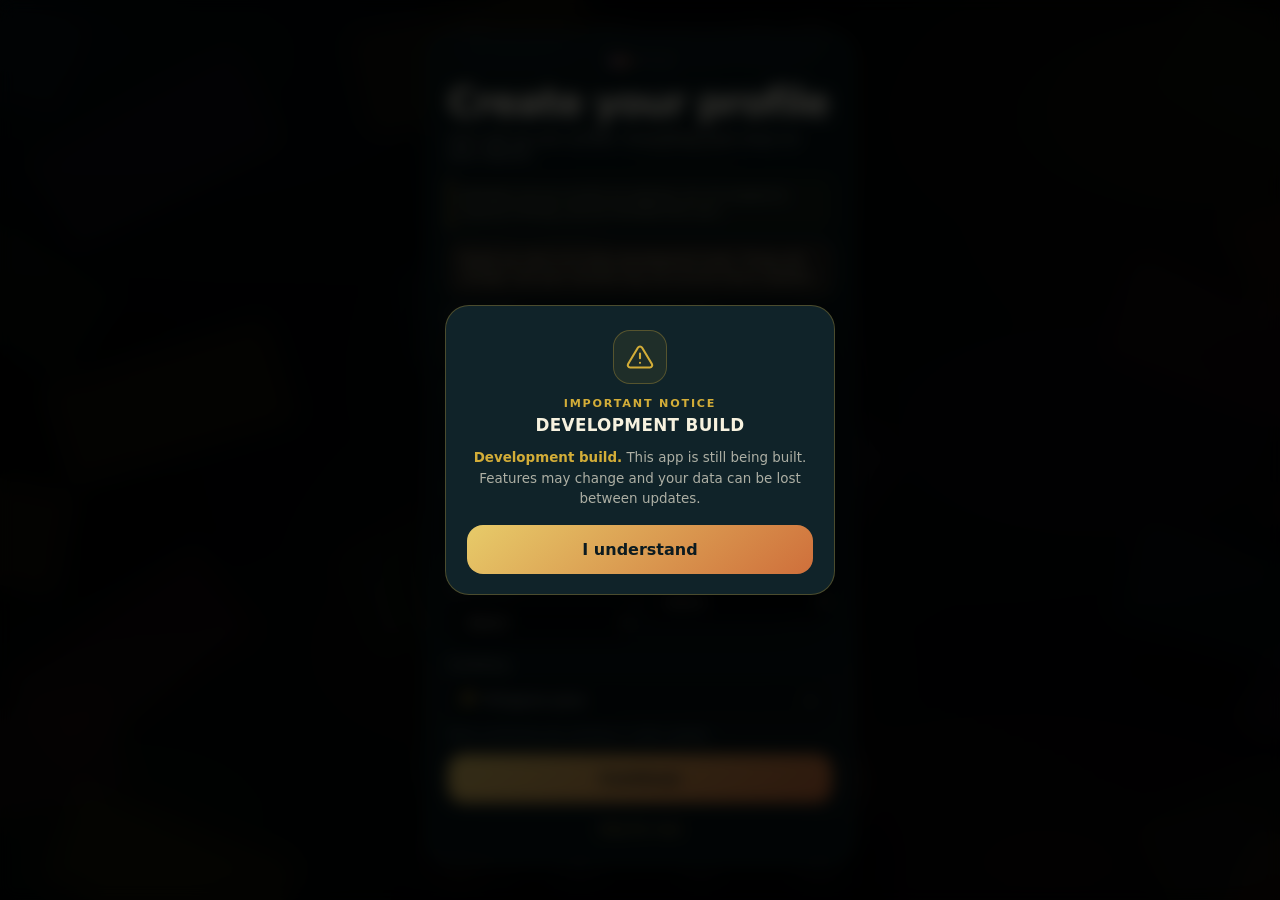
==== commit 7c656e25: "Center the development notice and emphasize expense capture" ====
--- a/web/index.html
+++ b/web/index.html
@@ -1096,40 +1096,6 @@
 /* ============================================================
    Development warning
    ============================================================ */
-
-.dev-banner {
-  position: relative;
-  z-index: 2;
-  display: flex;
-  align-items: flex-start;
-  gap: 10px;
-  width: min(100%, 460px);
-  margin: 0 auto;
-  padding: 11px 14px;
-  font-size: 0.78rem;
-  line-height: 1.4;
-  color: #ffe9bd;
-  border: 1px solid rgba(233, 196, 106, 0.4);
-  border-radius: 0 0 16px 16px;
-  border-top: none;
-  background: linear-gradient(180deg, rgba(107, 74, 47, 0.55), rgba(58, 38, 24, 0.5));
-}
-
-.dev-banner svg { flex: none; margin-top: 1px; color: var(--yellow); }
-.dev-banner b { color: var(--yellow); }
-
-.dev-banner button {
-  flex: none;
-  margin: -4px -4px 0 auto;
-  padding: 2px 6px;
-  font-size: 1.1rem;
-  line-height: 1;
-  color: var(--gold);
-  border: none;
-  background: none;
-  cursor: pointer;
-}
-.dev-banner button:hover { color: var(--ink); }
 
 .onboard-warning {
   margin: 0;
@@ -3045,6 +3011,194 @@
 }
 body[data-theme="light"] .profile-data-note { color: #554e47; }
 
+/* Mobile performance mode: keep each theme's appearance but avoid continuously repainting
+   blurred animated layers while the user scrolls on a touch device. */
+@media (max-width: 600px), (hover: none) and (pointer: coarse) {
+  .live-gradient::before,
+  .live-gradient::after,
+  .cash-note {
+    animation: none !important;
+  }
+
+  .live-gradient::before { filter: blur(52px) saturate(0.95); }
+
+  .summary-card,
+  .panel,
+  .sheet-card,
+  .bottom-nav,
+  .sheet,
+  .onboard,
+  .calendar-modal,
+  .about-modal {
+    -webkit-backdrop-filter: none;
+    backdrop-filter: none;
+  }
+
+  body.loaded .panel,
+  .app-view,
+  .entries li.row button {
+    animation: none;
+  }
+
+  .fab,
+  .bottom-nav-item,
+  .theme-option,
+  .calendar-day,
+  .chart-bar {
+    transition-duration: 90ms;
+  }
+}
+
+/* Centered opening disclosure replaces the old top-of-page development banner. */
+body.development-notice-open { overflow: hidden; }
+.development-modal {
+  position: fixed;
+  inset: 0;
+  z-index: 12;
+  display: grid;
+  place-items: center;
+  padding: 20px;
+  background: rgba(0, 0, 0, 0.78);
+  -webkit-backdrop-filter: blur(8px);
+  backdrop-filter: blur(8px);
+}
+.development-dialog {
+  width: min(100%, 390px);
+  display: flex;
+  flex-direction: column;
+  align-items: center;
+  gap: 13px;
+  padding: 24px 21px 20px;
+  color: var(--ink);
+  text-align: center;
+  border: 1px solid var(--line-warm);
+  border-radius: 24px;
+  background: var(--surface);
+  box-shadow: 0 24px 72px rgba(0, 0, 0, 0.62);
+  animation: tipIn 180ms ease;
+}
+.development-dialog-icon {
+  width: 54px;
+  height: 54px;
+  display: grid;
+  place-items: center;
+  color: var(--gold);
+  border: 1px solid var(--line-warm);
+  border-radius: 17px;
+  background: color-mix(in srgb, var(--gold) 8%, transparent);
+}
+.development-dialog .view-kicker { margin: 0 0 5px; }
+.development-dialog h2 { color: var(--ink); font-size: 1.05rem; }
+.development-dialog > p {
+  margin: 0;
+  color: var(--muted);
+  font-size: 0.84rem;
+  line-height: 1.55;
+}
+.development-dialog > p b { color: var(--gold); }
+.development-dialog .primary-button { width: 100%; margin-top: 2px; }
+
+/* Permanent copy inside Settings so the disclosure remains available after dismissal. */
+.settings-development-note {
+  display: grid;
+  grid-template-columns: 24px minmax(0, 1fr);
+  align-items: start;
+  gap: 9px;
+  padding: 12px;
+  color: var(--gold);
+  border: 1px solid var(--line-warm);
+  border-radius: 15px;
+  background: color-mix(in srgb, var(--gold) 6%, transparent);
+}
+.settings-development-note p {
+  margin: 0;
+  color: var(--muted);
+  font-size: 0.75rem;
+  line-height: 1.45;
+}
+.settings-development-note b { color: var(--gold); }
+
+body[data-theme="light"] .development-dialog {
+  color: #171411;
+  background: #fffdf8;
+  box-shadow: 0 22px 60px rgba(23, 20, 17, 0.24);
+}
+body[data-theme="light"] .development-dialog > p,
+body[data-theme="light"] .settings-development-note p { color: #554e47; }
+
+@media (max-width: 600px), (hover: none) and (pointer: coarse) {
+  .development-modal {
+    -webkit-backdrop-filter: none;
+    backdrop-filter: none;
+  }
+  .development-dialog { animation: none; }
+}
+
+/* Extended FAB cue makes the primary record-expense action obvious without adding another card. */
+.fab {
+  animation: fabAttention 1.05s ease-in-out 1.1s 3;
+}
+.fab svg { position: relative; z-index: 2; }
+.fab-label {
+  position: absolute;
+  top: 50%;
+  right: calc(100% + 10px);
+  z-index: 2;
+  min-width: 118px;
+  padding: 9px 12px;
+  transform: translateY(-50%);
+  color: var(--ink);
+  font-size: 0.72rem;
+  font-weight: 760;
+  letter-spacing: 0.02em;
+  text-align: center;
+  white-space: nowrap;
+  border: 1px solid var(--line-warm);
+  border-radius: 999px;
+  background: color-mix(in srgb, var(--surface) 94%, transparent);
+  box-shadow: 0 8px 22px rgba(0, 0, 0, 0.28);
+  pointer-events: none;
+}
+.fab-label::after {
+  content: "";
+  position: absolute;
+  top: 50%;
+  right: -5px;
+  width: 8px;
+  height: 8px;
+  transform: translateY(-50%) rotate(45deg);
+  border-top: 1px solid var(--line-warm);
+  border-right: 1px solid var(--line-warm);
+  background: var(--surface);
+}
+@keyframes fabAttention {
+  0%, 100% { transform: translateY(0) scale(1); }
+  45% { transform: translateY(-3px) scale(1.06); }
+  70% { transform: translateY(0) scale(0.98); }
+}
+.fab:hover .fab-label,
+.fab:focus-visible .fab-label {
+  border-color: var(--gold);
+  color: var(--gold);
+}
+body[data-theme="light"] .fab-label {
+  color: #fff;
+  border-color: #171411;
+  background: #171411;
+}
+body[data-theme="light"] .fab-label::after {
+  border-color: #171411;
+  background: #171411;
+}
+body[data-theme="light"] .fab:hover .fab-label,
+body[data-theme="light"] .fab:focus-visible .fab-label { color: #fff; }
+@media (max-width: 360px) {
+  .fab-label { min-width: 104px; padding: 8px 10px; font-size: 0.66rem; }
+}
+@media (prefers-reduced-motion: reduce) {
+  .fab { animation: none; }
+}
+
   </style>
 </head>
 <body data-theme="cash">
@@ -3066,16 +3220,6 @@
       <span class="cash-note cash-note-green"></span><span class="cash-note cash-note-yellow"></span>
       <span class="cash-note cash-note-purple"></span><span class="cash-note cash-note-orange"></span>
     </div>
-  </div>
-
-  <!-- Session-dismissible warning shown while the product is still under development. -->
-  <div class="dev-banner" id="devBanner" role="status">
-    <svg viewBox="0 0 24 24" width="16" height="16" fill="none" stroke="currentColor" stroke-width="1.8" stroke-linecap="round" stroke-linejoin="round" aria-hidden="true">
-      <path d="M10.3 3.9 1.8 18a2 2 0 0 0 1.7 3h17a2 2 0 0 0 1.7-3L13.7 3.9a2 2 0 0 0-3.4 0Z"/>
-      <path d="M12 9v4M12 17h.01"/>
-    </svg>
-    <span><b>Development build.</b> This app is still being built. Features may change and your data can be lost between updates.</span>
-    <button type="button" id="dismissDevBanner" aria-label="Dismiss warning">&times;</button>
   </div>
 
   <!-- Main application shell: one visible tab at a time. -->
@@ -3338,8 +3482,9 @@
   </main>
 
   <!-- Global add-expense action, kept above the fixed bottom navigation. -->
-  <button class="fab" id="addButton" type="button" aria-label="Add expense">
-    <svg viewBox="0 0 24 24" width="26" height="26" fill="none" stroke="currentColor" stroke-width="2.4" stroke-linecap="round" aria-hidden="true" focusable="false">
+  <button class="fab" id="addButton" type="button" aria-label="Record a new expense">
+    <span class="fab-label" aria-hidden="true">Record expense</span>
+    <svg viewBox="0 0 24 24" width="28" height="28" fill="none" stroke="currentColor" stroke-width="2.5" stroke-linecap="round" aria-hidden="true" focusable="false">
       <path d="M12 5v14M5 12h14"/>
     </svg>
   </button>
@@ -3588,6 +3733,13 @@
         <h2>Settings</h2>
         <button class="close-button" id="closeSettings" type="button" aria-label="Close settings">×</button>
       </div>
+
+      <!-- Permanent copy of the opening development disclosure. -->
+      <div class="settings-development-note" role="note">
+        <svg viewBox="0 0 24 24" width="19" height="19" fill="none" stroke="currentColor" stroke-width="1.8" stroke-linecap="round" stroke-linejoin="round" aria-hidden="true"><path d="M10.3 3.9 1.8 18a2 2 0 0 0 1.7 3h17a2 2 0 0 0 1.7-3L13.7 3.9a2 2 0 0 0-3.4 0Z"/><path d="M12 9v4M12 17h.01"/></svg>
+        <p><b>Development build.</b> This app is still being built. Features may change and your data can be lost between updates.</p>
+      </div>
+
       <section class="account" id="accountBlock">
         <div class="account-intro" id="accountIntro">
           <strong>Back up &amp; sync</strong>
@@ -3687,6 +3839,21 @@
     </div>
   </div>
 
+  <!-- Opening disclosure shown in the center every time the application starts. -->
+  <div class="development-modal" id="devBanner" hidden>
+    <section class="development-dialog" role="dialog" aria-modal="true" aria-labelledby="developmentDialogTitle">
+      <span class="development-dialog-icon" aria-hidden="true">
+        <svg viewBox="0 0 24 24" width="28" height="28" fill="none" stroke="currentColor" stroke-width="1.8" stroke-linecap="round" stroke-linejoin="round"><path d="M10.3 3.9 1.8 18a2 2 0 0 0 1.7 3h17a2 2 0 0 0 1.7-3L13.7 3.9a2 2 0 0 0-3.4 0Z"/><path d="M12 9v4M12 17h.01"/></svg>
+      </span>
+      <div>
+        <p class="view-kicker">Important notice</p>
+        <h2 id="developmentDialogTitle">Development build</h2>
+      </div>
+      <p><b>Development build.</b> This app is still being built. Features may change and your data can be lost between updates.</p>
+      <button class="primary-button" type="button" id="dismissDevBanner">I understand</button>
+    </section>
+  </div>
+
   <!-- Developer information dialog opened from Settings. -->
   <div class="about-modal" id="aboutDeveloperModal" hidden>
     <section class="about-dialog" role="dialog" aria-modal="true" aria-labelledby="aboutDeveloperTitle">
@@ -5754,13 +5921,20 @@
    Settings and wiring
    ============================================================ */
 
-/* The development warning stays dismissed for the session only, never permanently. */
-const DEV_BANNER_KEY = "saan-napunta-dev-banner";
-if (sessionStorage.getItem(DEV_BANNER_KEY) === "dismissed") $("devBanner").hidden = true;
-$("dismissDevBanner").addEventListener("click", () => {
+/** Shows the blocking development disclosure once on every application start. */
+function showDevelopmentNotice() {
+  $("devBanner").hidden = false;
+  document.body.classList.add("development-notice-open");
+  setTimeout(() => $("dismissDevBanner").focus(), 0);
+}
+
+/** Acknowledges the disclosure for this page lifetime only. */
+function dismissDevelopmentNotice() {
   $("devBanner").hidden = true;
-  sessionStorage.setItem(DEV_BANNER_KEY, "dismissed");
-});
+  document.body.classList.remove("development-notice-open");
+}
+
+$("dismissDevBanner").addEventListener("click", dismissDevelopmentNotice);
 
 /* ---------- amount steppers ---------- */
 
@@ -6073,6 +6247,10 @@
 
 document.addEventListener("keydown", (event) => {
   if (event.key === "Escape") {
+    if (!$("devBanner").hidden) {
+      dismissDevelopmentNotice();
+      return;
+    }
     if (!$("lightbox").hidden) {
       closeLightbox();
       return;
@@ -6866,6 +7044,7 @@
     const onboardingShown = maybeShowOnboarding();
     if (!onboardingShown) applyLaunchRoute();
     registerServiceWorker();
+    showDevelopmentNotice();
   }, 260);
 })();
 
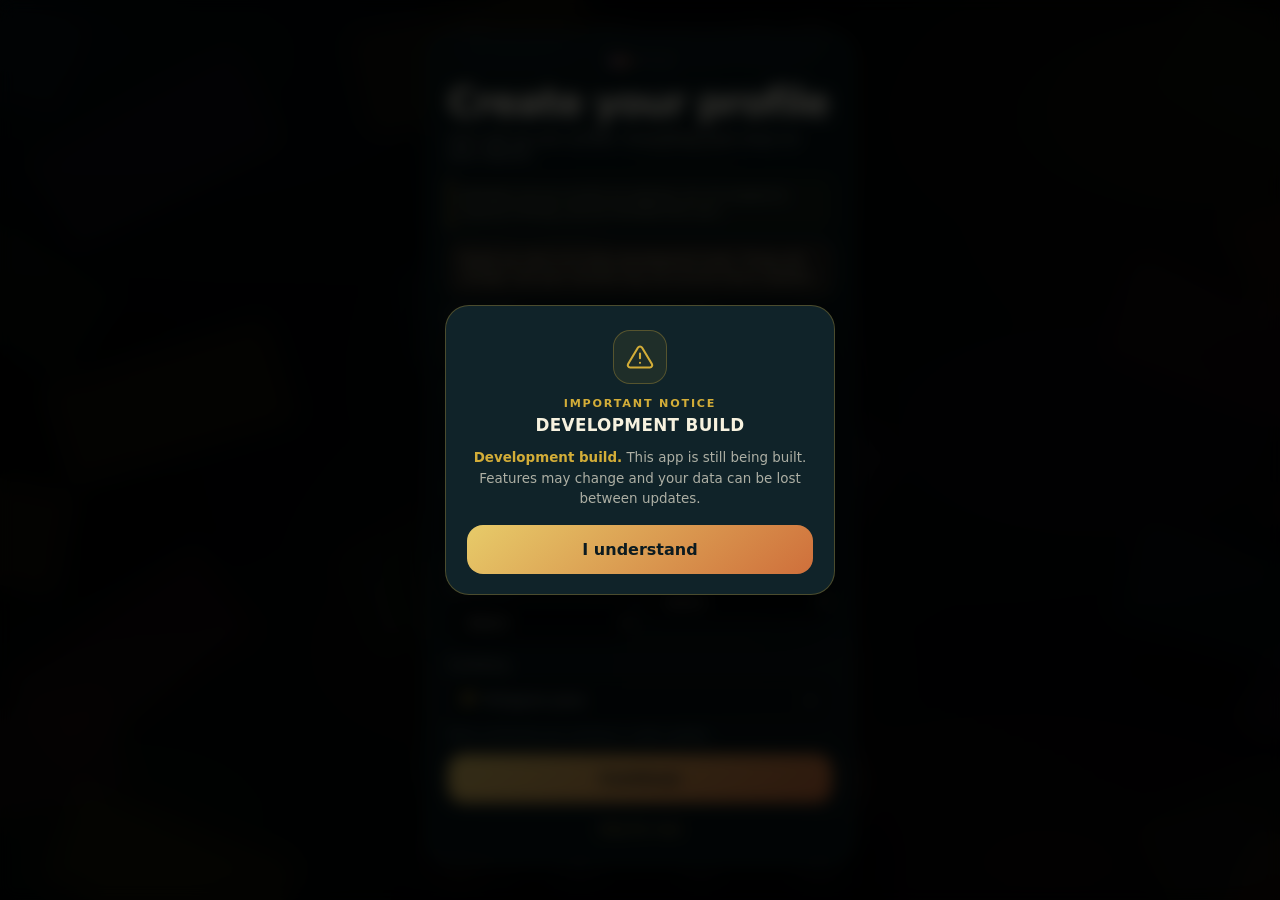
==== commit 368c2316: "Improve web expense entry and theme feedback Add spending time, styled discard prompts, receipt phot" ====
--- a/web/index.html
+++ b/web/index.html
@@ -305,16 +305,8 @@
 
 .panel-heading { display: flex; align-items: center; justify-content: space-between; gap: 12px; }
 
-.breakdown, .entries { list-style: none; margin: 0; padding: 0; display: flex; flex-direction: column; gap: 12px; }
-
-.breakdown li { display: grid; grid-template-columns: 28px minmax(0, 1fr) auto; gap: 10px; align-items: center; }
-.breakdown .glyph { font-size: 1.1rem; text-align: center; }
-.breakdown .cat-name { display: flex; flex-direction: column; gap: 5px; min-width: 0; }
-.breakdown .cat-name b { font-weight: 600; font-size: 0.92rem; }
-.breakdown .track { height: 6px; border-radius: 999px; background: rgba(244, 236, 226, 0.12); overflow: hidden; }
-.breakdown .track i { display: block; height: 100%; background: linear-gradient(90deg, var(--purple), var(--orange) 70%, var(--yellow)); }
-.breakdown .value { text-align: right; font-variant-numeric: tabular-nums; }
-.breakdown .value small { display: block; color: var(--muted); font-size: 0.72rem; }
+.entries { list-style: none; margin: 0; padding: 0; display: flex; flex-direction: column; gap: 12px; }
+
 
 .entries li button {
   width: 100%;
@@ -507,9 +499,11 @@
   transform: translateX(-50%);
   padding: 10px 16px;
   font-size: 0.85rem;
+  color: #f8f5ef;
   border: 1px solid var(--line);
   border-radius: 999px;
-  background: rgba(22, 15, 30, 0.95);
+  background: rgba(18, 17, 20, 0.97);
+  box-shadow: 0 8px 24px rgba(0, 0, 0, 0.28);
   animation: sheetUp 180ms ease;
 }
 
@@ -908,7 +902,6 @@
 
 .icon { display: block; flex: none; }
 
-.breakdown .glyph,
 .entries .glyph {
   display: grid;
   place-items: center;
@@ -1255,24 +1248,28 @@
 /* Native date and time inputs are the worst offenders on phones: they carry an intrinsic
    width, refuse to shrink inside a grid cell, and render a black picker icon on our dark
    background. */
-input[type="date"] {
+input[type="date"],
+input[type="time"] {
   width: 100%;
   min-width: 0;
   appearance: none;
   -webkit-appearance: none;
 }
 
-input[type="date"]::-webkit-date-and-time-value {
+input[type="date"]::-webkit-date-and-time-value,
+input[type="time"]::-webkit-date-and-time-value {
   text-align: left;
   min-height: 1.2em;
 }
 
-input[type="date"]::-webkit-calendar-picker-indicator {
+input[type="date"]::-webkit-calendar-picker-indicator,
+input[type="time"]::-webkit-calendar-picker-indicator {
   filter: invert(78%) sepia(38%) saturate(560%) hue-rotate(345deg) brightness(102%);
   cursor: pointer;
   opacity: 0.9;
 }
-input[type="date"]::-webkit-calendar-picker-indicator:hover { opacity: 1; }
+input[type="date"]::-webkit-calendar-picker-indicator:hover,
+input[type="time"]::-webkit-calendar-picker-indicator:hover { opacity: 1; }
 
 /* Grid children default to min-width:auto, which lets long content force overflow. */
 .field-pair > label,
@@ -1325,8 +1322,7 @@
 .shell { padding-bottom: calc(120px + env(safe-area-inset-bottom, 0px)); }
 
 /* Long merchant names and notes should ellipsis, never widen the row. */
-.entries .meta,
-.breakdown .cat-name { min-width: 0; }
+.entries .meta { min-width: 0; }
 .entries .meta b {
   overflow: hidden;
   text-overflow: ellipsis;
@@ -2207,16 +2203,16 @@
   background: rgba(255, 255, 255, 0.025);
 }
 .developer-avatar {
-  width: 52px;
-  height: 52px;
+  width: 72px;
+  height: 72px;
   flex: none;
-  display: grid;
-  place-items: center;
-  color: var(--action-ink);
-  font-size: 0.9rem;
-  font-weight: 850;
-  border-radius: 16px;
-  background: conic-gradient(from 210deg, var(--orange), var(--yellow), var(--purple), var(--orange));
+  display: block;
+  object-fit: cover;
+  object-position: center;
+  border: 2px solid var(--line-warm);
+  border-radius: 20px;
+  background: var(--surface);
+  box-shadow: 0 8px 24px rgba(0, 0, 0, 0.28);
 }
 .developer-identity > div { min-width: 0; display: flex; flex-direction: column; gap: 3px; }
 .developer-identity strong { font-size: 1rem; }
@@ -2266,8 +2262,9 @@
 }
 .preview-gradient {
   background:
-    radial-gradient(circle at 18% 20%, #8b5cf6, transparent 46%),
-    conic-gradient(from 210deg, #07050b, #6b4a2f, #ff7e00, #e9c46a, #4c1d95, #07050b);
+    radial-gradient(circle at 68% 34%, rgba(242, 203, 103, 0.72), transparent 34%),
+    radial-gradient(circle at 26% 72%, rgba(178, 132, 43, 0.34), transparent 42%),
+    #0c0a0e;
 }
 .preview-monochrome {
   background:
@@ -2541,7 +2538,6 @@
   background: linear-gradient(90deg, #eee, transparent);
 }
 body[data-theme="monochrome"] .entries .meta b,
-body[data-theme="monochrome"] .breakdown .cat-name b,
 body[data-theme="monochrome"] .analytics-category-main b,
 body[data-theme="monochrome"] .profile-card h2 {
   color: #f4f4f4;
@@ -2604,8 +2600,7 @@
 body[data-theme="monochrome"] .records-summary strong,
 body[data-theme="monochrome"] .analytics-overview strong,
 body[data-theme="monochrome"] .analytics-category-value b,
-body[data-theme="monochrome"] .entries .amount,
-body[data-theme="monochrome"] .breakdown .value {
+body[data-theme="monochrome"] .entries .amount {
   color: #fff;
   font-weight: 720;
 }
@@ -2803,7 +2798,6 @@
 }
 body[data-theme="light"] h2,
 body[data-theme="light"] .entries .meta b,
-body[data-theme="light"] .breakdown .cat-name b,
 body[data-theme="light"] .analytics-category-main b {
   color: #29231f;
   font-weight: 700;
@@ -2875,7 +2869,6 @@
 body[data-theme="light"] .calendar-nav small { color: #5b534c; }
 body[data-theme="light"] .analytics-category-value b,
 body[data-theme="light"] .entries .amount,
-body[data-theme="light"] .breakdown .value,
 body[data-theme="light"] .mini-stats strong { color: #181410; font-weight: 720; }
 body[data-theme="light"] .text-button { color: #533097; font-weight: 680; }
 body[data-theme="light"] .secondary-button { color: #3f3832; border-color: rgba(38, 29, 22, 0.24); }
@@ -2984,7 +2977,6 @@
   background: #f3eee7;
 }
 body[data-theme="light"] .budget-bar span,
-body[data-theme="light"] .breakdown .track i,
 body[data-theme="light"] .analytics-bar i,
 body[data-theme="light"] .onboard-progress .dot.on {
   background: #171411;
@@ -3197,6 +3189,279 @@
 }
 @media (prefers-reduced-motion: reduce) {
   .fab { animation: none; }
+}
+
+/* Theme-aware unsaved-draft confirmation replaces the browser-native confirm popup. */
+body.discard-dialog-open { overflow: hidden; }
+.discard-modal {
+  position: fixed;
+  inset: 0;
+  z-index: 13;
+  display: grid;
+  place-items: center;
+  padding: 20px;
+  background: rgba(0, 0, 0, 0.78);
+  -webkit-backdrop-filter: blur(8px);
+  backdrop-filter: blur(8px);
+}
+.discard-dialog {
+  width: min(100%, 410px);
+  display: grid;
+  grid-template-columns: 54px minmax(0, 1fr);
+  gap: 15px;
+  padding: 22px;
+  color: var(--ink);
+  border: 1px solid color-mix(in srgb, var(--danger) 44%, var(--line));
+  border-radius: 24px;
+  background: var(--surface);
+  box-shadow: 0 24px 72px rgba(0, 0, 0, 0.62);
+  animation: tipIn 170ms ease;
+}
+.discard-dialog-icon {
+  width: 54px;
+  height: 54px;
+  display: grid;
+  place-items: center;
+  color: var(--danger);
+  border: 1px solid color-mix(in srgb, var(--danger) 34%, transparent);
+  border-radius: 17px;
+  background: color-mix(in srgb, var(--danger) 9%, transparent);
+}
+.discard-dialog-copy { min-width: 0; }
+.discard-dialog-copy .view-kicker { margin: 0 0 5px; color: var(--danger); }
+.discard-dialog-copy h2 { color: var(--ink); font-size: 1.04rem; }
+.discard-dialog-copy > p:last-child {
+  margin: 9px 0 0;
+  color: var(--muted);
+  font-size: 0.8rem;
+  line-height: 1.5;
+}
+.discard-dialog-actions {
+  grid-column: 1 / -1;
+  display: grid;
+  grid-template-columns: minmax(0, 1fr) minmax(0, 1fr);
+  gap: 9px;
+  margin-top: 3px;
+}
+.danger-button {
+  padding: 13px 12px;
+  color: #fff;
+  font: inherit;
+  font-size: 0.84rem;
+  font-weight: 700;
+  border: 1px solid var(--danger);
+  border-radius: 14px;
+  background: var(--danger);
+  cursor: pointer;
+}
+.danger-button:hover,
+.danger-button:focus-visible {
+  filter: brightness(1.08);
+  outline: 2px solid color-mix(in srgb, var(--danger) 38%, transparent);
+  outline-offset: 2px;
+}
+body[data-theme="light"] .discard-dialog {
+  color: #171411;
+  background: #fffdf8;
+  box-shadow: 0 22px 60px rgba(23, 20, 17, 0.24);
+}
+body[data-theme="light"] .discard-dialog-copy > p:last-child { color: #554e47; }
+@media (max-width: 380px) {
+  .discard-dialog { grid-template-columns: 46px minmax(0, 1fr); padding: 19px 17px; }
+  .discard-dialog-icon { width: 46px; height: 46px; border-radius: 14px; }
+  .discard-dialog-actions { grid-template-columns: minmax(0, 1fr); }
+}
+@media (max-width: 600px), (hover: none) and (pointer: coarse) {
+  .discard-modal { -webkit-backdrop-filter: none; backdrop-filter: none; }
+  .discard-dialog { animation: none; }
+}
+@media (prefers-reduced-motion: reduce) {
+  .discard-dialog { animation: none; }
+}
+body[data-theme="light"] input[type="date"]::-webkit-calendar-picker-indicator,
+body[data-theme="light"] input[type="time"]::-webkit-calendar-picker-indicator {
+  filter: grayscale(1) brightness(0.35);
+}
+
+/* App chrome should behave like controls, while expense content and form text remain copyable. */
+button,
+nav,
+.chip,
+.theme-option,
+.scope-tabs,
+.bottom-nav,
+.fab,
+.tooltip,
+.icon,
+svg[aria-hidden="true"],
+[role="tab"],
+[role="dialog"] h2,
+.sheet h2,
+.calendar-weekdays,
+.view-kicker {
+  -webkit-user-select: none;
+  user-select: none;
+  -webkit-touch-callout: none;
+}
+
+/* Receipt preview: anchored card for mouse hover, centered dialog for touch long-press. */
+.photo-peek {
+  position: fixed;
+  inset: 0;
+  z-index: 8;
+  pointer-events: none;
+}
+.photo-peek-card {
+  position: absolute;
+  width: min(310px, calc(100vw - 24px));
+  display: flex;
+  flex-direction: column;
+  gap: 10px;
+  padding: 14px;
+  color: var(--ink);
+  border: 1px solid var(--line-warm);
+  border-radius: 18px;
+  background: var(--surface);
+  box-shadow: 0 18px 52px rgba(0, 0, 0, 0.5);
+  animation: tipIn 150ms ease;
+}
+.photo-peek:not(.modal) .close-button,
+.photo-peek:not(.modal) .photo-peek-help { display: none; }
+.photo-peek.modal {
+  display: grid;
+  place-items: center;
+  padding: 18px;
+  pointer-events: auto;
+  background: rgba(0, 0, 0, 0.76);
+}
+.photo-peek.modal .photo-peek-card {
+  position: relative;
+  inset: auto !important;
+  width: min(390px, 100%);
+  padding: 18px;
+}
+.photo-peek-label {
+  overflow: hidden;
+  margin: 0;
+  color: var(--muted);
+  font-size: 0.75rem;
+  text-overflow: ellipsis;
+  white-space: nowrap;
+}
+.photo-peek-grid {
+  display: grid;
+  grid-template-columns: repeat(3, minmax(0, 1fr));
+  gap: 7px;
+}
+.photo-peek-thumb {
+  padding: 0;
+  overflow: hidden;
+  aspect-ratio: 1;
+  border: 1px solid var(--line);
+  border-radius: 11px;
+  background: rgba(0, 0, 0, 0.3);
+  cursor: zoom-in;
+}
+.photo-peek-thumb img { width: 100%; height: 100%; display: block; object-fit: cover; }
+.photo-peek-help { margin: 0; color: var(--grey-dim); font-size: 0.68rem; text-align: center; }
+body[data-theme="light"] .photo-peek-card { color: #171411; background: #fffdf8; }
+body[data-theme="light"] .photo-peek-label { color: #5e564f; }
+@media (prefers-reduced-motion: reduce) {
+  .photo-peek-card { animation: none; }
+}
+body.photo-peek-open { overflow: hidden; }
+
+/* Toasts intentionally remain dark in Light mode, so their status copy stays bright. */
+body[data-theme="light"] .toast,
+body[data-theme="light"] .toast.ok,
+body[data-theme="light"] .toast.error {
+  color: #fff;
+  border-color: #3a3531;
+  background: #171411;
+}
+body[data-theme="light"] .toast.error { border-color: #e06a73; }
+
+/* Goldrora: restrained black-and-gold styling with one soft aurora, not a multicolor mesh. */
+body[data-theme="gradient"] {
+  --black: #09080a;
+  --ink: #f7f1df;
+  --grey: #aaa398;
+  --grey-dim: #777169;
+  --muted: rgba(247, 241, 223, 0.68);
+  --purple: #756384;
+  --purple-deep: #3d3247;
+  --orange: #c18b32;
+  --orange-dark: #8b6221;
+  --yellow: #f0cf75;
+  --gold: #e1b957;
+  --brown: #6d5531;
+  --brown-deep: #31271a;
+  --action-ink: #211804;
+  --action-end: #9c7025;
+  --glow-primary: rgba(225, 185, 87, 0.24);
+  --glow-primary-hover: rgba(225, 185, 87, 0.32);
+  --glow-primary-soft: rgba(225, 185, 87, 0.13);
+  --glow-secondary: rgba(225, 185, 87, 0.18);
+  --glow-secondary-fade: rgba(225, 185, 87, 0);
+  --glow-gold: rgba(225, 185, 87, 0.34);
+  --line-warm: rgba(225, 185, 87, 0.28);
+  --panel: rgba(18, 15, 18, 0.9);
+  --surface: #171316;
+}
+body[data-theme="gradient"] .live-gradient {
+  background:
+    radial-gradient(ellipse 72% 48% at 82% 8%, rgba(225, 185, 87, 0.2), transparent 65%),
+    radial-gradient(ellipse 56% 42% at 5% 92%, rgba(109, 85, 49, 0.15), transparent 68%),
+    #09080a;
+}
+body[data-theme="gradient"] .live-gradient::before {
+  inset: -25%;
+  opacity: 0.42;
+  border-radius: 50%;
+  background: radial-gradient(ellipse at center, rgba(240, 207, 117, 0.5), rgba(156, 112, 37, 0.14) 42%, transparent 70%);
+  filter: blur(82px);
+  mix-blend-mode: screen;
+  animation: goldroraDrift 30s ease-in-out infinite alternate;
+}
+body[data-theme="gradient"] .live-gradient::after { display: none; }
+@keyframes goldroraDrift {
+  from { transform: translate3d(-8%, -5%, 0) scale(0.92); }
+  to { transform: translate3d(10%, 8%, 0) scale(1.08); }
+}
+body[data-theme="gradient"] .primary-button,
+body[data-theme="gradient"] .mini-button,
+body[data-theme="gradient"] #editRangeBudget.budget-cta,
+body[data-theme="gradient"] .scope-tabs button.on,
+body[data-theme="gradient"] .calendar-day.selected,
+body[data-theme="gradient"] .fab {
+  color: var(--action-ink);
+  border-color: var(--gold);
+  background: var(--gold);
+}
+body[data-theme="gradient"] .fab:hover,
+body[data-theme="gradient"] .primary-button:hover,
+body[data-theme="gradient"] #editRangeBudget.budget-cta:hover { background: var(--yellow); }
+body[data-theme="gradient"] .bottom-nav-item.on {
+  color: var(--gold);
+  background: rgba(225, 185, 87, 0.1);
+}
+body[data-theme="gradient"] .bottom-nav-item.on::before,
+body[data-theme="gradient"] .budget-bar span,
+body[data-theme="gradient"] .analytics-bar i,
+body[data-theme="gradient"] .onboard-progress .dot.on { background: var(--gold); }
+body[data-theme="gradient"] .profile-card,
+body[data-theme="gradient"] .records-summary > div,
+body[data-theme="gradient"] .analytics-overview > div,
+body[data-theme="gradient"] .date-filter-button,
+body[data-theme="gradient"] .detail-hero,
+body[data-theme="gradient"] .settings-link-icon {
+  background-image: none;
+  background-color: var(--panel);
+}
+body[data-theme="gradient"] .profile-avatar,
+body[data-theme="gradient"] .developer-avatar {
+  border-color: var(--gold);
+  box-shadow: 0 8px 24px rgba(225, 185, 87, 0.12);
 }
 
   </style>
@@ -3224,7 +3489,7 @@
 
   <!-- Main application shell: one visible tab at a time. -->
   <main class="shell">
-    <!-- Home tab: active-range total, budgets, category breakdown and recent entries. -->
+    <!-- Home tab: active-range total, budgets and recent entries. Category analytics lives in Records. -->
     <section class="app-view" id="homeView" data-view="home">
     <div class="heading-row">
       <h1>Saan Napunta?</h1>
@@ -3279,17 +3544,6 @@
         <div><span>Today</span><strong id="todayTotal">₱0.00</strong></div>
         <div><span>Entries</span><strong id="entryCount">0</strong></div>
       </div>
-    </section>
-
-    <section class="panel" id="breakdownPanel">
-      <div class="panel-heading">
-        <div class="panel-title-group">
-          <h2>By category</h2>
-          <span class="range-count" id="categoryRangeLabel">Month</span>
-        </div>
-      </div>
-      <ul class="breakdown" id="breakdown"></ul>
-      <p class="empty-note" id="breakdownEmpty">No spending recorded for this month yet.</p>
     </section>
 
     <section class="panel">
@@ -3716,10 +3970,16 @@
         <input id="photoInput" type="file" accept="image/*" capture="environment" multiple hidden />
       </div>
 
-      <label>
-        Date
-        <input id="dateInput" type="date" required />
-      </label>
+      <div class="field-pair">
+        <label>
+          Date
+          <input id="dateInput" type="date" required />
+        </label>
+        <label>
+          Time of spending
+          <input id="timeInput" type="time" required />
+        </label>
+      </div>
 
       <button class="primary-button" id="saveEntry" type="submit">Save expense</button>
       <button class="text-button danger" id="deleteEntry" type="button" hidden>Delete this entry</button>
@@ -3791,7 +4051,7 @@
         <div class="theme-options" id="themeOptions" role="radiogroup" aria-label="Application theme">
           <button class="theme-option" type="button" role="radio" data-theme-option="gradient" aria-checked="false">
             <span class="theme-preview preview-gradient" aria-hidden="true"></span>
-            <span><b>Goldrora</b><small>Woven purple and gold aurora</small></span>
+            <span><b>Goldrora</b><small>Restrained black and gold aurora</small></span>
             <i aria-hidden="true"></i>
           </button>
           <button class="theme-option" type="button" role="radio" data-theme-option="monochrome" aria-checked="false">
@@ -3839,6 +4099,24 @@
     </div>
   </div>
 
+  <!-- Styled confirmation used instead of the browser's unthemeable confirm dialog. -->
+  <div class="discard-modal" id="discardChangesModal" hidden>
+    <section class="discard-dialog" role="alertdialog" aria-modal="true" aria-labelledby="discardChangesTitle" aria-describedby="discardChangesDescription">
+      <span class="discard-dialog-icon" aria-hidden="true">
+        <svg viewBox="0 0 24 24" width="26" height="26" fill="none" stroke="currentColor" stroke-width="1.8" stroke-linecap="round" stroke-linejoin="round"><path d="M12 3 2.5 20h19Z"/><path d="M12 9v5M12 18h.01"/></svg>
+      </span>
+      <div class="discard-dialog-copy">
+        <p class="view-kicker">Unsaved expense</p>
+        <h2 id="discardChangesTitle">Discard your changes?</h2>
+        <p id="discardChangesDescription">Your amount, category, description, date, and attached photos have not been saved.</p>
+      </div>
+      <div class="discard-dialog-actions">
+        <button class="secondary-button" id="keepEditing" type="button">Keep editing</button>
+        <button class="danger-button" id="discardChanges" type="button">Discard changes</button>
+      </div>
+    </section>
+  </div>
+
   <!-- Opening disclosure shown in the center every time the application starts. -->
   <div class="development-modal" id="devBanner" hidden>
     <section class="development-dialog" role="dialog" aria-modal="true" aria-labelledby="developmentDialogTitle">
@@ -3866,13 +4144,26 @@
       </div>
 
       <div class="developer-identity">
-        <span class="developer-avatar" aria-hidden="true">AO</span>
+        <img class="developer-avatar" src="images/developer-aleksis.jpg" alt="Aleksis Ong" />
         <div><strong>Aleksis Ong</strong><span>Creator and developer</span></div>
       </div>
 
       <p class="about-description">Saan Napunta? is a Philippine peso expense tracker that works offline and helps you clearly see where your money goes.</p>
 
       <button class="primary-button" id="aboutDeveloperDone" type="button">Done</button>
+    </section>
+  </div>
+
+  <!-- Hover/long-press preview for receipt photos attached to a Home Recent item. -->
+  <div class="photo-peek" id="photoPeek" hidden>
+    <section class="photo-peek-card" role="dialog" aria-modal="false" aria-labelledby="photoPeekTitle">
+      <div class="panel-heading">
+        <div><p class="view-kicker">Expense media</p><h2 id="photoPeekTitle">Receipt photos</h2></div>
+        <button class="close-button" id="closePhotoPeek" type="button" aria-label="Close photo preview">&times;</button>
+      </div>
+      <p class="photo-peek-label" id="photoPeekLabel"></p>
+      <div class="photo-peek-grid" id="photoPeekGrid"></div>
+      <p class="photo-peek-help" id="photoPeekHelp">Tap a photo to enlarge it.</p>
     </section>
   </div>
 
@@ -4344,7 +4635,7 @@
 
 const ENTRIES_KEY = "saan-napunta-entries";
 const CONFIG_KEY = "saan-napunta-config";
-const SCHEMA_VERSION = 3;
+const SCHEMA_VERSION = 4;
 /**
  * Locked to the Philippine peso for now. The config field and every formatting path stay
  * currency-aware, so enabling more later means extending this list and restoring the
@@ -4382,6 +4673,7 @@
   budgets: {}, // exact-period budgets keyed by range, e.g. "m:2026-08" or "d:2026-08-23"
   currency: CURRENCY,
   theme: "cash",
+  lastScope: "month",
   weekStart: 1,
   onboarded: false
 };
@@ -4529,6 +4821,15 @@
   };
 }
 
+/** Adds the persisted Home range scope used as the next-launch landing view. */
+function migrateConfigV3ToV4(raw) {
+  return {
+    ...raw,
+    lastScope: SCOPES.includes(raw.lastScope) ? raw.lastScope : "month",
+    schemaVersion: 4
+  };
+}
+
 /** Runs every required migration in order and safely normalizes unknown version values. */
 function migrateConfig(raw) {
   let next = raw && typeof raw === "object" ? { ...raw } : {};
@@ -4537,7 +4838,11 @@
     next = migrateConfigV1ToV2(next);
     version = 2;
   }
-  if (version < 3) next = migrateConfigV2ToV3(next);
+  if (version < 3) {
+    next = migrateConfigV2ToV3(next);
+    version = 3;
+  }
+  if (version < 4) next = migrateConfigV3ToV4(next);
   return { ...next, schemaVersion: SCHEMA_VERSION };
 }
 
@@ -4638,6 +4943,7 @@
     budgetDefaults: sanitiseDefaults(raw),
     budgets: sanitiseBudgets(raw.budgets),
     theme: THEMES[raw.theme] ? raw.theme : "cash",
+    lastScope: SCOPES.includes(raw.lastScope) ? raw.lastScope : "month",
     weekStart: Number(raw.weekStart) === 0 ? 0 : 1,
     onboarded: Boolean(raw.onboarded)
   };
@@ -4660,6 +4966,7 @@
     merchant: cleanText(entry.merchant, LIMITS.merchant),
     item: cleanText(entry.item, LIMITS.item),
     note: cleanText(entry.note, LIMITS.note),
+    spentTime: /^([01]\d|2[0-3]):[0-5]\d$/.test(entry.spentTime || "") ? entry.spentTime : "",
     photoCount: clampNumber(entry.photoCount, 0, MAX_PHOTOS) ?? 0,
     updatedAt: Number(entry.updatedAt || entry.created || 0)
   };
@@ -4763,6 +5070,15 @@
   return null;
 }
 
+/** Validates the editable time and prevents a future clock time when the date is today. */
+function validateEntryTime(dateValue, timeValue) {
+  if (!/^([01]\d|2[0-3]):[0-5]\d$/.test(timeValue || "")) return "Pick a valid time.";
+  if (dateValue === todayKey() && timeValue > currentTimeKey()) {
+    return "You cannot log an expense at a future time.";
+  }
+  return null;
+}
+
 /** Parses and validates an expense or budget amount, returning either a value or error. */
 function validateAmount(raw, { max = LIMITS.maxAmount, allowZero = false } = {}) {
   const value = Number(raw);
@@ -4828,6 +5144,15 @@
   [$("firstName"), $("lastName"), $("firstNameInput"), $("lastNameInput")].forEach((node) => {
     node.maxLength = LIMITS.name;
   });
+  syncTimeInputLimit();
+}
+
+/** Limits today's time picker to now while leaving past dates unrestricted. */
+function syncTimeInputLimit() {
+  const time = $("timeInput");
+  if (!time) return;
+  if ($("dateInput").value === todayKey()) time.max = currentTimeKey();
+  else time.removeAttribute("max");
 }
 
 /* ============================================================
@@ -5121,14 +5446,11 @@
     .sort((a, b) => (a.date < b.date ? 1 : a.date > b.date ? -1 : b.created - a.created));
 
   const total = list.reduce((acc, e) => acc + Number(e.amount), 0);
-  const byCategory = new Map();
   const byDay = new Map();
   const byMonth = new Map();
 
   list.forEach((entry) => {
     const amount = Number(entry.amount);
-    const cat = byCategory.get(entry.category) || { total: 0, count: 0 };
-    byCategory.set(entry.category, { total: cat.total + amount, count: cat.count + 1 });
     byDay.set(entry.date, (byDay.get(entry.date) || 0) + amount);
     const m = entry.date.slice(0, 7);
     byMonth.set(m, (byMonth.get(m) || 0) + amount);
@@ -5138,7 +5460,6 @@
     range,
     list,
     total,
-    byCategory: [...byCategory.entries()].sort((a, b) => b[1].total - a[1].total),
     byDay,
     byMonth,
     today: byDay.get(todayKey()) || 0,
@@ -5180,6 +5501,22 @@
 function todayKey() {
   const now = new Date();
   return `${monthKey(now)}-${String(now.getDate()).padStart(2, "0")}`;
+}
+
+/** Returns the browser-local current clock time as a 24-hour HH:MM form value. */
+function currentTimeKey() {
+  const now = new Date();
+  return `${String(now.getHours()).padStart(2, "0")}:${String(now.getMinutes()).padStart(2, "0")}`;
+}
+
+/** Converts a stored 24-hour HH:MM time into the device's readable local clock format. */
+function prettyTime(value) {
+  if (!/^([01]\d|2[0-3]):[0-5]\d$/.test(value || "")) return "";
+  const [hour, minute] = value.split(":").map(Number);
+  return new Date(2000, 0, 1, hour, minute).toLocaleTimeString(undefined, {
+    hour: "numeric",
+    minute: "2-digit"
+  });
 }
 
 /** Formats a numeric value using the locked Philippine peso symbol. */
@@ -5319,17 +5656,6 @@
     $(id).innerHTML = bar("70%", 16);
   });
 
-  $("breakdownEmpty").hidden = true;
-  $("breakdown").innerHTML = [72, 54, 38]
-    .map(
-      (w) => `<li class="sk-row">
-        <span class="sk sk-dot"></span>
-        <span class="cat-name">${bar("46%", 12)}${bar(`${w}%`, 6, 3)}</span>
-        <span class="value">${bar("64px", 12)}</span>
-      </li>`
-    )
-    .join("");
-
   $("entriesEmpty").hidden = true;
   $("entries").innerHTML = [1, 2, 3, 4]
     .map(
@@ -5446,35 +5772,104 @@
   );
 }
 
-/** Renders category totals and percentage bars for the active Home range. */
-function renderBreakdown(agg) {
-  const target = $("breakdown");
-  const scopeName = { day: "Day", week: "Week", month: "Month", year: "Year" }[agg.range.scope];
-  $("categoryRangeLabel").textContent = `${scopeName} · ${agg.range.label}`;
-  $("breakdownEmpty").hidden = agg.byCategory.length > 0;
-  $("breakdownEmpty").textContent = `No spending recorded for ${agg.range.label}.`;
-  target.innerHTML = agg.byCategory
-    .map(([id, stat]) => {
-      const meta = catById(id);
-      const share = agg.total ? Math.round((stat.total / agg.total) * 100) : 0;
-      const tip = `${stat.count} ${stat.count === 1 ? "entry" : "entries"} · ${money(stat.total / stat.count)} average · ${share}% of ${agg.range.label}`;
-      return `<li data-tip="${escapeHtml(tip)}" tabindex="0">
-        <span class="glyph">${icon(meta.id)}</span>
-        <span class="cat-name">
-          <b>${meta.label}</b>
-          <span class="track"><i style="width:${share}%"></i></span>
-        </span>
-        <span class="value">${money(stat.total)}<small>${share}%</small></span>
-      </li>`;
-    })
-    .join("");
-}
-
 const PHOTO_ICON =
   '<svg viewBox="0 0 24 24" width="11" height="11" fill="none" stroke="currentColor" ' +
   'stroke-width="2" stroke-linecap="round" stroke-linejoin="round" aria-hidden="true">' +
   '<rect x="3" y="6" width="18" height="14" rx="2"/><circle cx="12" cy="13" r="3.2"/>' +
   '<path d="M8 6l1.5-2h5L16 6"/></svg>';
+
+let photoPeekId = null;
+
+/** Shows attached receipt thumbnails beside a hovered row or as a touch-friendly modal. */
+function showPhotoPeek(entry, anchor, modal = false) {
+  const photos = media.get(entry.id);
+  if (!photos.length) return false;
+
+  photoPeekId = entry.id;
+  const peek = $("photoPeek");
+  const card = peek.querySelector(".photo-peek-card");
+  peek.classList.toggle("modal", modal);
+  card.setAttribute("aria-modal", String(modal));
+  $("photoPeekLabel").textContent = entry.item || catById(entry.category).label;
+  const grid = $("photoPeekGrid");
+  grid.innerHTML = "";
+
+  photos.forEach((src, index) => {
+    const button = document.createElement("button");
+    button.type = "button";
+    button.className = "photo-peek-thumb";
+    button.setAttribute("aria-label", `Open attached photo ${index + 1}`);
+    const image = document.createElement("img");
+    image.src = src;
+    image.alt = `Attached expense photo ${index + 1}`;
+    button.appendChild(image);
+    button.addEventListener("click", () => openLightbox(src));
+    grid.appendChild(button);
+  });
+
+  tooltip.hide();
+  peek.hidden = false;
+  if (modal) {
+    document.body.classList.add("photo-peek-open");
+    setTimeout(() => $("closePhotoPeek").focus(), 0);
+  } else if (anchor) {
+    const target = anchor.getBoundingClientRect();
+    const width = Math.min(310, window.innerWidth - 24);
+    card.style.left = `${Math.max(12, Math.min(window.innerWidth - width - 12, target.left))}px`;
+    card.style.top = `${target.top > 230 ? Math.max(12, target.top - 206) : Math.min(window.innerHeight - 190, target.bottom + 8)}px`;
+  }
+  return true;
+}
+
+/** Closes the hover preview or long-press modal and clears temporary positioning. */
+function closePhotoPeek() {
+  const peek = $("photoPeek");
+  if (peek.hidden) return;
+  peek.hidden = true;
+  peek.classList.remove("modal");
+  peek.querySelector(".photo-peek-card").removeAttribute("style");
+  document.body.classList.remove("photo-peek-open");
+  photoPeekId = null;
+}
+
+/** Adds desktop hover and touch long-press photo behavior without replacing normal row taps. */
+function wireRecentPhotoPreview(button, entry) {
+  let hoverTimer = null;
+  let longPressTimer = null;
+  let suppressNextClick = false;
+  const hasLocalPhotos = () => entry.photoCount > 0 && media.get(entry.id).length > 0;
+
+  button.addEventListener("pointerenter", (event) => {
+    if (event.pointerType !== "mouse" || !hasLocalPhotos()) return;
+    hoverTimer = setTimeout(() => showPhotoPeek(entry, button, false), 320);
+  });
+  button.addEventListener("pointerleave", () => {
+    clearTimeout(hoverTimer);
+    if (!$("photoPeek").classList.contains("modal") && photoPeekId === entry.id) closePhotoPeek();
+  });
+  button.addEventListener("pointerdown", (event) => {
+    if (event.pointerType === "mouse" || !hasLocalPhotos()) return;
+    longPressTimer = setTimeout(() => {
+      suppressNextClick = true;
+      showPhotoPeek(entry, null, true);
+      navigator.vibrate?.(18);
+    }, 520);
+  });
+  ["pointerup", "pointercancel", "pointerleave"].forEach((type) => {
+    button.addEventListener(type, () => clearTimeout(longPressTimer));
+  });
+  button.addEventListener("contextmenu", (event) => {
+    if (suppressNextClick) event.preventDefault();
+  });
+  button.addEventListener("click", (event) => {
+    if (suppressNextClick) {
+      event.preventDefault();
+      suppressNextClick = false;
+      return;
+    }
+    openDetailSheet(entry.id);
+  });
+}
 
 /** Renders active-range expenses grouped by day, or by month in Year view. */
 function renderEntries(agg) {
@@ -5505,9 +5900,11 @@
     li.className = entry.pending ? "row pending" : entry.failed ? "row failed" : "row";
 
     const title = entry.item || entry.merchant || meta.label;
-    const subtitle = [entry.item && entry.merchant ? entry.merchant : "", entry.note]
-      .filter(Boolean)
-      .join(" · ") || meta.label;
+    const subtitle = [
+      entry.spentTime ? prettyTime(entry.spentTime) : "",
+      entry.item && entry.merchant ? entry.merchant : "",
+      entry.note
+    ].filter(Boolean).join(" · ") || meta.label;
 
     const button = document.createElement("button");
     button.type = "button";
@@ -5528,7 +5925,7 @@
       <span class="amount">${money(entry.amount)}${
         entry.photoCount ? `<small class="photo-badge">${PHOTO_ICON}${entry.photoCount}</small>` : ""
       }</span>`;
-    button.addEventListener("click", () => openDetailSheet(entry.id));
+    wireRecentPhotoPreview(button, entry);
     li.appendChild(button);
     target.appendChild(li);
   });
@@ -5551,7 +5948,6 @@
 /** Paints every data-driven screen section from one aggregate result. */
 function paint(agg) {
   renderSummary(agg);
-  renderBreakdown(agg);
   renderEntries(agg);
   syncRangeBudgetField(agg.range);
   $("amountSymbol").textContent = config.currency;
@@ -5593,6 +5989,12 @@
   });
 }
 
+/** Formats the original record timestamp as a compact local clock time. */
+function recordedTime(ms) {
+  if (!ms) return "";
+  return new Date(ms).toLocaleTimeString(undefined, { hour: "numeric", minute: "2-digit" });
+}
+
 /** Builds one escaped definition-list row for the expense detail sheet. */
 function detailRow(term, value) {
   return `<div><dt>${escapeHtml(term)}</dt><dd>${escapeHtml(value)}</dd></div>`;
@@ -5618,6 +6020,7 @@
     ["Category", meta.label],
     ["Date", prettyDay(entry.date)]
   ];
+  if (entry.spentTime) rows.push(["Time of spending", prettyTime(entry.spentTime)]);
   if (entry.merchant) rows.push(["Where", entry.merchant]);
   if (entry.item) rows.push(["Item", entry.item]);
   rows.push(["Description", entry.note || "—"]);
@@ -5682,6 +6085,13 @@
 $("lightbox").addEventListener("click", (event) => {
   if (event.target !== $("lightboxImage")) closeLightbox();
 });
+$("closePhotoPeek").addEventListener("click", closePhotoPeek);
+$("photoPeek").addEventListener("click", (event) => {
+  if (event.target === $("photoPeek")) closePhotoPeek();
+});
+window.addEventListener("scroll", () => {
+  if (!$("photoPeek").hidden && !$("photoPeek").classList.contains("modal")) closePhotoPeek();
+}, { passive: true });
 
 $("editFromDetail").addEventListener("click", () => {
   const id = detailId;
@@ -5772,6 +6182,8 @@
   $("itemInput").value = entry?.item || "";
   $("noteInput").value = entry?.note || "";
   $("dateInput").value = entry ? entry.date : todayKey();
+  $("timeInput").value = entry?.spentTime || (entry ? "" : currentTimeKey());
+  syncTimeInputLimit();
   $("saveEntry").textContent = entry ? "Save changes" : "Save expense";
   $("deleteEntry").hidden = !entry;
 
@@ -5782,18 +6194,57 @@
   renderPhotoStrip();
   entryDirty = false;
   $("entrySheet").hidden = false;
+  pushAppLayer("entry");
   setTimeout(() => $("amountInput").focus(), 60);
 }
 
-/** Closes the editor, protecting any changed draft unless the caller already saved it. */
-function closeEntrySheet(force = false) {
-  if (!force && entryDirty && !confirm("Discard your unsaved expense changes?")) return false;
+/** Closes the editor after the caller has handled any unsaved-draft decision. */
+function closeEntrySheet() {
   $("entrySheet").hidden = true;
   tooltip.hide();
   editingId = null;
   draftPhotos = [];
   entryDirty = false;
-  return true;
+}
+
+/** Opens the theme-aware discard confirmation and moves focus to its safe action. */
+function showDiscardChangesDialog() {
+  $("discardChangesModal").hidden = false;
+  document.body.classList.add("discard-dialog-open");
+  setTimeout(() => $("keepEditing").focus(), 0);
+}
+
+/** Returns to the current expense draft without changing any entered values. */
+function keepEditingExpense() {
+  $("discardChangesModal").hidden = true;
+  document.body.classList.remove("discard-dialog-open");
+  setTimeout(() => $("amountInput").focus(), 0);
+}
+
+/** Discards the draft, closes the editor, and removes its temporary history entry. */
+function discardExpenseChanges() {
+  $("discardChangesModal").hidden = true;
+  document.body.classList.remove("discard-dialog-open");
+  const ownsHistory = history.state?.saanLayer === "entry";
+  closeEntrySheet();
+  if (ownsHistory) history.back();
+}
+
+/** Uses the editor's history entry so mobile Back and the close button behave identically. */
+function closeEntryFromUi() {
+  if (entryDirty) {
+    showDiscardChangesDialog();
+    return;
+  }
+  if (history.state?.saanLayer === "entry") history.back();
+  else closeEntrySheet();
+}
+
+/** Removes a saved/deleted editor layer without asking to discard an already committed draft. */
+function closeCommittedEntry() {
+  const ownsHistory = history.state?.saanLayer === "entry";
+  closeEntrySheet();
+  if (ownsHistory) history.back();
 }
 
 /* ============================================================
@@ -5851,6 +6302,15 @@
     return;
   }
 
+  const timeValue = $("timeInput").value;
+  const timeError = validateEntryTime(dateValue, timeValue);
+  if (timeError) {
+    setFieldError("timeInput", timeError);
+    toast(timeError, "error");
+    $("timeInput").focus();
+    return;
+  }
+
   // The merchant field is no longer captured; preserve whatever an existing record carries.
   const existing = editingId ? entries.find((e) => e.id === editingId) : null;
   const merchant = cleanText(existing?.merchant, LIMITS.merchant);
@@ -5861,13 +6321,14 @@
     item: cleanText($("itemInput").value, LIMITS.item),
     note: cleanText($("noteInput").value, LIMITS.note),
     date: dateValue,
+    spentTime: timeValue,
     photoCount: draftPhotos.length
   };
 
   const wasEditing = editingId;
   const photos = draftPhotos.slice();
   view = { ...view, anchor: payload.date };
-  closeEntrySheet(true);
+  closeCommittedEntry();
 
   commit(
     () => {
@@ -5909,7 +6370,7 @@
 $("deleteEntry").addEventListener("click", () => {
   const id = editingId;
   if (!id) return;
-  closeEntrySheet(true);
+  closeCommittedEntry();
   commit(() => {
     entries = entries.map((e) => (e.id === id ? tombstone(e) : e));
     media.remove(id);
@@ -6058,14 +6519,26 @@
 $("entryForm").addEventListener("change", () => {
   if (!$("entrySheet").hidden) entryDirty = true;
 });
-$("closeEntry").addEventListener("click", () => closeEntrySheet());
-$("closeSettings").addEventListener("click", () => { $("settingsPanel").hidden = true; tooltip.hide(); });
-
-$("scopeTabs").addEventListener("click", (event) => {
+$("dateInput").addEventListener("change", syncTimeInputLimit);
+$("closeEntry").addEventListener("click", closeEntryFromUi);
+$("keepEditing").addEventListener("click", keepEditingExpense);
+$("discardChanges").addEventListener("click", discardExpenseChanges);
+$("discardChangesModal").addEventListener("click", (event) => {
+  if (event.target === $("discardChangesModal")) keepEditingExpense();
+});
+$("closeSettings").addEventListener("click", closeSettingsFromUi);
+
+$("scopeTabs").addEventListener("click", async (event) => {
   const tab = event.target.closest("button[data-scope]");
   if (!tab || tab.dataset.scope === view.scope) return;
   view = { scope: tab.dataset.scope, anchor: view.anchor };
+  config = { ...config, lastScope: view.scope };
   render();
+  try {
+    await storage.writeConfig(config);
+  } catch {
+    toast("Could not remember the selected view.", "error");
+  }
 });
 
 $("rangePrev").addEventListener("click", () => {
@@ -6238,7 +6711,8 @@
 [$("entrySheet"), $("settingsPanel"), $("detailSheet")].forEach((sheet) => {
   sheet.addEventListener("click", (event) => {
     if (event.target === sheet) {
-      if (sheet === $("entrySheet")) closeEntrySheet();
+      if (sheet === $("entrySheet")) closeEntryFromUi();
+      else if (sheet === $("settingsPanel")) closeSettingsFromUi();
       else sheet.hidden = true;
       tooltip.hide();
     }
@@ -6247,12 +6721,20 @@
 
 document.addEventListener("keydown", (event) => {
   if (event.key === "Escape") {
+    if (!$("discardChangesModal").hidden) {
+      keepEditingExpense();
+      return;
+    }
     if (!$("devBanner").hidden) {
       dismissDevelopmentNotice();
       return;
     }
     if (!$("lightbox").hidden) {
       closeLightbox();
+      return;
+    }
+    if (!$("photoPeek").hidden) {
+      closePhotoPeek();
       return;
     }
     if (!$("calendarModal").hidden) {
@@ -6263,8 +6745,14 @@
       closeAboutDeveloper();
       return;
     }
-    if (!$("entrySheet").hidden && !closeEntrySheet()) return;
-    $("settingsPanel").hidden = true;
+    if (!$("settingsPanel").hidden) {
+      closeSettingsFromUi();
+      return;
+    }
+    if (!$("entrySheet").hidden) {
+      closeEntryFromUi();
+      return;
+    }
     closeDetailSheet();
     tooltip.hide();
   }
@@ -6275,6 +6763,7 @@
    ============================================================ */
 
 let activeAppView = "home";
+let appHistoryReady = false;
 let recordsDays = new Set([todayKey()]);
 let recordsMonth = todayKey().slice(0, 7);
 let recordsAnalytics = { scope: "month", anchor: todayKey() };
@@ -6289,9 +6778,24 @@
   });
 }
 
-/** Shows one main tab, hides the others and scrolls to its top. */
-function showAppView(name) {
+/** Stores the current tab in browser history so mobile Back returns to the previous tab. */
+function pushAppHistory(viewName, settingsOpen = false) {
+  if (!appHistoryReady) return;
+  const state = history.state || {};
+  if (state.saanView === viewName && Boolean(state.saanSettings) === settingsOpen && !state.saanLayer) return;
+  history.pushState({ ...state, saanView: viewName, saanSettings: settingsOpen, saanLayer: null }, "");
+}
+
+/** Adds an editor/detail layer so hardware Back closes it before leaving the installed app. */
+function pushAppLayer(layerName) {
+  if (!appHistoryReady || history.state?.saanLayer === layerName) return;
+  history.pushState({ ...(history.state || {}), saanView: activeAppView, saanSettings: false, saanLayer: layerName }, "");
+}
+
+/** Shows one main tab, optionally recording the navigation as a browser history entry. */
+function showAppView(name, { fromHistory = false } = {}) {
   if (!$(name + "View")) return;
+  const changed = activeAppView !== name || !$("settingsPanel").hidden;
   activeAppView = name;
   document.querySelectorAll(".app-view").forEach((section) => {
     section.hidden = section.dataset.view !== name;
@@ -6300,19 +6804,52 @@
   setBottomNavState(name);
   if (name === "records") renderRecordsView();
   if (name === "profile") renderProfileView();
-  window.scrollTo({ top: 0, behavior: "smooth" });
-}
-
-/** Opens the Settings sheet and marks its navigation item active. */
-function openSettingsFromNav() {
+  if (!fromHistory && changed) pushAppHistory(name, false);
+  window.scrollTo({ top: 0, behavior: fromHistory ? "auto" : "smooth" });
+}
+
+/** Opens Settings and adds it to history so mobile Back closes it first. */
+function openSettingsFromNav({ fromHistory = false } = {}) {
+  const alreadyOpen = !$("settingsPanel").hidden;
   $("settingsPanel").hidden = false;
   setBottomNavState("settings");
+  if (!fromHistory && !alreadyOpen) pushAppHistory(activeAppView, true);
 }
 
 /** Restores navigation highlight after the Settings sheet closes. */
 function restoreBottomNavState() {
   setBottomNavState(activeAppView);
 }
+
+/** Closes Settings through browser history when it owns the current history entry. */
+function closeSettingsFromUi() {
+  if (history.state?.saanSettings) history.back();
+  else {
+    $("settingsPanel").hidden = true;
+    restoreBottomNavState();
+  }
+  tooltip.hide();
+}
+
+/** Restores the previous in-app tab instead of allowing mobile Back to exit immediately. */
+window.addEventListener("popstate", (event) => {
+  const state = event.state;
+  if (!state || !state.saanView) return;
+
+  /* Hardware Back first asks about a dirty editor and recreates its layer while deciding. */
+  if (!$("entrySheet").hidden) {
+    if (entryDirty) {
+      pushAppLayer("entry");
+      showDiscardChangesDialog();
+      return;
+    }
+    closeEntrySheet();
+  }
+
+  $("settingsPanel").hidden = true;
+  showAppView(state.saanView, { fromHistory: true });
+  if (state.saanSettings) openSettingsFromNav({ fromHistory: true });
+});
 
 /** Formats graph-axis values into compact peso labels such as ₱1.2k. */
 function compactMoney(value) {
@@ -6573,7 +7110,13 @@
   selected.forEach((entry) => {
     const category = catById(entry.category);
     const title = entry.item || entry.merchant || category.label;
-    const subtitle = [prettyDay(entry.date), category.label, entry.note].filter(Boolean).join(" · ");
+    const subtitle = [
+      prettyDay(entry.date),
+      entry.spentTime ? `Spent ${prettyTime(entry.spentTime)}` : "",
+      recordedTime(entry.created) ? `Recorded ${recordedTime(entry.created)}` : "",
+      category.label,
+      entry.note
+    ].filter(Boolean).join(" · ");
     const li = document.createElement("li");
     li.className = "row";
     const button = document.createElement("button");
@@ -6653,11 +7196,6 @@
   recordsAnalytics = { ...recordsAnalytics, anchor: today };
   renderRecordsView();
 });
-$("closeSettings").addEventListener("click", restoreBottomNavState);
-$("settingsPanel").addEventListener("click", (event) => {
-  if (event.target === $("settingsPanel")) restoreBottomNavState();
-});
-
 /* Static tooltips that never change */
 $("addButton").setAttribute("data-tip", "Record a new expense");
 $("rangePrev").setAttribute("data-tip", "Previous period");
@@ -6979,7 +7517,7 @@
   });
 
   $("syncNow").addEventListener("click", () => sync.syncNow());
-  $("syncPill").addEventListener("click", () => { $("settingsPanel").hidden = false; });
+  $("syncPill").addEventListener("click", () => openSettingsFromNav());
 
   sync.init();
 }
@@ -6997,7 +7535,7 @@
   if (url.searchParams.has("view") || url.searchParams.has("action")) {
     url.searchParams.delete("view");
     url.searchParams.delete("action");
-    history.replaceState(null, "", `${url.pathname}${url.search}${url.hash}`);
+    history.replaceState(history.state, "", `${url.pathname}${url.search}${url.hash}`);
   }
 }
 
@@ -7024,7 +7562,10 @@
 
   config = loadedConfig;
   entries = loadedEntries;
+  view = { scope: config.lastScope, anchor: todayKey() };
   applyTheme(config.theme);
+  history.replaceState({ ...(history.state || {}), saanView: "home", saanSettings: false }, "");
+  appHistoryReady = true;
 
   // If anything had to be corrected on read, write the clean version straight back.
   if (localStorage.getItem(CONFIG_KEY) && localStorage.getItem(CONFIG_KEY) !== JSON.stringify(config)) {
